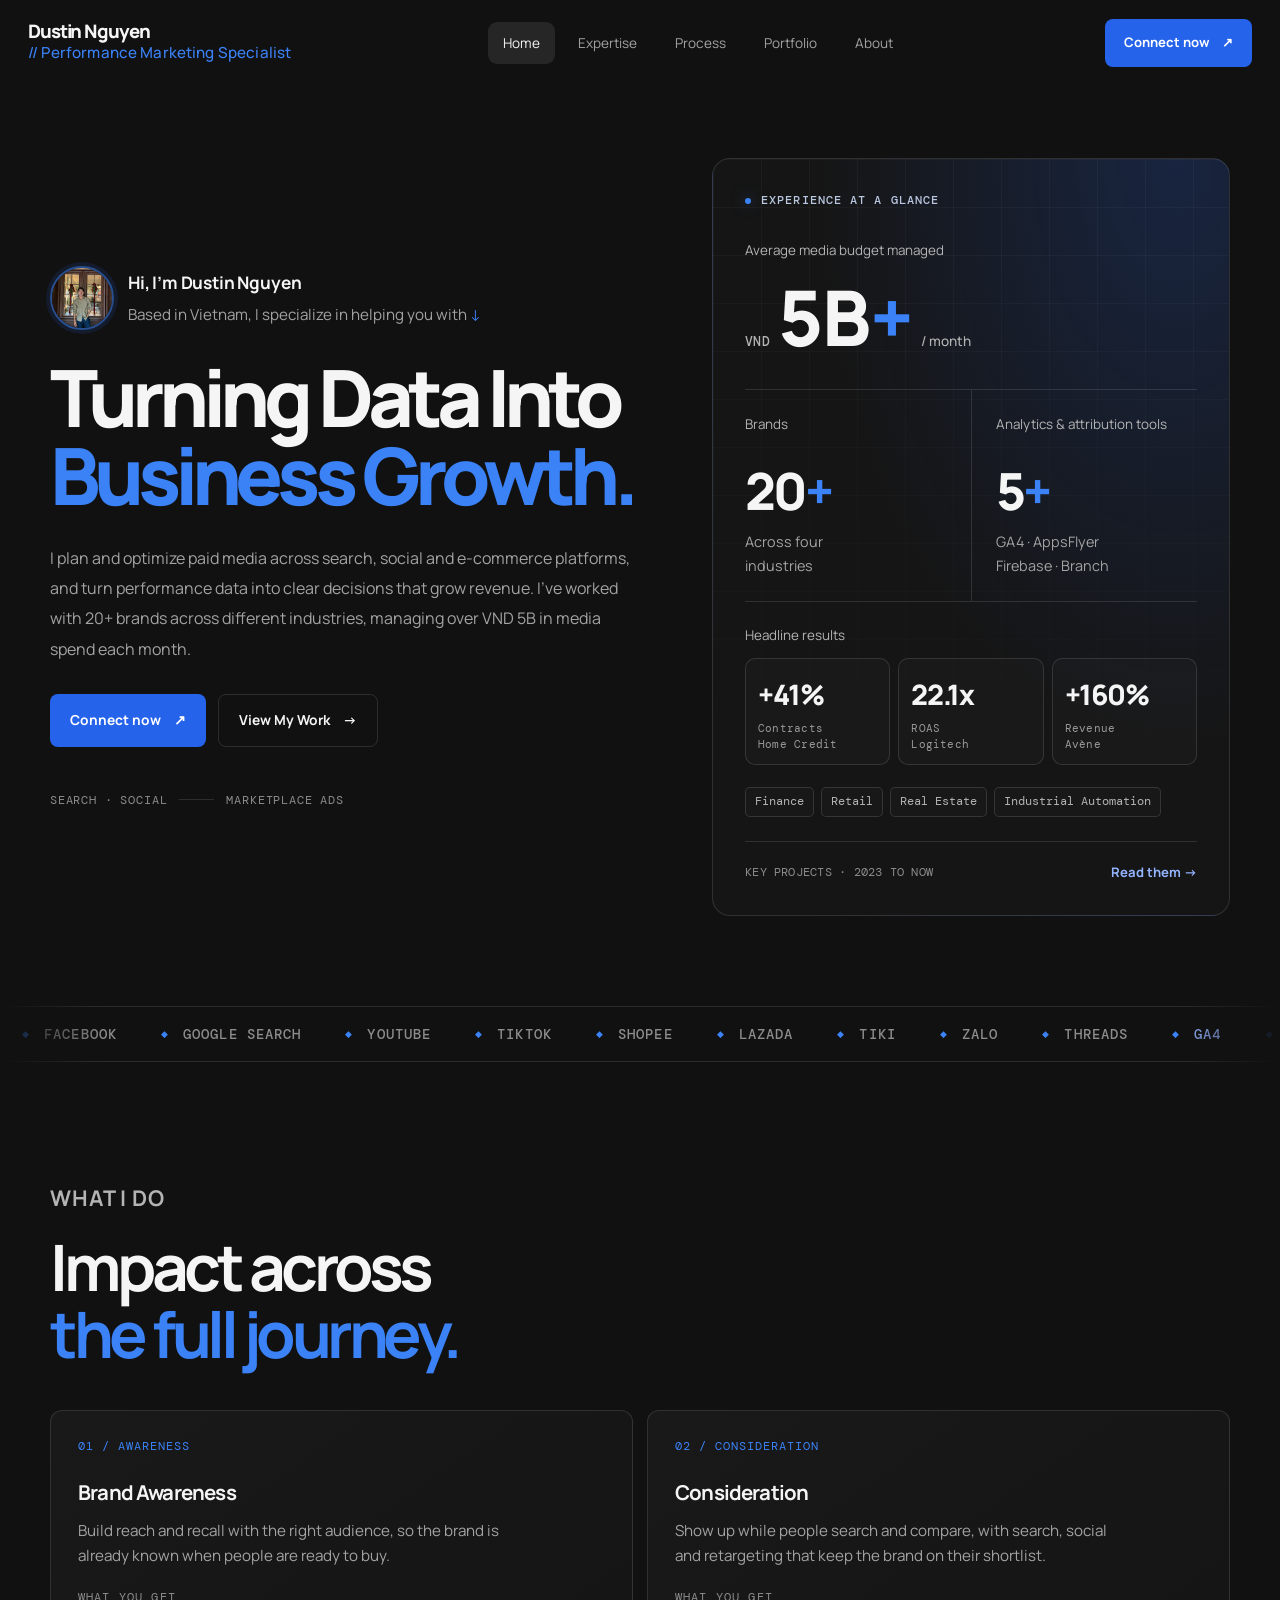
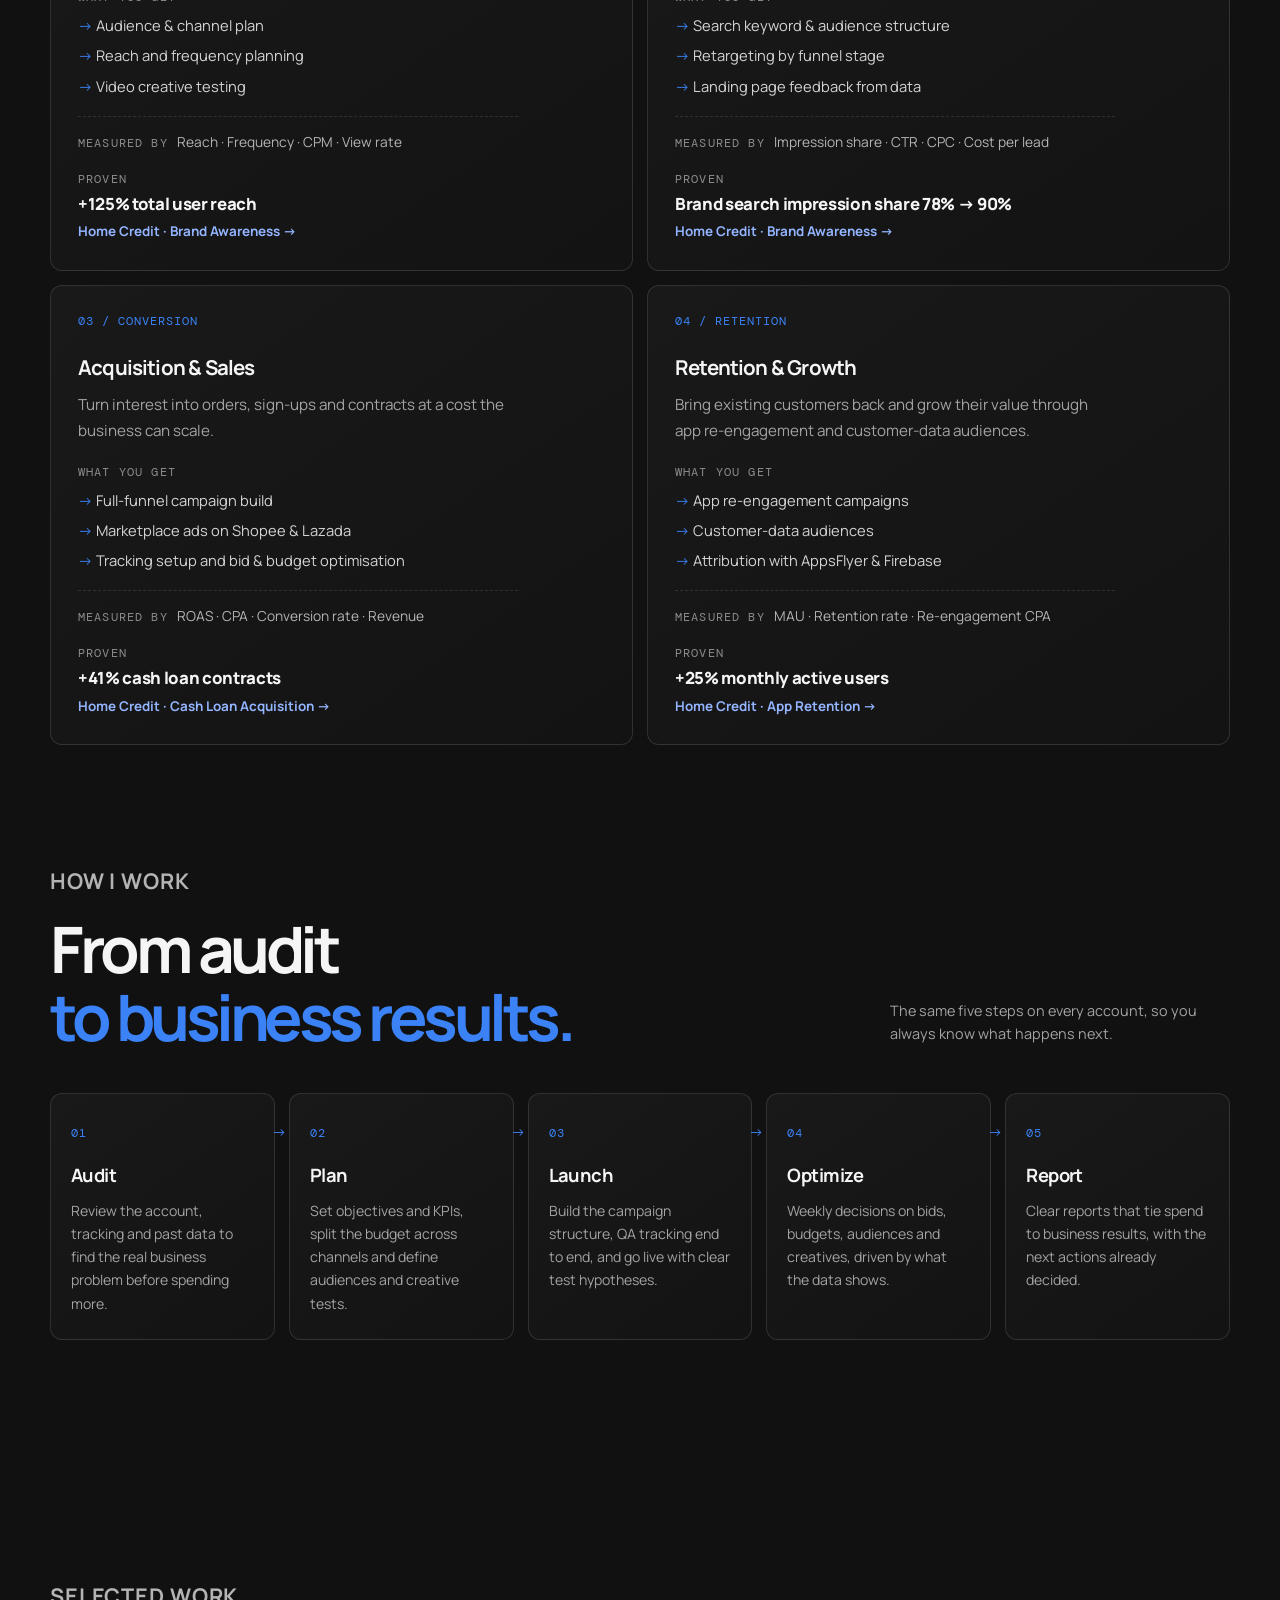
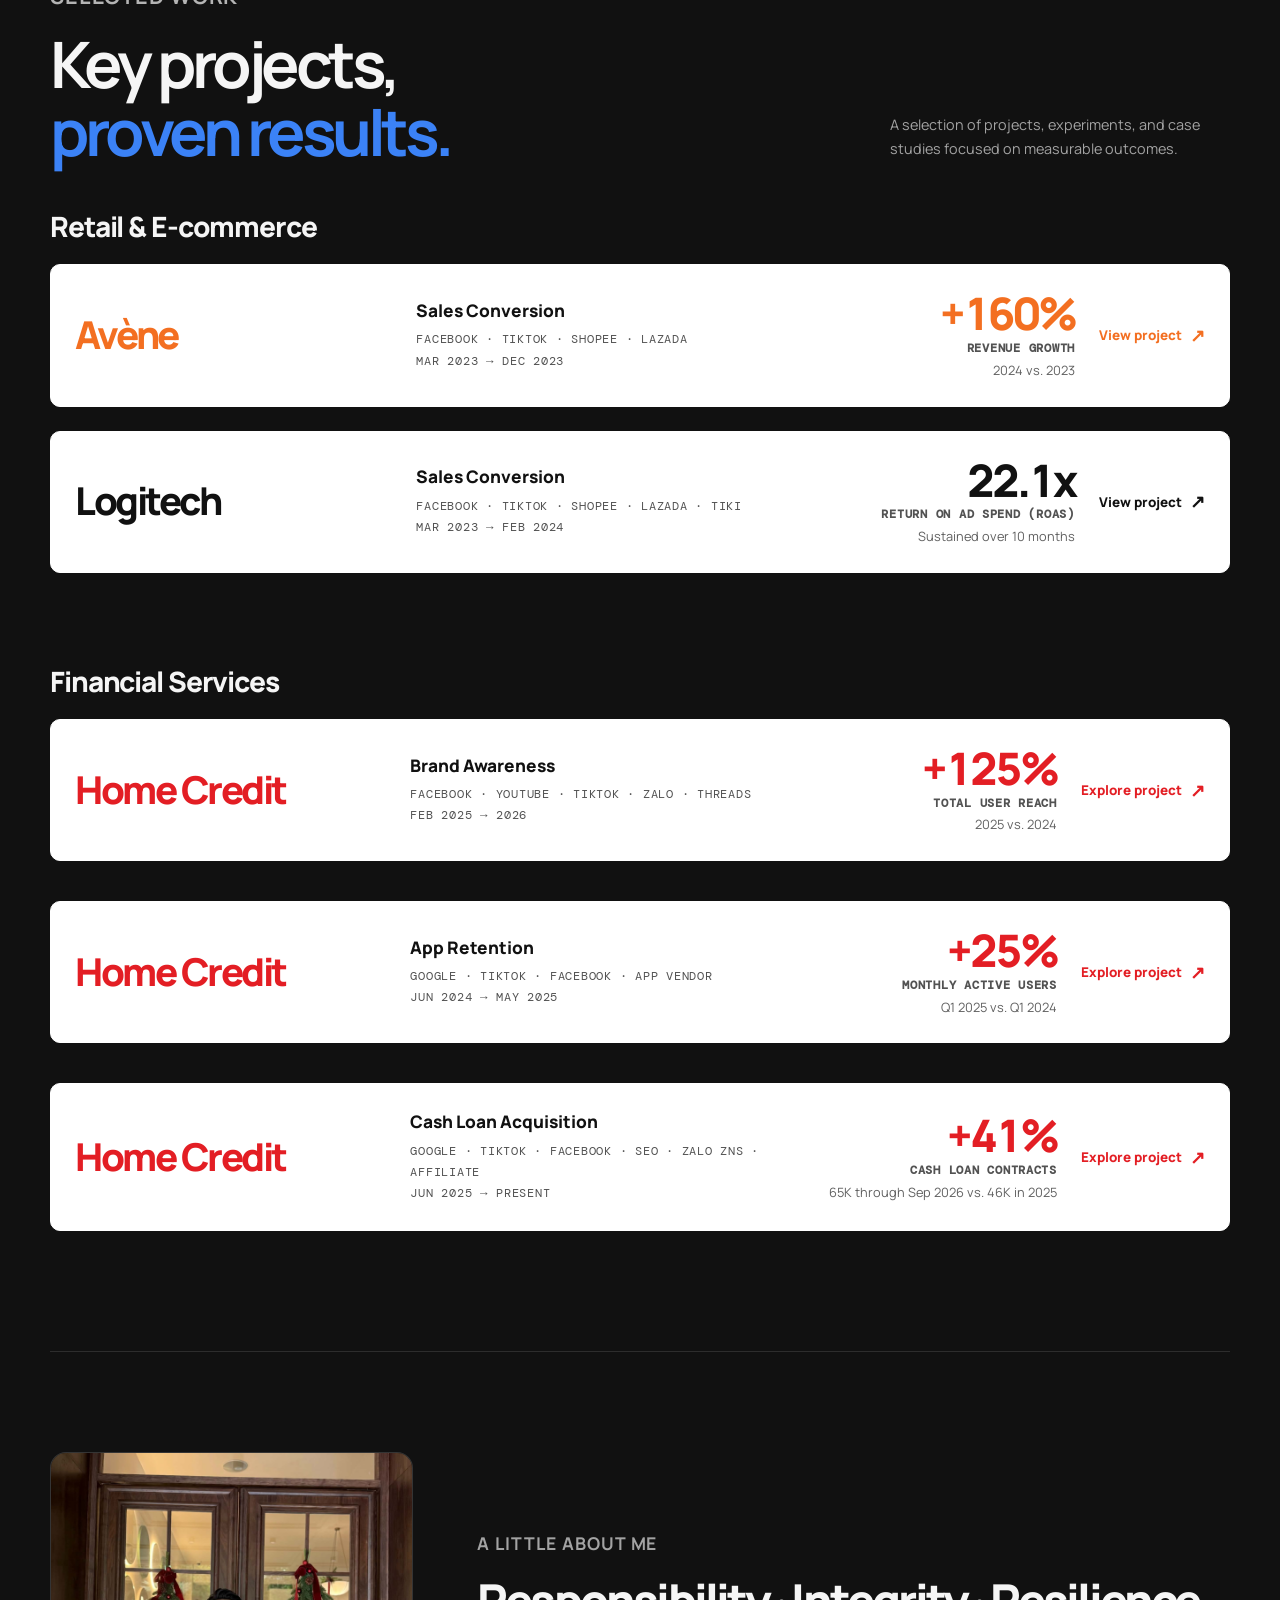
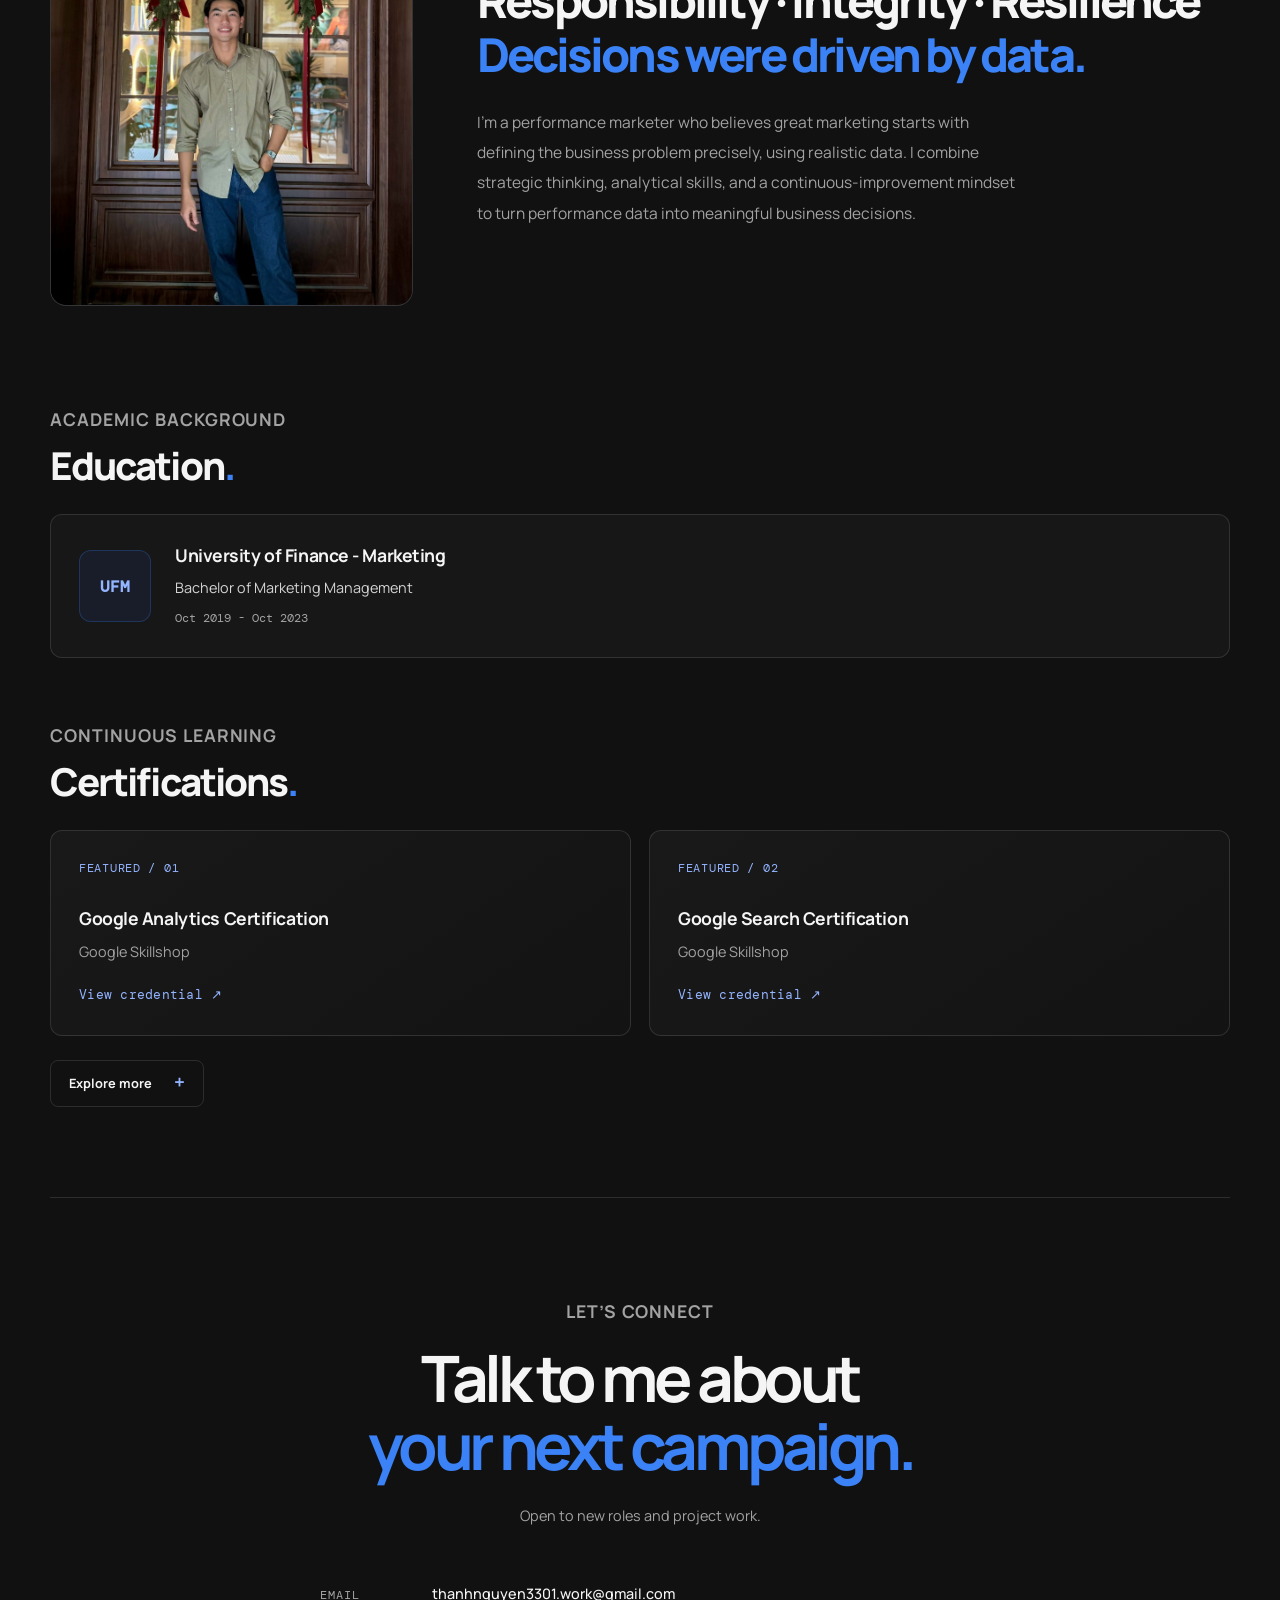
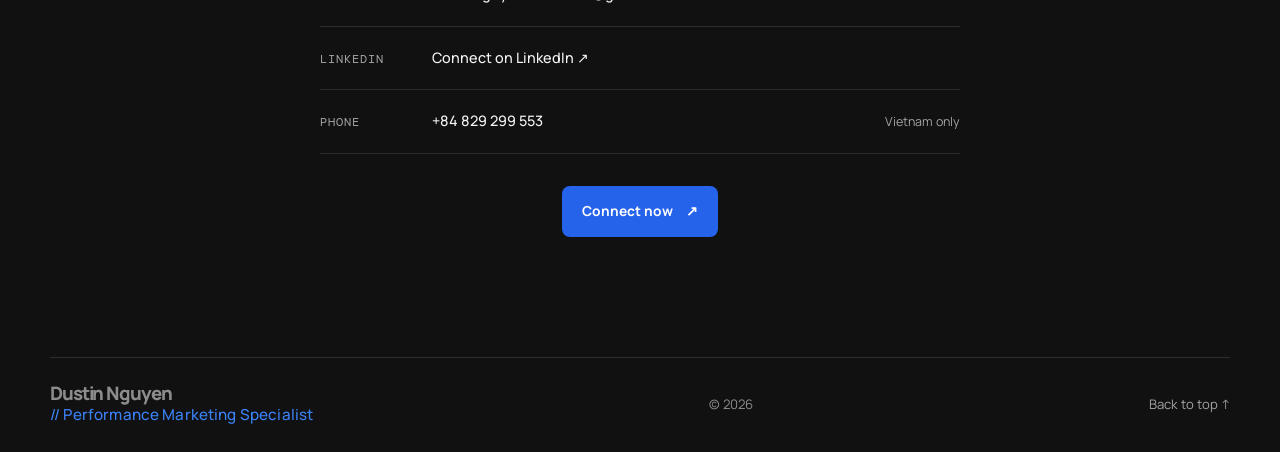
==== index.html @ 9e55b249 "Fix Logitech and Avène project dates; clarify Logitech ROAS and online revenue share Co-Authored-By:" ====
<!DOCTYPE html>
<html lang="en">
<head>
  <meta charset="UTF-8" />
  <meta name="viewport" content="width=device-width, initial-scale=1.0" />
  <meta name="description" content="Performance marketer in Vietnam managing 5B+ VND per month in media budget across 20+ brands." />
  <link rel="canonical" href="https://dustinngmarketing.com/" />
  <link rel="icon" href="favicon.svg" type="image/svg+xml" />
  <link rel="apple-touch-icon" href="apple-touch-icon.png" />
  <meta property="og:type" content="website" />
  <meta property="og:site_name" content="Dustin Nguyen | Performance Marketing Portfolio" />
  <meta property="og:title" content="Dustin Nguyen | Performance Marketing Portfolio" />
  <meta property="og:description" content="Performance marketer in Vietnam managing 5B+ VND per month in media budget across 20+ brands." />
  <meta property="og:url" content="https://dustinngmarketing.com/" />
  <meta property="og:image" content="https://dustinngmarketing.com/og-image.png" />
  <meta property="og:image:width" content="1200" />
  <meta property="og:image:height" content="630" />
  <meta property="og:image:alt" content="Dustin Nguyen, Performance Marketing Specialist" />
  <meta name="twitter:card" content="summary_large_image" />
  <title>Dustin Nguyen | Performance Marketing Portfolio</title>
  <link rel="preconnect" href="https://fonts.googleapis.com">
  <link rel="preconnect" href="https://fonts.gstatic.com" crossorigin>
  <link href="https://fonts.googleapis.com/css2?family=DM+Mono:wght@400;500&family=Manrope:wght@400;500;600;700;800&display=swap" rel="stylesheet">
  <script type="application/ld+json">
  {"@context":"https://schema.org","@type":"Person","name":"Dustin Nguyen","jobTitle":"Performance Marketing Specialist","url":"https://dustinngmarketing.com/","sameAs":["https://www.linkedin.com/in/nguyen-thanh-nguyen-090122398/"]}
  </script>
  <link rel="stylesheet" href="style.css?v=18">
</head>
<body>
  <header class="site-header">
    <a class="brand" href="#home" aria-label="Dustin Nguyen home">
      <span class="brand-name">Dustin Nguyen</span>
      <span class="brand-role">// Performance Marketing Specialist</span>
    </a>

    <nav class="main-nav" aria-label="Main navigation">
      <a class="nav-link active" href="#home">Home</a>
      <a class="nav-link" href="#expertise">Expertise</a>
      <a class="nav-link" href="#process">Process</a>
      <a class="nav-link" href="#work">Portfolio</a>
      <a class="nav-link" href="#about">About</a>
    </nav>

    <a class="header-cta" href="#contact">Connect now <span aria-hidden="true">↗</span></a>
    <button class="menu-toggle" aria-label="Toggle navigation" aria-expanded="false">
      <span></span><span></span>
    </button>
  </header>

  <main>
    <section class="hero section-wrap" id="home">
      <div class="hero-content">
        <div class="hero-intro">
          <img class="hero-avatar" src="portrait.jpg?v=1" alt="" width="64" height="64">
          <div class="hero-intro__text"><span class="hero-hello">Hi, I’m Dustin Nguyen</span><span class="hero-role">Based in Vietnam, I specialize in helping you with</span></div>
        </div>
        <h1>Turning Data Into<br><span class="accent">Business Growth.</span></h1>
        <p class="hero-copy">
          I plan and optimize paid media across search, social and e-commerce platforms, and turn performance data into clear decisions that grow revenue. I’ve worked with 20+ brands across different industries, managing over VND 5B in media spend each month.
        </p>
        <div class="hero-actions">
          <button class="button button-primary contact-trigger" type="button" aria-haspopup="dialog" aria-controls="contact-dialog">Connect now <span aria-hidden="true">↗</span></button>
          <a class="button button-secondary" href="#work">View My Work <span aria-hidden="true">→</span></a>
          <!-- Hidden until cv.pdf is added to the repo root:
          <a class="button button-ghost" href="cv.pdf" download>Download CV <span aria-hidden="true">↓</span></a>
          -->
        </div>
        <div class="hero-meta">
          <span>SEARCH · SOCIAL</span>
          <span class="meta-line"></span>
          <span>MARKETPLACE ADS</span>
        </div>
      </div>

      <aside class="hero-visual experience-panel" aria-labelledby="experience-title">
        <div class="visual-grid" aria-hidden="true"></div>
        <div class="experience-heading"><span class="experience-status" aria-hidden="true"></span><h2 id="experience-title">Experience at a glance</h2></div>
        <dl class="experience-stats">
          <div class="experience-budget">
            <dt>Average media budget managed</dt>
            <dd><span class="experience-currency">VND</span> <span class="experience-budget-value"><span data-count="5">5</span>B<span class="experience-plus">+</span></span><span class="experience-period">/ month</span></dd>
          </div>
          <div class="experience-stat">
            <dt>Brands</dt>
            <dd><span data-count="20">20</span><span class="experience-plus">+</span></dd>
            <p>Across four<br>industries</p>
          </div>
          <div class="experience-stat">
            <dt>Analytics &amp; attribution tools</dt>
            <dd><span data-count="5">5</span><span class="experience-plus">+</span></dd>
            <p>GA4 · AppsFlyer<br>Firebase · Branch</p>
          </div>
        </dl>
        <div class="experience-results" aria-label="Headline results">
          <p class="experience-results__label">Headline results</p>
          <div class="experience-results__grid">
            <a class="result-chip" href="homecredit-customer-acquisition.html"><span class="result-chip__value">+<span data-count="41">41</span>%</span><span class="result-chip__label"><span class="result-chip__metric">Contracts</span><span class="result-chip__brand">Home Credit</span></span></a>
            <a class="result-chip" href="logitech.html"><span class="result-chip__value"><span data-count="22.1" data-decimals="1">22.1</span>x</span><span class="result-chip__label"><span class="result-chip__metric">ROAS</span><span class="result-chip__brand">Logitech</span></span></a>
            <a class="result-chip" href="avene.html"><span class="result-chip__value">+<span data-count="160">160</span>%</span><span class="result-chip__label"><span class="result-chip__metric">Revenue</span><span class="result-chip__brand">Avène</span></span></a>
          </div>
        </div>
        <div class="experience-industries" aria-label="Industry experience">
          <span>Finance</span>
          <span>Retail</span>
          <span>Real Estate</span>
          <span>Industrial Automation</span>
        </div>
        <div class="experience-footer"><span>KEY PROJECTS · 2023 TO NOW</span><a href="#work">Read them <span aria-hidden="true">→</span></a></div>
      </aside>
    
    </section>

    <div class="platform-strip" aria-label="Platforms and tools I work with">
      <div class="platform-track">
        <ul class="platform-list">
          <li>Facebook</li><li>Google Search</li><li>YouTube</li><li>TikTok</li><li>Shopee</li><li>Lazada</li><li>Tiki</li><li>Zalo</li><li>Threads</li><li class="is-tool">GA4</li><li class="is-tool">AppsFlyer</li><li class="is-tool">Firebase</li><li class="is-tool">Branch</li>
        </ul>
        <ul class="platform-list" aria-hidden="true">
          <li>Facebook</li><li>Google Search</li><li>YouTube</li><li>TikTok</li><li>Shopee</li><li>Lazada</li><li>Tiki</li><li>Zalo</li><li>Threads</li><li class="is-tool">GA4</li><li class="is-tool">AppsFlyer</li><li class="is-tool">Firebase</li><li class="is-tool">Branch</li>
        </ul>
      </div>
    </div>

    <section class="content-section section-wrap" id="expertise">
      <div class="section-heading">
        <p class="eyebrow">WHAT I DO</p>
        <h2>Impact across<br><span class="accent">the full journey.</span></h2>
      </div>
      <div class="expertise-grid">
        <article class="expertise-card service-card reveal"><span class="card-index">01 / AWARENESS</span><h3>Brand Awareness</h3><p>Build reach and recall with the right audience, so the brand is already known when people are ready to buy.</p>
          <p class="service-label">What you get</p><ul class="service-list"><li>Audience &amp; channel plan</li><li>Reach and frequency planning</li><li>Video creative testing</li></ul>
          <p class="service-kpi"><span>Measured by</span> Reach · Frequency · CPM · View rate</p>
          <a class="service-proof" href="homecredit-brand-awareness.html"><span class="service-proof__label">Proven</span><span class="service-proof__value">+125% total user reach</span><span class="service-proof__meta">Home Credit · Brand Awareness <span aria-hidden="true">→</span></span></a></article>
        <article class="expertise-card service-card reveal"><span class="card-index">02 / CONSIDERATION</span><h3>Consideration</h3><p>Show up while people search and compare, with search, social and retargeting that keep the brand on their shortlist.</p>
          <p class="service-label">What you get</p><ul class="service-list"><li>Search keyword &amp; audience structure</li><li>Retargeting by funnel stage</li><li>Landing page feedback from data</li></ul>
          <p class="service-kpi"><span>Measured by</span> Impression share · CTR · CPC · Cost per lead</p>
          <a class="service-proof" href="homecredit-brand-awareness.html"><span class="service-proof__label">Proven</span><span class="service-proof__value">Brand search impression share 78% → 90%</span><span class="service-proof__meta">Home Credit · Brand Awareness <span aria-hidden="true">→</span></span></a></article>
        <article class="expertise-card service-card reveal"><span class="card-index">03 / CONVERSION</span><h3>Acquisition &amp; Sales</h3><p>Turn interest into orders, sign-ups and contracts at a cost the business can scale.</p>
          <p class="service-label">What you get</p><ul class="service-list"><li>Full-funnel campaign build</li><li>Marketplace ads on Shopee &amp; Lazada</li><li>Tracking setup and bid &amp; budget optimisation</li></ul>
          <p class="service-kpi"><span>Measured by</span> ROAS · CPA · Conversion rate · Revenue</p>
          <a class="service-proof" href="homecredit-customer-acquisition.html"><span class="service-proof__label">Proven</span><span class="service-proof__value">+41% cash loan contracts</span><span class="service-proof__meta">Home Credit · Cash Loan Acquisition <span aria-hidden="true">→</span></span></a></article>
        <article class="expertise-card service-card reveal"><span class="card-index">04 / RETENTION</span><h3>Retention &amp; Growth</h3><p>Bring existing customers back and grow their value through app re-engagement and customer-data audiences.</p>
          <p class="service-label">What you get</p><ul class="service-list"><li>App re-engagement campaigns</li><li>Customer-data audiences</li><li>Attribution with AppsFlyer &amp; Firebase</li></ul>
          <p class="service-kpi"><span>Measured by</span> MAU · Retention rate · Re-engagement CPA</p>
          <a class="service-proof" href="homecredit-app-retention.html"><span class="service-proof__label">Proven</span><span class="service-proof__value">+25% monthly active users</span><span class="service-proof__meta">Home Credit · App Retention <span aria-hidden="true">→</span></span></a></article>
      </div>
    </section>

    <section class="content-section section-wrap process-section" id="process" aria-labelledby="process-title">
      <div class="section-heading section-heading-row">
        <div><p class="eyebrow">HOW I WORK</p><h2 id="process-title">From audit<br><span class="accent">to business results.</span></h2></div>
        <p class="section-intro">The same five steps on every account, so you always know what happens next.</p>
      </div>
      <ol class="process-grid">
          <li class="process-step reveal"><span class="process-index">01</span><h3>Audit</h3><p>Review the account, tracking and past data to find the real business problem before spending more.</p></li>
          <li class="process-step reveal"><span class="process-index">02</span><h3>Plan</h3><p>Set objectives and KPIs, split the budget across channels and define audiences and creative tests.</p></li>
          <li class="process-step reveal"><span class="process-index">03</span><h3>Launch</h3><p>Build the campaign structure, QA tracking end to end, and go live with clear test hypotheses.</p></li>
          <li class="process-step reveal"><span class="process-index">04</span><h3>Optimize</h3><p>Weekly decisions on bids, budgets, audiences and creatives, driven by what the data shows.</p></li>
          <li class="process-step reveal"><span class="process-index">05</span><h3>Report</h3><p>Clear reports that tie spend to business results, with the next actions already decided.</p></li>
      </ol>
    </section>

    <section class="content-section section-wrap" id="work">
      <div class="section-heading section-heading-row">
        <div><p class="eyebrow">SELECTED WORK</p><h2>Key projects,<br><span class="accent">proven results.</span></h2></div>
        <p class="section-intro">A selection of projects, experiments, and case studies focused on measurable outcomes.</p>
      </div>
        <div class="work-categories">
          <div class="work-category">
            <h3 class="work-category-title">Retail &amp; E-commerce</h3>
            <a class="reveal project-row project-avene" href="avene.html" aria-label="View Avène case study">
              <div class="project-brand"><span class="project-name">Avène</span></div>
              <div class="project-summary">
                <h4>Sales Conversion</h4>
                <p>FACEBOOK · TIKTOK · SHOPEE · LAZADA<br>MAR 2023 → DEC 2023</p>
              </div>
              <div class="project-metric">
                <span class="project-metric__value">+160%</span>
                <span class="project-metric__label">Revenue Growth</span>
                <span class="project-metric__period">2024 vs. 2023</span>
              </div>
              <span class="project-arrow">View project <span aria-hidden="true">↗</span></span>
            </a>

          <a class="reveal project-row project-logitech" href="logitech.html" aria-label="View Logitech case study">
            <div class="project-brand"><span class="project-name">Logitech</span></div>
            <div class="project-summary">
              <h4>Sales Conversion</h4>
              <p>FACEBOOK · TIKTOK · SHOPEE · LAZADA · TIKI<br>MAR 2023 → FEB 2024</p>
            </div>
            <div class="project-metric">
              <span class="project-metric__value">22.1x</span>
              <span class="project-metric__label">Return on Ad Spend (ROAS)</span>
              <span class="project-metric__period">Sustained over 10 months</span>
            </div>
            <span class="project-arrow">View project <span aria-hidden="true">↗</span></span>
          </a>
          </div>

        <div class="work-category">
          <h3 class="work-category-title work-category-title--finance">Financial Services</h3>
          <!-- Home Credit: Brand Awareness -->
<a class="reveal project-row project-homecredit"
   href="homecredit-brand-awareness.html"
   aria-label="View Home Credit Brand Awareness case study">

  <div class="project-brand">
    <span class="project-name">Home Credit</span>
  </div>

  <div class="project-summary">
    <h4>Brand Awareness</h4>
    <p>FACEBOOK · YOUTUBE · TIKTOK · ZALO · THREADS<br> FEB 2025 → 2026</p>
  </div>

  <div class="project-metric">
    <span class="project-metric__value">+125%</span>
    <span class="project-metric__label">Total User Reach</span>
    <span class="project-metric__period">2025 vs. 2024</span>
  </div>

  <span class="project-arrow">
    Explore project <span aria-hidden="true">↗</span>
  </span>
</a>

<!-- Home Credit: App Retention -->
<a class="reveal project-row project-homecredit"
   href="homecredit-app-retention.html"
   aria-label="View Home Credit App Retention case study">

  <div class="project-brand">
    <span class="project-name">Home Credit</span>
  </div>

  <div class="project-summary">
    <h4>App Retention</h4>
    <p>GOOGLE · TIKTOK · FACEBOOK · APP VENDOR<br> JUN 2024 → MAY 2025</p>
  </div>

  <div class="project-metric">
    <span class="project-metric__value">+25%</span>
    <span class="project-metric__label">Monthly Active Users</span>
    <span class="project-metric__period">Q1 2025 vs. Q1 2024</span>
  </div>

  <span class="project-arrow">
    Explore project <span aria-hidden="true">↗</span>
  </span>
</a>

<!-- Home Credit: Customer Acquisition -->
<a class="reveal project-row project-homecredit"
   href="homecredit-customer-acquisition.html"
   aria-label="View Home Credit Customer Acquisition case study">

  <div class="project-brand">
    <span class="project-name">Home Credit</span>
  </div>

  <div class="project-summary">
    <h4>Cash Loan Acquisition</h4>
    <p>GOOGLE · TIKTOK · FACEBOOK · SEO · ZALO ZNS · AFFILIATE<br> JUN 2025 → PRESENT</p>
  </div>

  <div class="project-metric">
    <span class="project-metric__value">+41%</span>
    <span class="project-metric__label">Cash Loan Contracts</span>
    <span class="project-metric__period">65K through Sep 2026 vs. 46K in 2025</span>
  </div>

  <span class="project-arrow">
    Explore project <span aria-hidden="true">↗</span>
  </span>
</a>
        </div>
      </div>
    </section>

    <section class="about-section section-wrap" id="about">
      <figure class="about-portrait">
        <img class="about-photo" src="portrait.jpg?v=1" alt="Portrait of Dustin Nguyen" width="800" height="1000" loading="lazy" />
        <div class="portrait-placeholder"><span class="portrait-monogram" aria-hidden="true">DN</span><span>Portrait coming soon</span></div>
      </figure>
      <div class="about-content">
        <p class="eyebrow">A LITTLE ABOUT ME</p>
        <h2>Responsibility · Integrity · Resilience<br><span class="accent">Decisions were driven by data.</span></h2>
        <p class="about-copy">I’m a performance marketer who believes great marketing starts with defining the business problem precisely, using realistic data. I combine strategic thinking, analytical skills, and a continuous-improvement mindset to turn performance data into meaningful business decisions.</p>
      </div>
    </section>

    <section class="credentials-section section-wrap" aria-label="Education and certifications">
      <div class="education-block" aria-labelledby="education-title">
        <p class="eyebrow">ACADEMIC BACKGROUND</p><h2 id="education-title">Education<span class="accent">.</span></h2>
        <article class="education-card">
          <span class="education-mark" aria-hidden="true">UFM</span>
          <div><h3>University of Finance - Marketing</h3><p>Bachelor of Marketing Management</p><span class="credential-meta">Oct 2019 - Oct 2023</span></div>
        </article>
      </div>
      <div class="certification-block" aria-labelledby="certification-title">
        <div class="credentials-heading"><div><p class="eyebrow">CONTINUOUS LEARNING</p><h2 id="certification-title">Certifications<span class="accent">.</span></h2></div></div>
        <div class="certification-grid">
          <article class="certification-card"><span class="credential-tag">FEATURED / 01</span><h3>Google Analytics Certification</h3><p>Google Skillshop</p><a class="credential-link" href="https://skillshop.credential.net/55fb4c5f-3892-48d2-ac00-73f4f07f32c2#acc.UNwMOPA9" target="_blank" rel="noopener noreferrer" aria-label="View Google Analytics Certification credential (opens in a new tab)">View credential <span aria-hidden="true">↗</span></a></article>
          <article class="certification-card"><span class="credential-tag">FEATURED / 02</span><h3>Google Search Certification</h3><p>Google Skillshop</p><a class="credential-link" href="https://skillshop.credential.net/456eccb6-3a97-4d60-8e0a-9578206f8fc6" target="_blank" rel="noopener noreferrer" aria-label="View Google Search Certification credential (opens in a new tab)">View credential <span aria-hidden="true">↗</span></a></article>
        </div>
        <details class="more-certifications">
          <summary><span class="more-label">Explore more</span><span class="less-label">Show less</span><span class="expand-icon" aria-hidden="true">+</span></summary>
          <div class="additional-certifications">
            <article class="certification-entry"><h3>Dive Deeper into GA4 Data and Reports</h3><p>Google Skillshop</p><a class="credential-link" href="https://skillshop.credential.net/c9c14157-198e-4220-8a6a-468b323f40af#acc.x8w0Oyb3" target="_blank" rel="noopener noreferrer" aria-label="View Dive Deeper into GA4 Data and Reports credential (opens in a new tab)">View credential <span aria-hidden="true">↗</span></a></article>
            <article class="certification-entry"><h3>Manage GA4 Data and Learn to Read Reports</h3><p>Google Skillshop</p><a class="credential-link" href="https://skillshop.credential.net/d78d8699-767d-46d6-a574-ea1266d2ecaf#acc.ZXNbazjd" target="_blank" rel="noopener noreferrer" aria-label="View Manage GA4 Data and Learn to Read Reports credential (opens in a new tab)">View credential <span aria-hidden="true">↗</span></a></article>
            <article class="certification-entry"><h3>Use GA4 with other Tools and Data Sources</h3><p>Google Skillshop</p><a class="credential-link" href="https://skillshop.credential.net/541feb1d-1f41-49d6-b814-5a9a55a5ca68" target="_blank" rel="noopener noreferrer" aria-label="View Use GA4 with other Tools and Data Sources credential (opens in a new tab)">View credential <span aria-hidden="true">↗</span></a></article>
          </div>
        </details>
      </div>
    </section>

    <section class="contact-section section-wrap" id="contact" aria-labelledby="contact-title">
      <p class="eyebrow">LET’S CONNECT</p>
      <h2 id="contact-title">Talk to me about<br><span class="accent">your next campaign.</span></h2>
      <p class="contact-intro">Open to new roles and project work.</p>
      <div class="contact-grid">
        <div class="contact-card"><span class="contact-label">EMAIL</span><a href="mailto:thanhnguyen3301.work@gmail.com">thanhnguyen3301.work@gmail.com</a></div>
        <div class="contact-card"><span class="contact-label">LINKEDIN</span><a href="https://www.linkedin.com/in/nguyen-thanh-nguyen-090122398/" target="_blank" rel="noopener noreferrer">Connect on LinkedIn ↗</a></div>
        <div class="contact-card"><span class="contact-label">PHONE</span><a href="tel:+84829299553">+84 829 299 553</a><small>Vietnam only</small></div>
      </div>
      <button class="button button-primary contact-trigger" type="button" aria-haspopup="dialog" aria-controls="contact-dialog">Connect now <span aria-hidden="true">↗</span></button>
      <dialog id="contact-dialog" class="contact-dialog" aria-labelledby="dialog-title" aria-describedby="dialog-copy">
        <form method="dialog"><button class="dialog-close" aria-label="Close contact options">×</button></form>
        <p class="eyebrow">LET’S CONNECT</p><h3 id="dialog-title">How would you like to connect?</h3>
        <p id="dialog-copy">Choose email or phone to start a conversation.</p>
        <div class="contact-options">
          <div class="contact-option"><span class="contact-label">EMAIL</span><a href="mailto:thanhnguyen3301.work@gmail.com">thanhnguyen3301.work@gmail.com</a><small>Send a message</small></div>
          <div class="contact-option"><span class="contact-label">PHONE</span><a href="tel:+84829299553">+84 829 299 553</a><small>Vietnam only · Calls within Vietnam</small></div>
        </div>
        <!-- Hidden until cv.pdf is added to the repo root:
        <a class="button button-ghost dialog-cv" href="cv.pdf" download>Download CV (PDF) <span aria-hidden="true">↓</span></a>
        -->
      </dialog>
    </section>
  </main>

  <footer class="site-footer section-wrap"><a class="brand" href="#home"><span class="brand-name">Dustin Nguyen</span><span class="brand-role">// Performance Marketing Specialist</span></a><span>© <span id="year">2026</span></span><a href="#home" class="back-top">Back to top ↑</a></footer>

  <script>
    const portrait = document.querySelector('.about-photo');
    function showPortrait() {
      if (!portrait?.naturalWidth) return;
      portrait.hidden = false;
      document.querySelector('.portrait-placeholder').hidden = true;
    }
    portrait?.addEventListener('load', showPortrait);
    portrait?.addEventListener('error', () => { portrait.hidden = true; document.querySelector('.portrait-placeholder').hidden = false; });
    if (portrait?.complete) showPortrait();
    const toggle = document.querySelector('.menu-toggle');
    const nav = document.querySelector('.main-nav');
    toggle?.addEventListener('click', () => {
      const open = nav.classList.toggle('is-open');
      toggle.setAttribute('aria-expanded', String(open));
    });
    nav?.querySelectorAll('a').forEach(link => link.addEventListener('click', () => {
      nav.classList.remove('is-open');
      toggle?.setAttribute('aria-expanded', 'false');
    }));

    const contactDialog = document.querySelector('#contact-dialog');
    document.querySelectorAll('.contact-trigger').forEach(btn => btn.addEventListener('click', () => contactDialog.showModal()));
    contactDialog?.addEventListener('click', event => {
      const rect = contactDialog.getBoundingClientRect();
      if (event.clientX < rect.left || event.clientX > rect.right || event.clientY < rect.top || event.clientY > rect.bottom) contactDialog.close();
    });

    document.querySelector('#year').textContent = new Date().getFullYear();
    // NEW: count-up + reveal on scroll (skipped when the user prefers reduced motion)
    const reduceMotion = window.matchMedia('(prefers-reduced-motion: reduce)').matches;
    if (!reduceMotion && 'IntersectionObserver' in window) {
      const countUp = el => {
        const target = parseFloat(el.dataset.count), dec = +(el.dataset.decimals || 0), dur = 1600, t0 = performance.now();
        const animDec = target < 10 ? Math.max(dec, 1) : dec; // small numbers tick in decimals so 0→5 looks smooth
        const tick = now => {
          const p = Math.min(Math.max((now - t0) / dur, 0), 1), eased = 1 - Math.pow(1 - p, 3);
          el.textContent = p < 1 ? (target * eased).toFixed(animDec) : target.toFixed(dec);
          if (p < 1) requestAnimationFrame(tick);
        };
        requestAnimationFrame(tick);
      };
      const io = new IntersectionObserver(entries => entries.forEach(e => {
        if (!e.isIntersecting) return;
        if (e.target.dataset.count) countUp(e.target); else e.target.classList.add('is-visible');
        io.unobserve(e.target);
      }), { threshold: .2 });
      document.querySelectorAll('[data-count]').forEach(el => { el.textContent = (0).toFixed(+(el.dataset.decimals || 0)); io.observe(el); });
      document.documentElement.classList.add('js-reveal');
      document.querySelectorAll('.reveal').forEach(el => io.observe(el));
    }
  </script>
</body>
</html>
---- style.css ----
/* =========================================================
   Minimalist Digital Marketing Portfolio
   Palette: Monochrome + Electric Blue
   ========================================================= */
:root {
  --bg: #111111;
  --surface: #1b1b1b;
  --surface-2: #262626;
  --text: #F5F5F5;
  --muted: #A3A3A3;
  --line: rgba(245, 245, 245, .12);
  --accent: #2563EB;
  --accent-bright: #3B82F6;
  --font: "Manrope", sans-serif;
  --mono: "DM Mono", monospace;
  --container: 1180px;
  /* Case study pages (light cards) */
  --case-text: #111111;
  --case-body: #525252;
  --case-meta: #606060;
  --case-label: #686868;
  --case-strong: #333333;
  --case-line: #dedede;
  --case-tint: #fafafa;
  --case-frame-line: #e7dfd9;
}
* { box-sizing: border-box; }
html { scroll-behavior: smooth; scroll-padding-top: 90px; }
body {
  margin: 0; background: var(--bg); color: var(--text);
  font-family: var(--font); line-height: 1.65; -webkit-font-smoothing: antialiased;
}
a { color: inherit; text-decoration: none; }
button { font: inherit; }
::selection { background: var(--accent); color: #fff; }
.section-wrap { width: min(var(--container), calc(100% - 56px)); margin-inline: auto; }

/* Header */
.site-header {
  width: min(1360px, calc(100% - 56px)); margin: 0 auto;
  min-height: 86px; display: flex; align-items: center; justify-content: space-between; gap: 28px;
}
.brand { display: inline-flex; flex-direction: column; line-height: 1.15; flex-shrink: 0; }
.brand-name { font-size: 1.16rem; font-weight: 800; letter-spacing: -.06em; }
.brand-role { font-family: var(--font); font-size: 0.95rem; color: var(--accent-bright); letter-spacing: .04em; }
.main-nav { display: flex; align-items: center; gap: 8px; }
.nav-link { color: var(--muted); font-size: .85rem; padding: 10px 15px; border-radius: 9px; transition: .2s ease; }
.nav-link:hover, .nav-link.active { color: var(--text); background: var(--surface-2); }
.header-cta { display: inline-flex; align-items: center; gap: 12px; background: var(--accent); color: #fff; font-size: .82rem; font-weight: 700; padding: 13px 19px; border-radius: 8px; transition: .2s ease; }
.header-cta:hover, .button-primary:hover { background: var(--accent-bright); transform: translateY(-2px); }
.menu-toggle { display: none; background: transparent; border: 1px solid var(--line); border-radius: 8px; padding: 10px; }
.menu-toggle span { display: block; width: 20px; height: 2px; background: var(--text); margin: 4px; }

/* Hero */
.hero { min-height: 650px; display: grid; grid-template-columns: 1.08fr .92fr; align-items: center; gap: 54px; padding-block: 72px 90px; position: relative; }
.hero-content { position: relative; z-index: 1; min-width: 0; container-type: inline-size; }
.availability { display: inline-flex; align-items: center; gap: 9px; border: 1px solid rgba(37,99,235,.45); color: #93B4FF; background: rgba(37,99,235,.10); border-radius: 999px; padding: 8px 14px; font: 500 .8rem var(--mono); margin-bottom: 28px; }
.status-dot { width: 7px; height: 7px; background: var(--accent-bright); border-radius: 50%; box-shadow: 0 0 12px var(--accent); }
.eyebrow { font: 500 .78rem var(--mono); letter-spacing: .12em; color: var(--muted); margin: 0 0 18px; }
/* Font is capped by the column width (13cqi) so the headline always stays on two lines. */
.hero h1 { font-size: min(clamp(3.6rem, 7.4vw, 6.5rem), 13cqi); line-height: .99; letter-spacing: -.075em; margin: 0; font-weight: 800; }
.accent { color: var(--accent-bright); }
.hero-copy { color: var(--muted); max-width: 580px; font-size: 1rem; line-height: 1.9; margin: 28px 0 30px; }
.hero-actions { display: flex; flex-wrap: wrap; gap: 12px; }
.button { display: inline-flex; align-items: center; justify-content: center; gap: 13px; border-radius: 8px; padding: 14px 20px; font-size: .86rem; font-weight: 700; transition: .2s ease; }
.button-primary { background: var(--accent); color: #fff; }
.button-secondary { border: 1px solid var(--line); color: var(--text); }
.button-secondary:hover { background: var(--surface-2); border-color: rgba(245,245,245,.28); }
.hero-meta { display: flex; align-items: center; gap: 12px; margin-top: 45px; color: #8c8c8c; font: .74rem var(--mono); letter-spacing: .07em; }
.meta-line { height: 1px; width: 35px; background: var(--line); }

/* Experience dashboard */
.hero-visual { position: relative; min-width: 0; overflow: hidden; border: 1px solid var(--line); border-radius: 18px; background: radial-gradient(ellipse at 90% 0%, rgba(37,99,235,.20), transparent 55%), #151515; }
.visual-grid { position: absolute; inset: 0; pointer-events: none; background-image: linear-gradient(rgba(255,255,255,.035) 1px, transparent 1px), linear-gradient(90deg, rgba(255,255,255,.035) 1px, transparent 1px); background-size: 48px 48px; mask-image: linear-gradient(to bottom, black, transparent 95%); }
.experience-panel { padding: clamp(22px, 2.5vw, 34px); }
.experience-panel > :not(.visual-grid) { position: relative; z-index: 1; }
.experience-heading { display: flex; align-items: center; gap: 10px; }
.experience-heading h2 { margin: 0; font: 500 .76rem/1.6 var(--mono); letter-spacing: .09em; text-transform: uppercase; color: #b9c7e1; }
.experience-status { width: 6px; height: 6px; border-radius: 50%; background: var(--accent-bright); box-shadow: 0 0 14px #3b82f680; flex-shrink: 0; }
.experience-stats { margin: 30px 0 24px; display: grid; grid-template-columns: 1fr 1fr; }
.experience-stats dt { color: #b4b4b4; font-size: .84rem; line-height: 1.5; }
.experience-stats dd { margin: 0; font-weight: 800; letter-spacing: -.06em; line-height: 1.15; }
.experience-budget { grid-column: 1 / -1; padding-bottom: 28px; border-bottom: 1px solid var(--line); }
.experience-budget dd { display: flex; flex-wrap: wrap; align-items: baseline; gap: 8px; margin-top: 12px; }
.experience-currency { font: 500 .82rem var(--mono); letter-spacing: .02em; color: #b4b4b4; }
.experience-budget-value { font-size: clamp(3.8rem, 6vw, 5.3rem); }
.experience-plus { color: var(--accent-bright); }
.experience-period { color: #b4b4b4; font-size: .85rem; font-weight: 500; letter-spacing: 0; }
.experience-stat { min-width: 0; padding: 24px 20px 0 0; display: flex; flex-direction: column; }
.experience-stat + .experience-stat { border-left: 1px solid var(--line); padding-left: 24px; padding-right: 0; }
.experience-stat dt { min-height: 2.9em; }
.experience-stat dd { font-size: clamp(2.6rem, 4vw, 3.3rem); margin-top: 8px; }
.experience-stat p { color: var(--muted); font-size: .9rem; line-height: 1.7; margin: 10px 0 0; }
.experience-industries { display: flex; flex-wrap: wrap; gap: 7px; }
.experience-industries span { padding: 5px 9px; border: 1px solid #ffffff1f; background: #ffffff04; border-radius: 5px; color: #b4b4b4; font: .74rem/1.5 var(--mono); }
.experience-footer { display: flex; flex-wrap: wrap; justify-content: space-between; align-items: center; gap: 12px; border-top: 1px solid var(--line); padding-top: 20px; margin-top: 24px; }
.experience-footer > span { color: #8c8c8c; font: .74rem/1.8 var(--mono); letter-spacing: .02em; }
.experience-footer a { color: #93b4ff; font-size: .82rem; font-weight: 700; }
.experience-footer a:hover { text-decoration: underline; text-underline-offset: 4px; }

/* Metrics strip */
.metrics { display: grid; grid-template-columns: repeat(4, 1fr); border-block: 1px solid var(--line); padding-block: 25px; }
.metric { display: flex; align-items: center; gap: 16px; padding: 8px 20px; border-right: 1px solid var(--line); }
.metric:first-child { padding-left: 0; }.metric:last-child { border: 0; }
.metric-number { color: var(--accent-bright); font: .82rem var(--mono); }
.metric-label { color: #D4D4D4; font-size: .86rem; line-height: 1.45; }

/* Sections */
.content-section { padding-block: 120px; }
.section-heading { margin-bottom: 42px; }
.section-heading h2, .about-section h2, .contact-section h2 { font-size: clamp(2.7rem, 5vw, 4.5rem); line-height: 1.06; letter-spacing: -.07em; margin: 0; }
.section-heading-row { display: flex; justify-content: space-between; align-items: end; gap: 30px; }
.section-intro { max-width: 340px; color: var(--muted); font-size: .9rem; margin: 0 0 5px; }
.expertise-grid { display: grid; grid-template-columns: repeat(2, 1fr); gap: 14px; }
.expertise-card { position: relative; min-height: 220px; border: 1px solid var(--line); border-radius: 12px; padding: 27px; background: linear-gradient(145deg, #191919, #131313); transition: .25s ease; }
.expertise-card:hover { border-color: rgba(37,99,235,.65); transform: translateY(-3px); }
.card-index { font: .76rem var(--mono); color: var(--accent-bright); letter-spacing: .08em; }
.expertise-card h3 { font-size: 1.28rem; margin: 22px 0 8px; letter-spacing: -.04em; }
.expertise-card p { color: var(--muted); font-size: .95rem; max-width: 440px; margin: 0; }
.card-arrow { position: absolute; top: 24px; right: 26px; color: #777; }

/* Portfolio work */
.work-grid { display: grid; grid-template-columns: 1fr 1fr; gap: 18px; }
.work-card { min-width: 0; }
.work-art { min-height: 300px; border-radius: 12px; padding: 24px; display: flex; flex-direction: column; justify-content: space-between; overflow: hidden; }
.art-blue { background: var(--accent); color: #fff; }
.art-gray { background: #E5E5E5; color: #111; }
.art-kicker, .art-foot { font: .74rem var(--mono); letter-spacing: .09em; }
.art-big { font-size: clamp(2.5rem, 5vw, 4.7rem); line-height: .95; letter-spacing: -.08em; font-weight: 800; }
.art-big em { font-family: Georgia, serif; font-weight: 400; }
.art-star { float: right; font-size: 2rem; }
.work-details { display: flex; justify-content: space-between; align-items: start; gap: 18px; padding: 18px 2px; }
.work-details h3 { font-size: 1rem; margin: 0 0 4px; }.work-details p { color: var(--muted); font-size: .86rem; margin: 0; }
.work-tag { color: var(--muted); border: 1px solid var(--line); border-radius: 5px; padding: 5px 8px; white-space: nowrap; font: .72rem var(--mono); }
.note { color: #777; font-size: .82rem; margin-top: 12px; }

/* About and contact */
.about-section { display: grid; grid-template-columns: 1fr 1fr; gap: 60px; align-items: center; border-top: 1px solid var(--line); padding-block: 100px; }
.about-copy { color: var(--muted); font-size: 1rem; line-height: 1.9; max-width: 540px; }
.contact-section { text-align: center; padding-block: 100px 120px; border-top: 1px solid var(--line); }
.contact-section .eyebrow { margin-bottom: 20px; }.contact-section .button { margin-top: 30px; }
.site-footer { display: flex; justify-content: space-between; align-items: center; gap: 20px; padding-block: 25px; border-top: 1px solid var(--line); color: #8c8c8c; font-size: .82rem; }
.back-top { color: var(--muted); }.back-top:hover { color: var(--accent-bright); }

/* Responsive */
@media (max-width: 900px) {
  .site-header { gap: 14px; }
  .main-nav { gap: 0; }.nav-link { padding-inline: 10px; }
  .hero { grid-template-columns: 1fr; gap: 38px; padding-block: 60px 70px; }
  .experience-panel { width: 100%; max-width: 620px; }
  .hero h1 { font-size: min(clamp(3.7rem, 10vw, 6rem), 13cqi); }
  .metrics { grid-template-columns: repeat(2, 1fr); }
  .metric:nth-child(2) { border-right: 0; }.metric:nth-child(-n+2) { border-bottom: 1px solid var(--line); }
  .metric { padding: 18px; }.metric:first-child { padding-left: 18px; }
}
@media (max-width: 640px) {
  .section-wrap, .site-header { width: calc(100% - 36px); }
  .site-header { min-height: 72px; }
  .header-cta { display: none; }
  .menu-toggle { display: block; cursor: pointer; }
  .main-nav { display: none; position: absolute; z-index: 20; top: 65px; left: 18px; right: 18px; padding: 10px; background: #1a1a1a; border: 1px solid var(--line); border-radius: 12px; flex-direction: column; align-items: stretch; }
  .main-nav.is-open { display: flex; }.nav-link { padding: 12px; }
  .hero { padding-block: 50px 60px; gap: 32px; }
  .availability { margin-bottom: 22px; }
  .hero h1 { font-size: min(clamp(3.1rem, 14vw, 4.8rem), 13cqi); }
  .hero-copy { font-size: .9rem; margin-block: 22px; }
  .hero-meta { margin-top: 30px; font-size: .72rem; }
  .experience-panel { padding: 22px; }
  .experience-stat + .experience-stat { padding-left: 18px; }
  .metrics { width: 100%; padding-inline: 18px; }
  .metric { gap: 10px; padding: 15px 8px; }.metric:first-child { padding-left: 8px; }
  .content-section { padding-block: 78px; }
  .section-heading-row { display: block; }.section-intro { margin-top: 24px; }
  .expertise-grid, .work-grid { grid-template-columns: 1fr; }
  .expertise-card { min-height: 190px; padding: 23px; }
  .work-art { min-height: 260px; }
  .about-section { grid-template-columns: 1fr; gap: 24px; padding-block: 75px; }
  .contact-section { padding-block: 75px 90px; }
  .site-footer { flex-wrap: wrap; }.site-footer > span { order: 3; width: 100%; }
}
@media (prefers-reduced-motion: reduce) {
  html { scroll-behavior: auto; }
  *, *::before, *::after { transition-duration: .01ms !important; animation-duration: .01ms !important; }
}


/* Selected Work: categorized project rows */
.work-categories { display: flex; flex-direction: column; gap: 42px; }
.work-category { min-width: 0; }
.project-avene + .project-logitech { margin-top: 24px; }
.work-category-title {
  margin: 0 0 18px;
  color: var(--text);
  font-size: clamp(1.25rem, 2.2vw, 1.75rem);
  line-height: 1.25;
  letter-spacing: -.045em;
  font-weight: 800;
}
.project-row {
  display: grid;
  grid-template-columns: minmax(180px, 1.05fr) minmax(230px, 1.35fr) minmax(145px, .75fr) 24px;
  align-items: center;
  gap: 24px;
  min-height: 142px;
  padding: 26px 24px;
  background: #111111;
  color: #F5F5F5;
  border: 1px solid rgba(245,245,245,.09);
  border-radius: 10px;
  transition: border-color .2s ease, transform .2s ease, background .2s ease;
}
.project-row:hover { border-color: rgba(37,99,235,.65); transform: translateY(-2px); }
.project-brand { min-width: 0; }
.project-name {
  display: block;
  font-size: clamp(1.8rem, 3vw, 2.8rem);
  font-weight: 800;
  line-height: 1.05;
  letter-spacing: -.065em;
  overflow-wrap: anywhere;
}
.project-summary h4 { margin: 0 0 7px; font-size: 1.08rem; line-height: 1.35; font-weight: 800; }
.project-summary p {
  margin: 0;
  color: #A3A3A3;
  font: .78rem/1.7 var(--mono);
  letter-spacing: .06em;
}
.project-metric {
  display: flex;
  flex-direction: column;
  align-items: flex-end;
  justify-content: center;
  gap: 4px;
  min-width: 0;
  text-align: right;
}
.project-metric__value {
  font-size: clamp(2rem, 3.5vw, 3.25rem);
  font-weight: 800;
  line-height: 1;
  letter-spacing: -.065em;
  white-space: nowrap;
  color: #F5F5F5;
  font-variant-numeric: tabular-nums;
}
.project-metric__label {
  color: #A3A3A3;
  font: 600 .78rem/1.4 var(--mono);
  letter-spacing: .06em;
  text-transform: uppercase;
}
.project-metric__period { color: #737373; font-size: .8rem; line-height: 1.4; }
.project-arrow { justify-self: end; color: #F5F5F5; font-size: 1.5rem; transition: color .2s ease, transform .2s ease; }
.project-row:hover .project-arrow { color: var(--accent-bright); transform: translate(2px, -2px); }

/* Selected Work responsive behavior */
@media (max-width: 900px) {
  .project-row {
    grid-template-columns: minmax(150px, .9fr) minmax(190px, 1.2fr) minmax(120px, .7fr) 20px;
    gap: 16px;
    padding: 22px 18px;
  }
}
@media (max-width: 640px) {
  .work-categories { gap: 34px; }
  .work-category-title { margin-bottom: 14px; }
  .project-row {
    grid-template-columns: 1fr auto;
    gap: 16px 12px;
    padding: 20px;
  }
  .project-brand { grid-column: 1; grid-row: 1; }
  .project-summary { grid-column: 1 / -1; grid-row: 2; }
  .project-metric { grid-column: 1; grid-row: 3; align-items: flex-start; text-align: left; }
  .project-arrow { grid-column: 2; grid-row: 1; }
  .project-metric__value { font-size: 2.35rem; }
  .project-metric__label, .project-metric__period { text-align: left; }
}

/* Project themes, shared by the overview and case studies.
   --brand-color: brand accent (overview rows, case title, rules)
   --brand-title / --brand-heading: text-safe variants used on case pages
   --brand-rule: 25% brand tint for card left borders
   --brand-tint: card / frame background
   --frame-ratio: aspect ratio of achievement screenshots */
.project-avene { --brand-color: #F36F21; --brand-heading: #b6470b; --brand-rule: #f36f2140; --brand-tint: #faf8f6; --frame-ratio: 1677 / 938; }
.project-logitech { --brand-color: #111111; --brand-heading: #111111; --brand-rule: #11111140; --frame-ratio: 16 / 9; }
.project-homecredit { --brand-color: #E31E24; --brand-title: #b51420; --brand-heading: #b51420; --brand-rule: #e31e2440; --brand-wash: #fff5f5; --frame-ratio: 4 / 3; }
.project-row { background: #FFFFFF; color: #111111; border-color: #FFFFFF; grid-template-columns: minmax(150px,1fr) minmax(180px,1.2fr) minmax(145px,.8fr) auto; }
.project-row .project-name, .project-row .project-metric__value, .project-row .project-arrow { color: var(--brand-color); }
.project-row .project-summary p, .project-row .project-metric__label { color: var(--case-body); }
.project-row .project-metric__period { color: var(--case-meta); }
.project-row:hover { border-color: var(--brand-color); box-shadow: 0 8px 26px #0002; }
.project-arrow { display: inline-flex; align-items: center; gap: 8px; font-size: .84rem; font-weight: 800; white-space: nowrap; }
.project-arrow span { font-size: 1.15rem; }
.project-row:hover .project-arrow { color: var(--brand-color); transform: translateY(2px); }
a:focus-visible, button:focus-visible, summary:focus-visible { outline: 3px solid var(--accent); outline-offset: 5px; }
.case-studies { display: grid; gap: 36px; padding-bottom: 100px; }
.case-study { min-width: 0; background: #FFFFFF; color: var(--case-text); border-radius: 14px; padding: clamp(24px,4vw,52px); border-top: 5px solid var(--brand-color); scroll-margin-top: 24px; }
.case-back { display: inline-block; font-size: .86rem; font-weight: 700; border-bottom: 1px solid #d4d4d4; padding-bottom: 4px; }
.case-back:hover { border-color: var(--brand-color); }
.case-header { display: flex; justify-content: space-between; gap: 32px; align-items: center; padding-block: 38px 24px; }
.case-kicker, .case-channels { font: .78rem/1.7 var(--mono); letter-spacing: .06em; color: var(--case-body); }
.case-number { font: 700 .8rem/1.7 var(--font); letter-spacing: .08em; color: var(--case-label); }
.case-header h1 { color: var(--brand-title, var(--brand-color)); font-size: clamp(2.7rem,5vw,4.6rem); line-height: 1.05; letter-spacing: -.065em; margin: 10px 0 18px; overflow-wrap: anywhere; }
.case-result { display: flex; flex-direction: column; text-align: right; flex-shrink: 0; }
.case-result strong { color: var(--brand-title, var(--brand-color)); font-size: clamp(2.6rem,5vw,4.3rem); line-height: 1.1; letter-spacing: -.06em; }
.case-result span { font-size: .85rem; font-weight: 700; }
.case-result small { color: var(--case-meta); }
.case-status { background: #f5f5f5; color: var(--case-body); padding: 12px 16px; border-radius: 6px; font-size: .84rem; margin: 0 0 30px; }
.case-grid { display: grid; grid-template-columns: minmax(0, 1fr); gap: 42px; }
.case-grid article { min-width: 0; border-top: 1px solid var(--case-line); padding-top: 30px; }
.case-grid h2, .achievement-section h2 { margin: 12px 0 24px; font-size: clamp(1.4rem, 2.5vw, 1.9rem); font-weight: 800; line-height: 1.25; letter-spacing: -.04em; color: var(--brand-heading, var(--case-text)); }
.case-placeholder { color: var(--case-meta); font-size: .92rem; margin: 0; }
.case-evidence { margin-top: 30px; padding-top: 20px; border-top: 1px solid var(--case-line); }
.case-evidence summary { cursor: pointer; font-size: .9rem; font-weight: 700; }
.case-evidence p { margin-top: 16px; }
@media (max-width: 1000px) and (min-width: 641px) {
 .project-row { grid-template-columns: 1fr 1.2fr .8fr; }
 .project-arrow { grid-column: 2 / -1; justify-self: end; }
}
@media (max-width: 640px) {
 .project-row { grid-template-columns: 1fr auto; }
 .project-arrow { grid-column: 2; grid-row: 3; align-self: end; }
 .case-header { flex-direction: column; align-items: flex-start; gap: 16px; padding-top: 28px; }
 .case-result { text-align: left; }
 .case-grid { gap: 30px; }
 .case-studies { padding-bottom: 70px; }
}

/* Standalone project pages share the portfolio theme and navigation. */
.case-page-main { padding-block: 42px 80px; }
.case-page .case-study { min-height: 65vh; }
@media (max-width: 640px) { .case-page-main { padding-block: 24px 50px; } }

/* Case study content: role/approach cards, key learning, achievements. */
.project-roles, .project-points { display: grid; grid-template-columns: repeat(2, minmax(0, 1fr)); gap: 26px 40px; margin: 0; }
.project-roles > div, .project-points > div { min-width: 0; padding: 20px 22px; background: var(--brand-tint, var(--case-tint)); border-left: 2px solid var(--brand-rule); border-radius: 0 8px 8px 0; }
.project-roles dt, .project-points dt { color: var(--case-text); font-size: .94rem; font-weight: 800; line-height: 1.5; }
.project-roles dd, .project-points dd { color: var(--case-body); font-size: .9rem; line-height: 1.85; margin: 9px 0 0; }
.project-homecredit .project-points > div:last-child:nth-child(odd) { grid-column: 1 / -1; }
.key-learning { margin: 26px 0 0; padding: 18px 22px; background: var(--brand-wash); border-left: 3px solid var(--brand-heading); border-radius: 0 8px 8px 0; color: var(--case-strong); font-size: .92rem; line-height: 1.8; }
.key-learning strong { color: var(--brand-heading); }
.achievement-section { border-top: 1px solid var(--case-line); padding-top: 30px; margin-top: 42px; }
.achievement-intro { font-size: .88rem; line-height: 1.8; color: var(--case-meta); margin: -10px 0 24px; }
.achievement-grid { display: grid; grid-template-columns: repeat(2, minmax(0, 1fr)); gap: 28px; align-items: start; width: 100%; }
@media (min-width: 641px) { .project-avene .achievement-grid { gap: 24px; } }
.achievement-item { min-width: 0; margin: 0; }
.achievement-item figcaption { margin-top: 12px; font-size: .83rem; font-weight: 700; color: var(--case-strong); }
.achievement-frame { position: relative; aspect-ratio: var(--frame-ratio); background: var(--brand-tint, var(--case-tint)); border: 1px solid var(--case-frame-line); border-radius: 10px; overflow: hidden; }
.achievement-frame a { position: absolute; inset: 0; display: block; }
/* Avène screenshots are centred in a grid frame (keeps their original pixel rendering). */
.project-avene .achievement-frame { display: grid; place-items: center; }
.project-avene .achievement-frame a { position: static; width: 100%; height: 100%; }
.achievement-frame a:focus-visible { outline-offset: -3px; } /* the frame clips overflow, so draw the ring inside */
.achievement-frame img { display: block; width: 100%; height: 100%; object-fit: contain; }
@media (max-width: 640px) {
  .project-roles, .project-points, .achievement-grid { grid-template-columns: minmax(0, 1fr); gap: 18px; }
  .project-logitech .achievement-grid { gap: 28px; }
  .project-roles > div, .project-points > div { padding: 18px; }
}

/* Avène: justified intro copy and the faded hero image behind the case header. */
.project-avene .avene-copy { max-width: none; color: var(--case-body); font-size: .95rem; line-height: 1.9; margin: 12px 0 0; text-align: justify; hyphens: auto; }
.project-avene .case-header { position: relative; isolation: isolate; overflow: hidden; min-height: 270px; padding: 36px 0; }
.project-avene .case-header > div { position: relative; z-index: 1; }
.project-avene .avene-hero-background { position: absolute; z-index: -1; pointer-events: none; width: 560px; max-width: none; height: auto; left: 55%; top: -120px; transform: translateX(-50%); clip-path: inset(0 0 37% 0); opacity: .55; }
.project-avene .case-header::after { content: ""; position: absolute; z-index: 0; inset: 0; pointer-events: none; background: linear-gradient(90deg, rgba(255,255,255,.9), rgba(255,255,255,.12) 40%, rgba(255,255,255,.12) 60%, rgba(255,255,255,.9)); }
@media (max-width: 640px) {
  .project-avene .avene-copy { text-align: left; }
  .project-avene .case-header { min-height: 300px; padding: 28px 0; }
  .project-avene .avene-hero-background { width: 440px; top: -50px; opacity: .14; }
}

/* Contact information and native modal chooser. */
.contact-intro { color: var(--muted); max-width: 480px; margin: 24px auto 0; font-size: .9rem; }
.contact-grid { display: grid; grid-template-columns: repeat(3, minmax(0,1fr)); gap: 14px; margin-top: 40px; text-align: left; }
.contact-card, .contact-option { min-width: 0; border: 1px solid var(--line); border-radius: 12px; padding: 24px; background: var(--surface); display: flex; flex-direction: column; gap: 12px; }
.contact-label { font: .76rem/1.6 var(--mono); letter-spacing: .08em; color: #93b4ff; }
.contact-card a, .contact-option a { font-size: .95rem; font-weight: 700; overflow-wrap: anywhere; }
.contact-card a:hover, .contact-option a:hover { color: #93b4ff; text-decoration: underline; text-underline-offset: 4px; }
.contact-card small, .contact-option small { color: var(--muted); font-size: .82rem; }
[data-pending] { color: var(--muted); font-size: .9rem; }
.contact-trigger { border: 0; cursor: pointer; }
.contact-dialog { width: min(560px, calc(100% - 36px)); max-height: calc(100dvh - 48px); overflow-y: auto; background: #151515; color: var(--text); border: 1px solid #ffffff29; border-radius: 18px; padding: 32px; text-align: left; box-shadow: 0 24px 90px #0008; }
.contact-dialog::backdrop { background: #000b; backdrop-filter: blur(5px); }
.contact-dialog h3 { font-size: clamp(1.5rem,4vw,2rem); line-height: 1.2; letter-spacing: -.04em; margin: 0; max-width: 390px; }
.contact-dialog #dialog-copy { color: var(--muted); font-size: .87rem; }
.dialog-close { position: absolute; right: 14px; top: 10px; border: 0; background: transparent; color: var(--muted); cursor: pointer; font-size: 1.7rem; padding: 0 8px; }
.contact-options { display: grid; gap: 12px; margin-top: 24px; }
.contact-dialog .eyebrow { padding-right: 25px; }
[hidden] { display: none !important; }
@media (max-width: 640px) { .contact-grid { grid-template-columns: 1fr; gap: 12px; margin-top: 28px; } .contact-dialog { padding: 28px 22px; } }

/* Contact refinement: quiet typography and three aligned information rows. */
.contact-section h2 { font-size: clamp(2.5rem,5vw,4rem); }
.contact-grid { display: flex; flex-direction: column; max-width: 640px; margin: 36px auto 0; gap: 0; }
.contact-card { display: grid; grid-template-columns: 100px minmax(0,1fr) auto; align-items: baseline; gap: 12px; padding: 19px 0; background: transparent; border: 0; border-bottom: 1px solid var(--line); border-radius: 0; }
.contact-card .contact-label { color: var(--muted); font-size: .76rem; }
.contact-card a { font-size: .9rem; font-weight: 500; line-height: 1.7; }
.contact-card small { font-size: .78rem; }
.contact-section .contact-trigger { margin-top: 32px; }
@media (max-width: 640px) {
 .contact-card { grid-template-columns: 76px minmax(0,1fr); gap: 8px 12px; padding-block: 17px; }
 .contact-card a { font-size: .8rem; }
 .contact-card small { grid-column: 2; }
}

/* About: portrait on the left, headline and biography on the right. */
.about-section { grid-template-columns: minmax(0,.65fr) minmax(0,1.35fr); gap: clamp(32px,5vw,72px); }
.about-portrait { position: relative; margin: 0; width: 100%; max-width: 440px; aspect-ratio: 4 / 5; border: 1px solid var(--line); border-radius: 16px; overflow: hidden; background: radial-gradient(ellipse at 50% 20%, #2563eb22, transparent 70%), #191919; }
.about-photo { width: 100%; height: 100%; display: block; object-fit: cover; object-position: center 35%; }
.portrait-placeholder { position: absolute; inset: 0; height: 100%; display: flex; flex-direction: column; align-items: center; justify-content: center; gap: 16px; color: var(--muted); font: .7rem var(--mono); }
.portrait-monogram { color: #3b82f655; font: 800 clamp(5rem,12vw,9rem)/1 var(--font); letter-spacing: -.08em; }
.about-content { min-width: 0; container-type: inline-size; }
/* Capped by the column width so "Responsibility · Integrity · Resilience" stays on one line on desktop. */
.about-section .about-content h2 { font-size: min(clamp(1.8rem,3.65vw,3rem), 6.3cqi); font-weight: 800; line-height: 1.14; letter-spacing: -.06em; }
.about-content .about-copy { margin: 26px 0 0; font-size: .97rem; line-height: 1.95; }
@media (max-width: 760px) {
 .about-section { grid-template-columns: 1fr; gap: 32px; }
 .about-portrait { max-width: 400px; }
 .about-section .about-content h2 { font-size: clamp(1.8rem,6.8vw,3rem); }
}

/* Academic background and featured certifications. */
.credentials-section { padding-bottom: 90px; display: grid; gap: 64px; }
.credentials-section h2 { margin: 0; font-size: clamp(1.9rem,3vw,2.5rem); line-height: 1.15; letter-spacing: -.05em; font-weight: 800; }
.credentials-section .eyebrow { margin-bottom: 12px; }
.education-card { display: flex; gap: 24px; align-items: center; padding: 28px; border: 1px solid var(--line); border-radius: 12px; margin-top: 26px; background: #171717; }
.education-mark { width: 72px; height: 72px; flex-shrink: 0; display: grid; place-items: center; color: #93b4ff; background: #2563eb15; border: 1px solid #3b82f640; border-radius: 12px; font: 700 1rem var(--mono); }
.credentials-section h3 { margin: 0; font-size: 1.1rem; line-height: 1.4; letter-spacing: -.025em; }
.education-card p { color: #d4d4d4; margin: 8px 0; font-size: .9rem; }
.credential-meta { display: block; font: .78rem/1.7 var(--mono); color: var(--muted); }
.certification-grid { display: grid; grid-template-columns: repeat(2,minmax(0,1fr)); gap: 18px; margin-top: 26px; }
.certification-card { min-width: 0; padding: 28px; border: 1px solid var(--line); border-radius: 12px; background: linear-gradient(145deg,#191919,#131313); }
.credential-tag { display: block; color: #93b4ff; font: .74rem/1.6 var(--mono); letter-spacing: .06em; margin-bottom: 28px; }
.certification-card p { margin: 9px 0 16px; color: var(--muted); font-size: .9rem; }
.more-certifications { margin-top: 24px; }
.more-certifications summary { list-style: none; cursor: pointer; width: fit-content; display: flex; gap: 22px; align-items: center; border: 1px solid var(--line); border-radius: 8px; padding: 12px 18px; color: var(--text); font-size: .8rem; font-weight: 700; }
.more-certifications summary::-webkit-details-marker { display: none; }
.more-certifications summary:hover { background: var(--surface-2); border-color: #ffffff45; }
.less-label { display: none; }
.more-certifications[open] .less-label { display: inline; }
.more-certifications[open] .more-label { display: none; }
.expand-icon { color: #93b4ff; font-size: 1.2rem; line-height: 1; }
.more-certifications[open] .expand-icon { transform: rotate(45deg); }
.additional-certifications { margin-top: 24px; border-top: 1px solid var(--line); }
.certification-entry { padding: 20px 0; border-bottom: 1px solid var(--line); }
.certification-entry h3 { font-size: .95rem; }
.certification-entry p { margin: 6px 0 0; font-size: .86rem; color: var(--muted); }
.credential-link { display: inline-block; color: #93b4ff; font: .8rem/1.7 var(--mono); letter-spacing: .02em; border-bottom: 1px solid transparent; transition: border-color .2s, color .2s; }
.credential-link:hover, .credential-link:focus-visible { color: #fff; border-bottom-color: currentColor; }
.certification-entry .credential-link { margin-top: 10px; }
@media (max-width:640px) { .credentials-section { gap: 44px; padding-bottom: 65px; } .education-card { padding: 22px; align-items: flex-start; gap: 16px; } .education-mark { width: 48px; height: 48px; font-size: .75rem; } .credentials-section h3 { font-size: 1rem; } .certification-grid { grid-template-columns: 1fr; gap: 14px; } .certification-card { padding: 24px; } }
/* Nhãn WHAT I DO, SELECTED WORK, ABOUT ME... */
.eyebrow {
  font-family: var(--font); /* Manrope: font không chân */
  font-size: 1.1rem;
  font-weight: 700;
  line-height: 1.5;
  letter-spacing: 0.055em;
}

/* Chức danh dưới tên Dustin Nguyen */
.brand-role {
  font-family: var(--font);
  font-size: 0.95rem;
  font-weight: 500;
  line-height: 1.5;
  letter-spacing: 0.01em;
}

/* Kích thước trên điện thoại */
@media (max-width: 640px) {
  .eyebrow {
    font-size: 1rem;
  }

  .brand-role {
    font-size: 0.78rem;
    max-width: 250px;
  }
}
.section-heading .eyebrow {
  font-family: "Manrope", sans-serif;
  font-size: 1.35rem; /* khoảng 22px */
  font-weight: 700;
  line-height: 1.5;
  letter-spacing: 0.04em;
  color: #b4b4b4;
}
.experience-industries {
  display: flex;
  flex-wrap: wrap;
  gap: 7px;
}
.work-category h3.work-category-title {
  font-family: "Manrope", sans-serif;
  font-size: 28px;
  font-weight: 800;
  line-height: 1.3;
  letter-spacing: -0.04em;
  text-transform: none;
  margin: 0 0 20px;
}

.work-category h3.work-category-title--finance {
  margin-top: 48px;
}
.project-homecredit + .project-homecredit {
  margin-top: 40px;
}

@media (max-width: 640px) {
  .project-homecredit + .project-homecredit {
    margin-top: 24px;
  }
}

/* ===== Homepage v2: hero intro, CTAs, results, platform strip, services, process, motion ===== */

/* 1 + 8: hero CTAs */
.button { cursor: pointer; border: 0; font-family: inherit; }
.button-secondary { border: 1px solid var(--line); background: transparent; }
.button-primary:hover { background: var(--accent-bright); }
.button-ghost { color: #b4b4b4; padding-inline: 8px; background: transparent; }
.button-ghost:hover { color: var(--text); }
.dialog-cv { margin-top: 18px; }

/* 2: headline results inside the experience panel */
.experience-results { margin: 0 0 22px; padding-top: 22px; border-top: 1px solid var(--line); }
.experience-results__label { margin: 0 0 12px; color: #b4b4b4; font-size: .84rem; }
.experience-results__grid { display: grid; grid-template-columns: repeat(3, 1fr); gap: 8px; }
.result-chip { display: flex; flex-direction: column; gap: 4px; padding: 12px; border: 1px solid #ffffff1f; border-radius: 10px; background: #ffffff05; transition: .2s ease; }
.result-chip:hover { border-color: rgba(59,130,246,.6); background: rgba(37,99,235,.08); }
.result-chip__value { font-size: clamp(1.4rem, 2.2vw, 1.8rem); font-weight: 800; letter-spacing: -.05em; color: var(--text); }
.result-chip__label { font: .68rem/1.4 var(--mono); color: #9a9a9a; letter-spacing: .02em; }
.result-chip__metric, .result-chip__brand { display: block; white-space: nowrap; }
.experience-stats { margin-bottom: 0; }
.experience-stat { padding-bottom: 22px; }

/* 6: platform strip */
.platform-strip { border-block: 1px solid var(--line); overflow: hidden; padding-block: 18px; mask-image: linear-gradient(90deg, transparent, #000 8%, #000 92%, transparent); }
.platform-track { display: flex; width: max-content; animation: platform-scroll 38s linear infinite; }
.platform-strip:hover .platform-track { animation-play-state: paused; }
.platform-list { display: flex; gap: 44px; padding: 0 22px; margin: 0; list-style: none; }
.platform-list li { font: 500 .86rem var(--mono); letter-spacing: .08em; color: #8c8c8c; text-transform: uppercase; white-space: nowrap; }
.platform-list li::before { content: "◆"; color: var(--accent-bright); font-size: .55rem; margin-right: 14px; vertical-align: 2px; }
.platform-list li.is-tool { color: #93b4ff; }
@keyframes platform-scroll { to { transform: translateX(-50%); } }

/* 4: service cards */
.service-card { display: flex; flex-direction: column; }
.service-label { margin: 22px 0 8px !important; font: .72rem var(--mono) !important; color: #8c8c8c !important; letter-spacing: .1em; text-transform: uppercase; }
.service-list { margin: 0; padding: 0; list-style: none; display: grid; gap: 6px; }
.service-list li { color: #d4d4d4; font-size: .92rem; padding-left: 18px; position: relative; }
.service-list li::before { content: "→"; position: absolute; left: 0; color: var(--accent-bright); }
.service-kpi { margin: 18px 0 0 !important; padding-top: 14px; border-top: 1px dashed var(--line); font-size: .86rem !important; color: #b4b4b4 !important; }
.service-kpi span { font: .72rem var(--mono); color: #8c8c8c; letter-spacing: .1em; text-transform: uppercase; margin-right: 6px; }
.service-proof { margin-top: auto; padding-top: 14px; display: grid; gap: 3px; align-self: stretch; }
.service-proof__label { font: .72rem var(--mono); color: #8c8c8c; letter-spacing: .1em; text-transform: uppercase; }
.service-proof__value { color: var(--text); font-size: 1.05rem; font-weight: 800; letter-spacing: -.02em; }
.service-proof__meta { color: #93b4ff; font-size: .84rem; font-weight: 700; }
.service-proof:hover .service-proof__meta { text-decoration: underline; text-underline-offset: 4px; }
.service-kpi { margin-bottom: 4px !important; }

/* hero intro with avatar */
.hero-intro { display: flex; align-items: center; gap: 14px; margin-bottom: 28px; }
.hero-avatar { width: 64px; height: 64px; border-radius: 50%; object-fit: cover; object-position: center 20%; border: 2px solid rgba(59,130,246,.55); box-shadow: 0 0 0 4px rgba(37,99,235,.12); }
.hero-intro__text { display: flex; flex-direction: column; align-items: flex-start; gap: 6px; }
.hero-hello { font-weight: 700; font-size: 1rem; letter-spacing: -.01em; }
.hero-intro__text { gap: 4px; }
.hero-hello { font-size: 1.08rem; }
.hero-role { color: var(--muted); font-size: .95rem; }
.hero-role::after { content: " ↓"; color: var(--accent-bright); }

/* 5: How I work */
.process-section { padding-top: 0; }
.process-grid { list-style: none; margin: 0; padding: 0; display: grid; grid-template-columns: repeat(5, 1fr); gap: 14px; counter-reset: step; }
.process-step { position: relative; border: 1px solid var(--line); border-radius: 12px; padding: 24px 20px; background: linear-gradient(145deg, #191919, #131313); }
.process-step:not(:last-child)::after { content: "→"; position: absolute; right: -12px; top: 26px; color: var(--accent-bright); font-size: .9rem; z-index: 1; }
.process-index { font: .76rem var(--mono); color: var(--accent-bright); letter-spacing: .08em; }
.process-step h3 { font-size: 1.15rem; margin: 16px 0 8px; letter-spacing: -.03em; }
.process-step p { color: var(--muted); font-size: .88rem; line-height: 1.65; margin: 0; }

/* 3: reveal on scroll */
/* hidden state only applies until revealed, so existing hover lifts keep working afterwards */
.js-reveal .reveal { transition: opacity .6s ease, transform .6s ease, border-color .25s ease, box-shadow .25s ease, background .25s ease; }
.js-reveal .reveal:not(.is-visible) { opacity: 0; transform: translateY(18px); }

@media (max-width: 1000px) {
  .process-grid { grid-template-columns: repeat(2, 1fr); }
  .process-step:not(:last-child)::after { display: none; }
}
@media (max-width: 640px) {
  .experience-results__grid { grid-template-columns: 1fr 1fr 1fr; gap: 6px; }
  .result-chip { padding: 10px 8px; }
  .result-chip__value { font-size: 1.25rem; }
  .process-grid { grid-template-columns: 1fr; }
  .hero-actions .button { flex: 1 1 auto; }
}
@media (prefers-reduced-motion: reduce) {
  .platform-track { animation: none; width: auto; }
  .platform-list { flex-wrap: wrap; justify-content: center; gap: 14px 28px; }
  .platform-list[aria-hidden] { display: none; }
  .js-reveal .reveal:not(.is-visible) { opacity: 1; transform: none; }
}
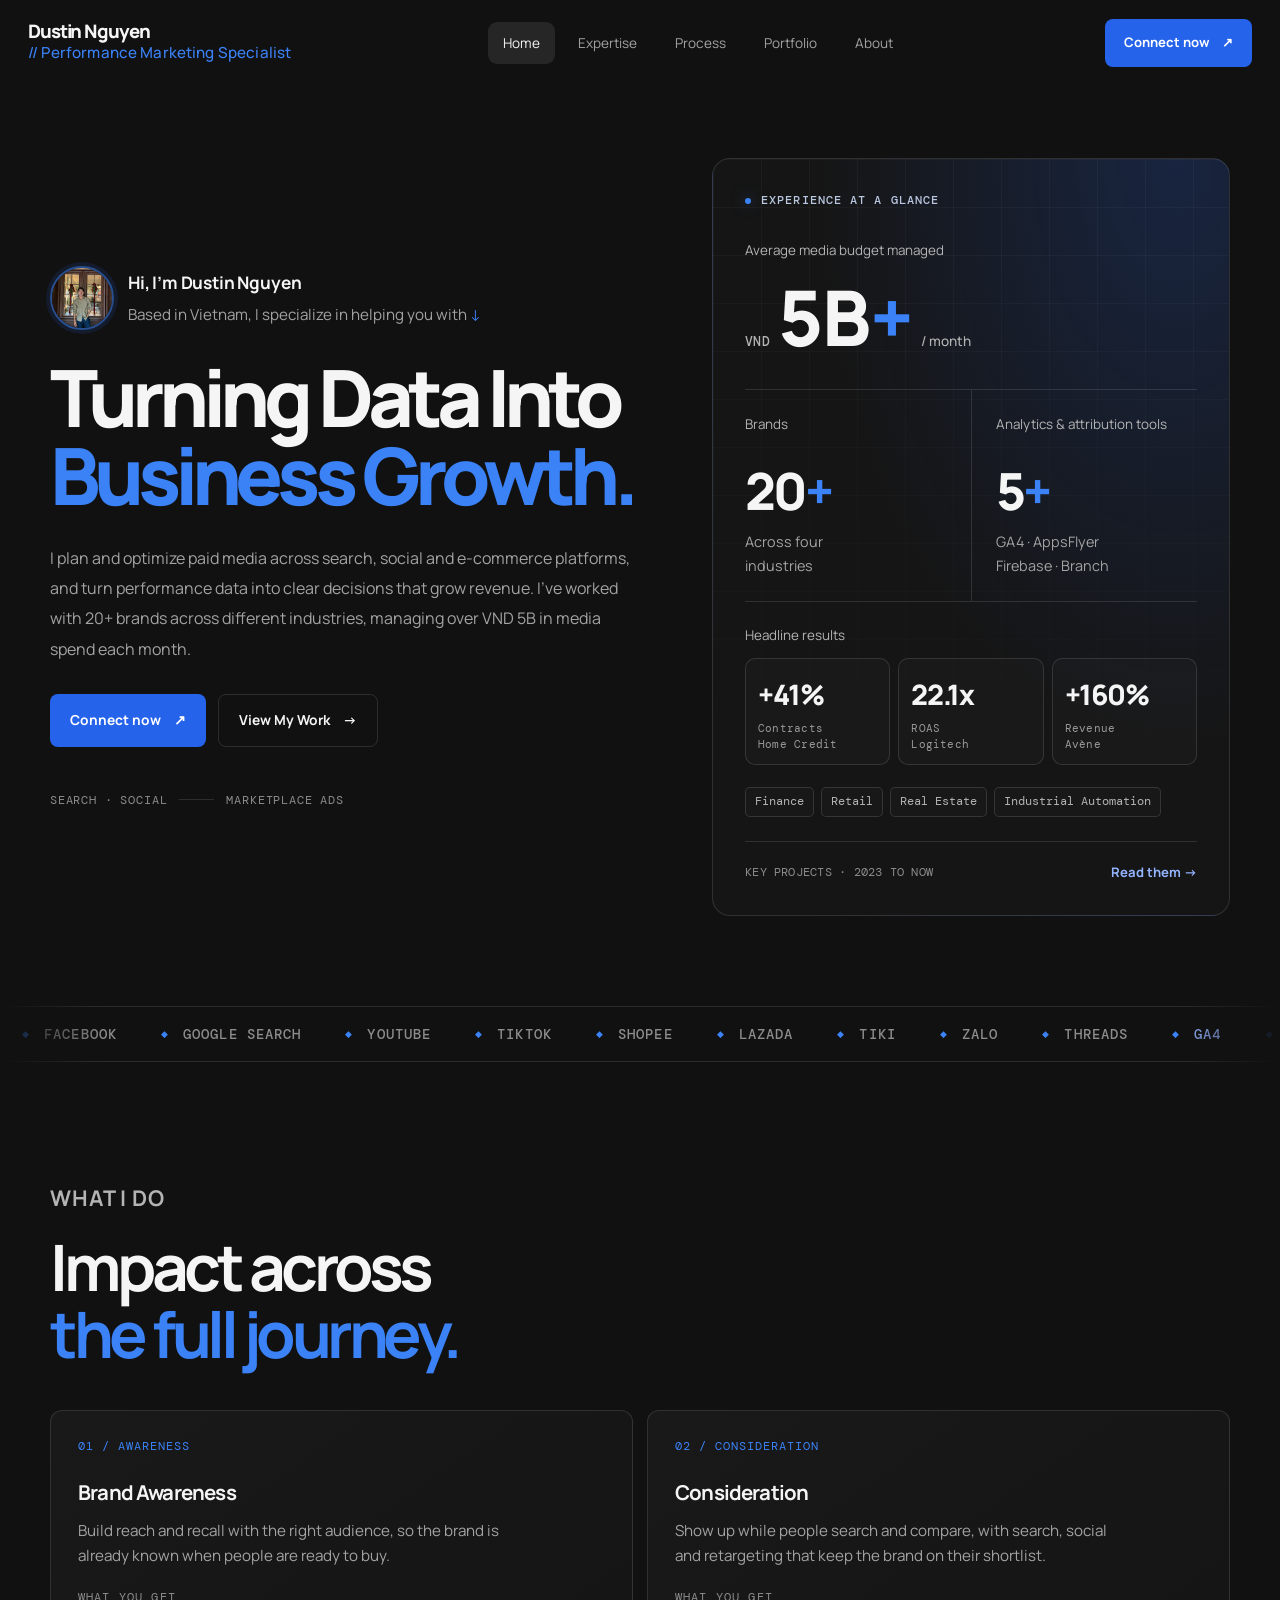
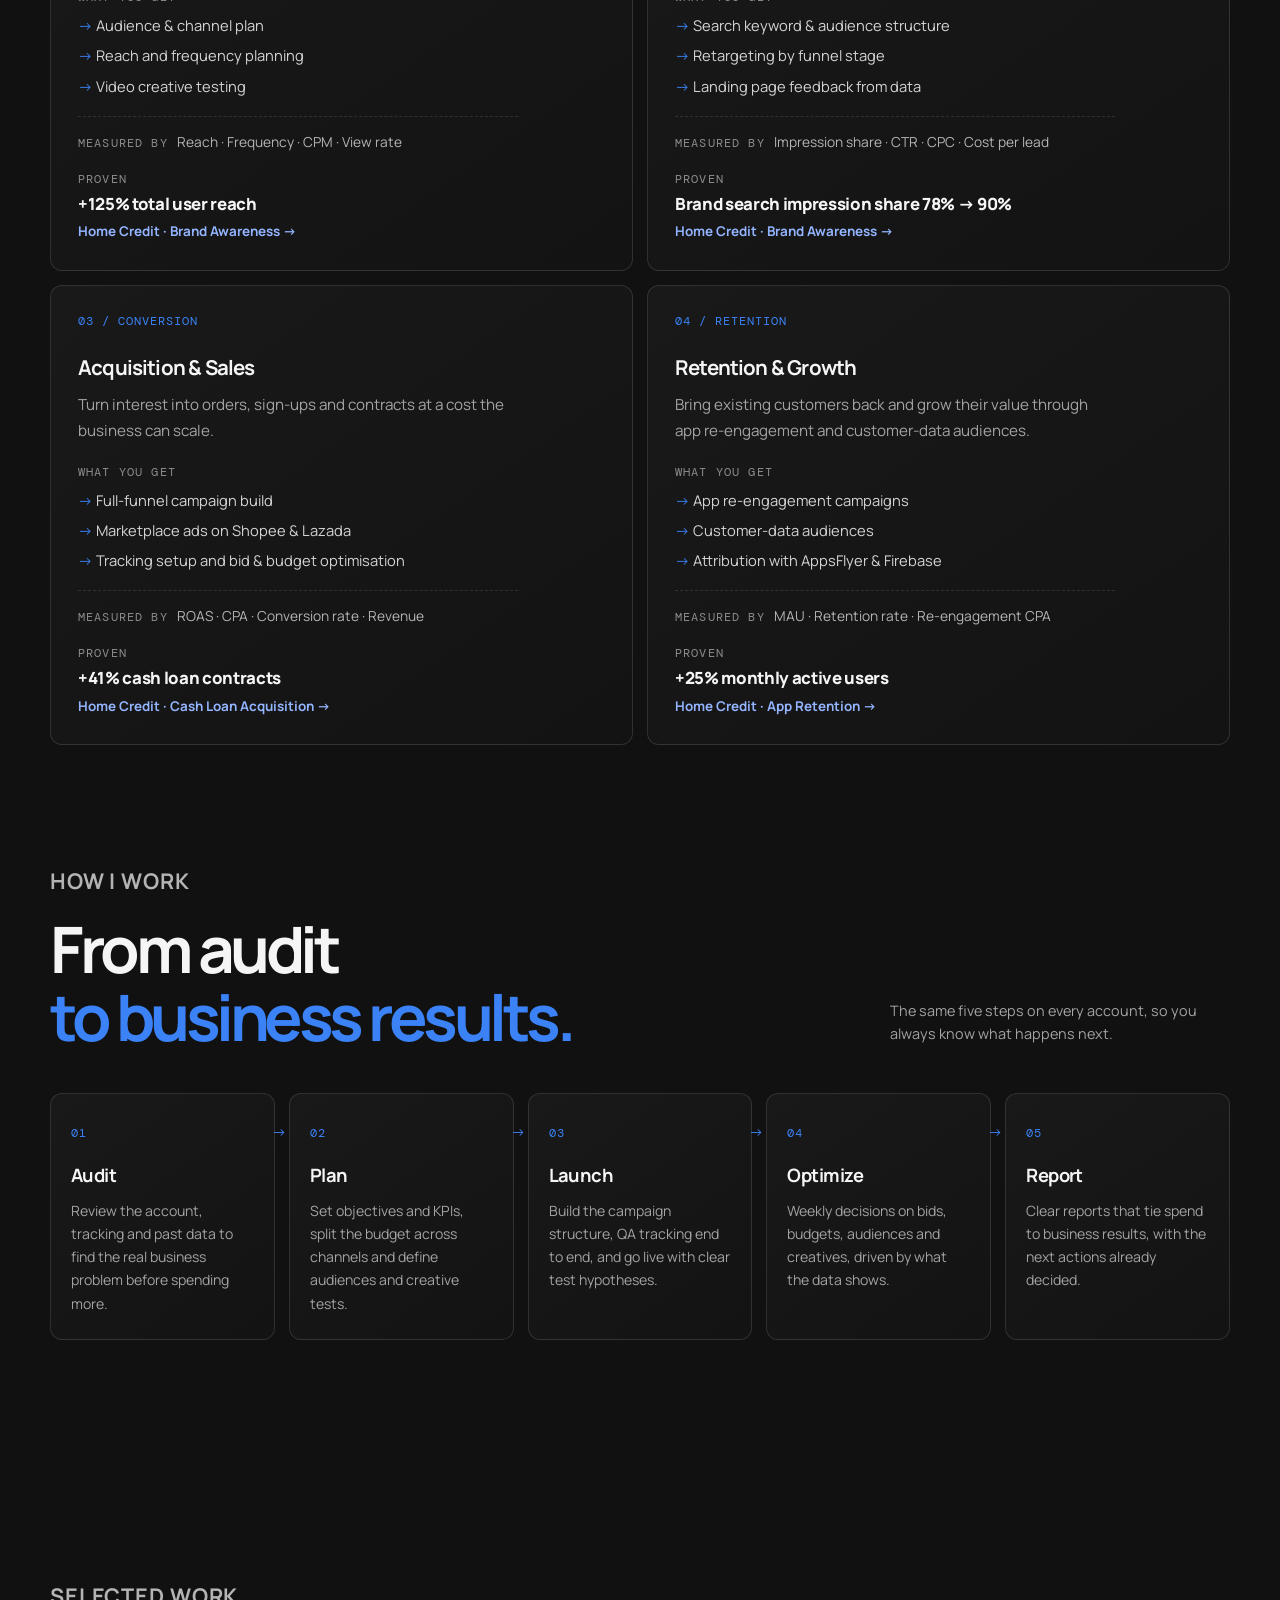
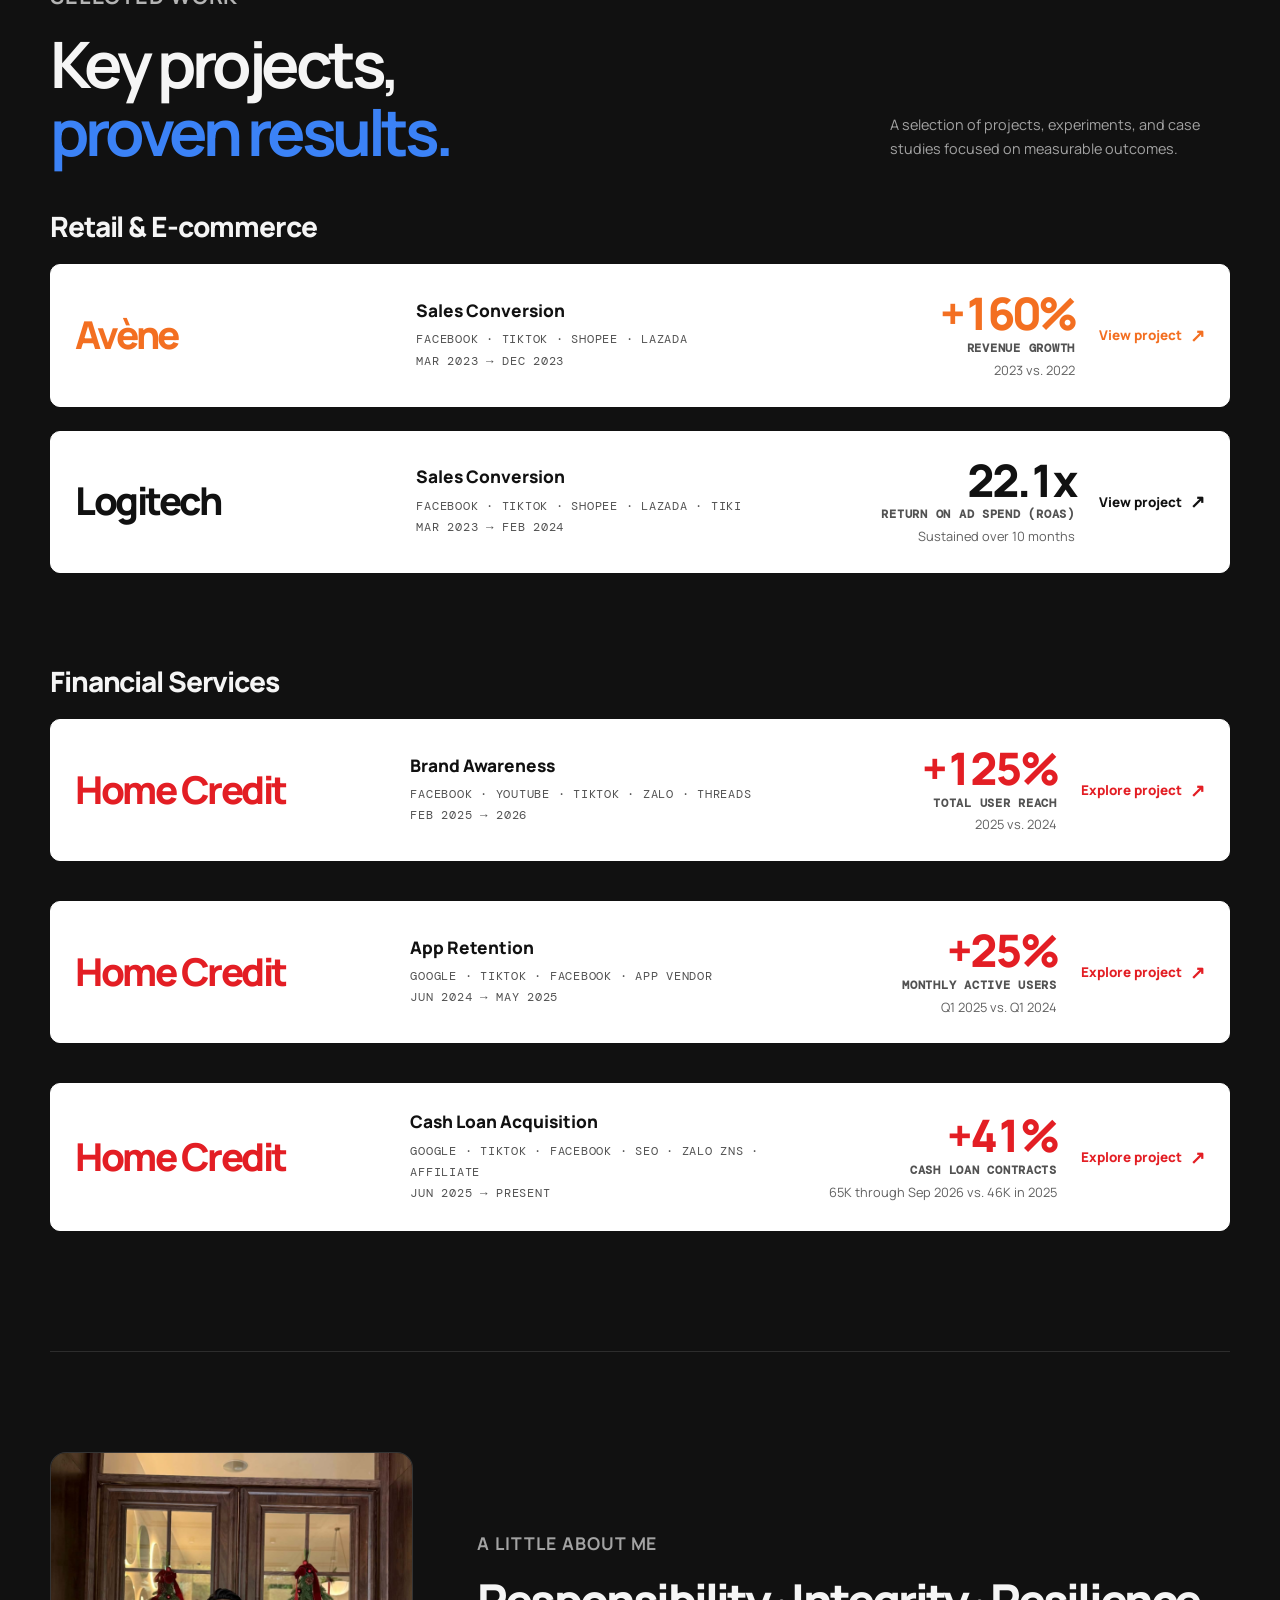
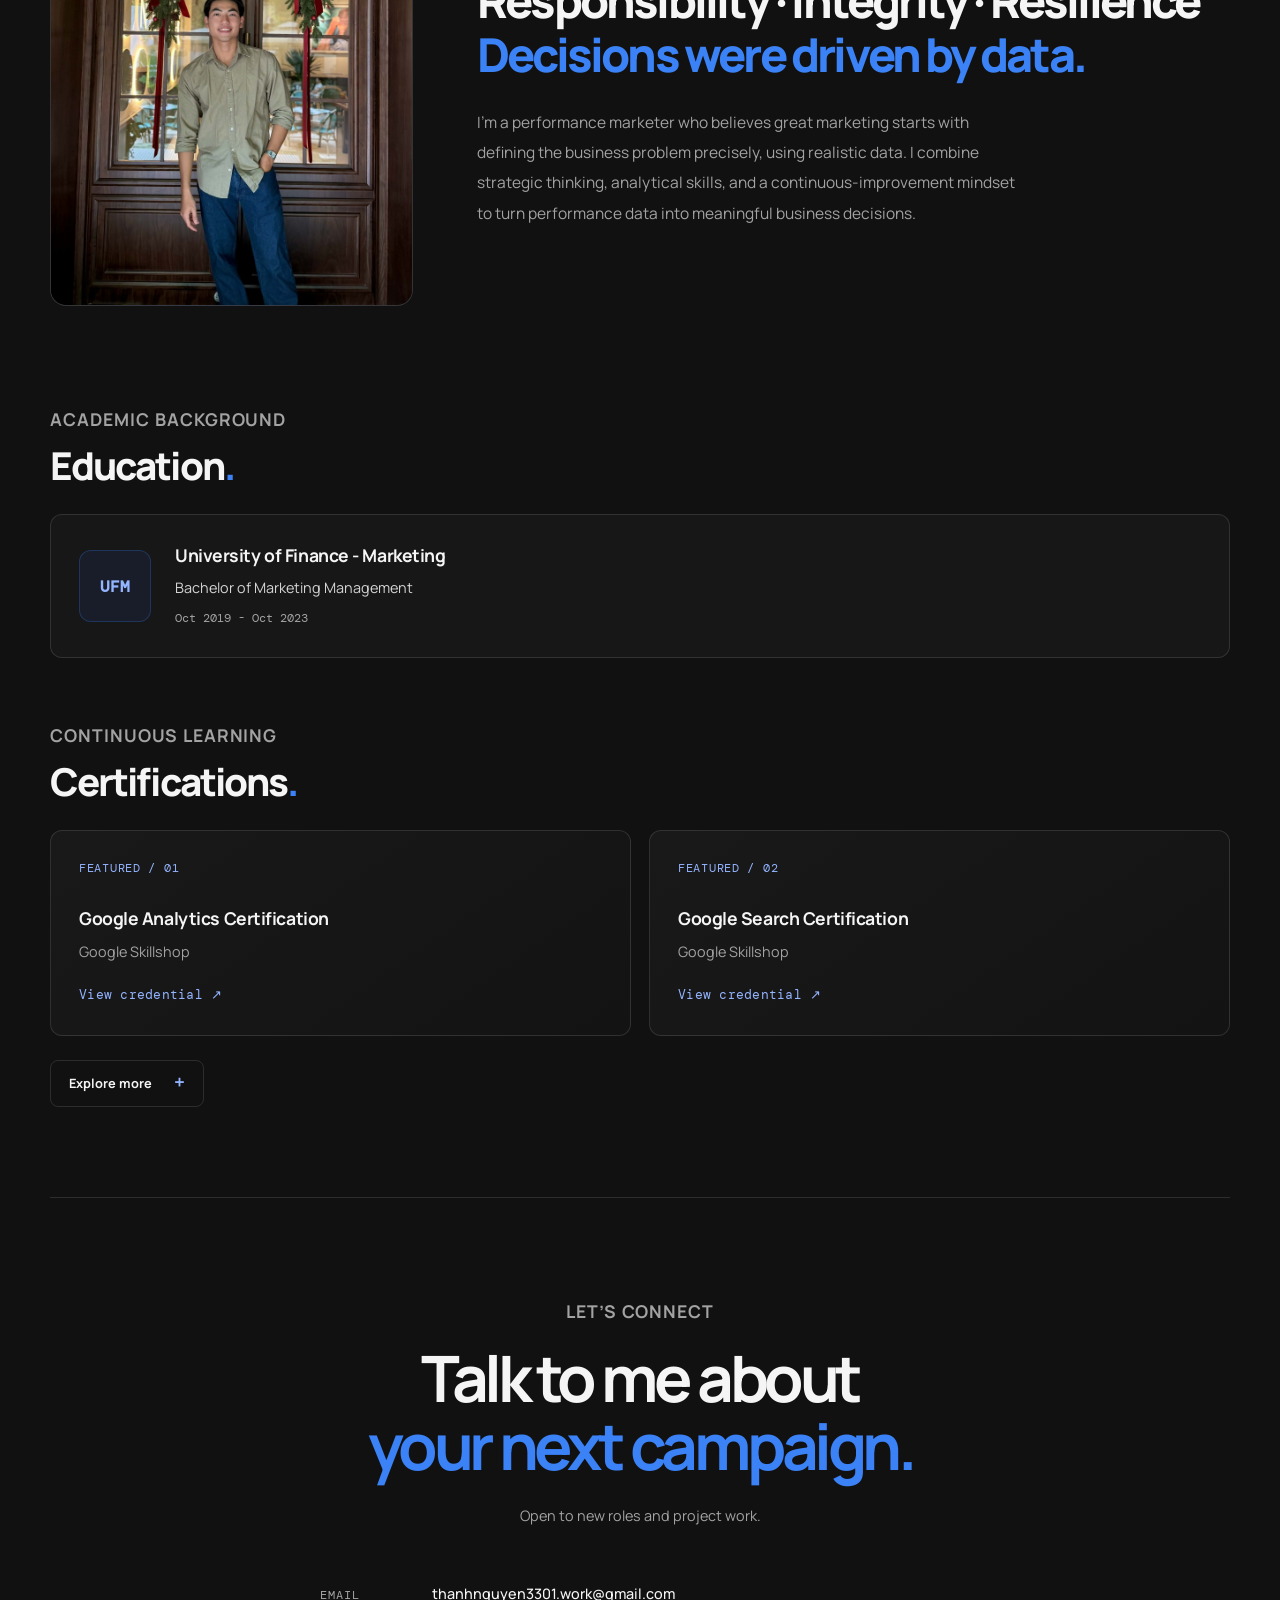
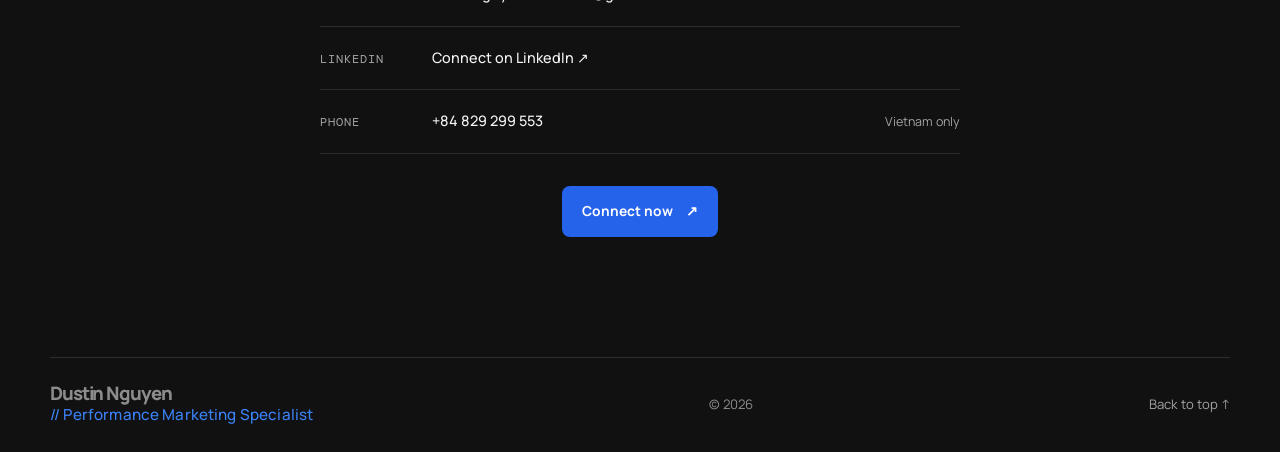
==== commit cd1d2166: "Move Avène results to 2023 to match the Mar–Dec 2023 project period Co-Authored-By: Claude Opus 5.5 " ====
--- a/index.html
+++ b/index.html
@@ -177,7 +177,7 @@
               <div class="project-metric">
                 <span class="project-metric__value">+160%</span>
                 <span class="project-metric__label">Revenue Growth</span>
-                <span class="project-metric__period">2024 vs. 2023</span>
+                <span class="project-metric__period">2023 vs. 2022</span>
               </div>
               <span class="project-arrow">View project <span aria-hidden="true">↗</span></span>
             </a>
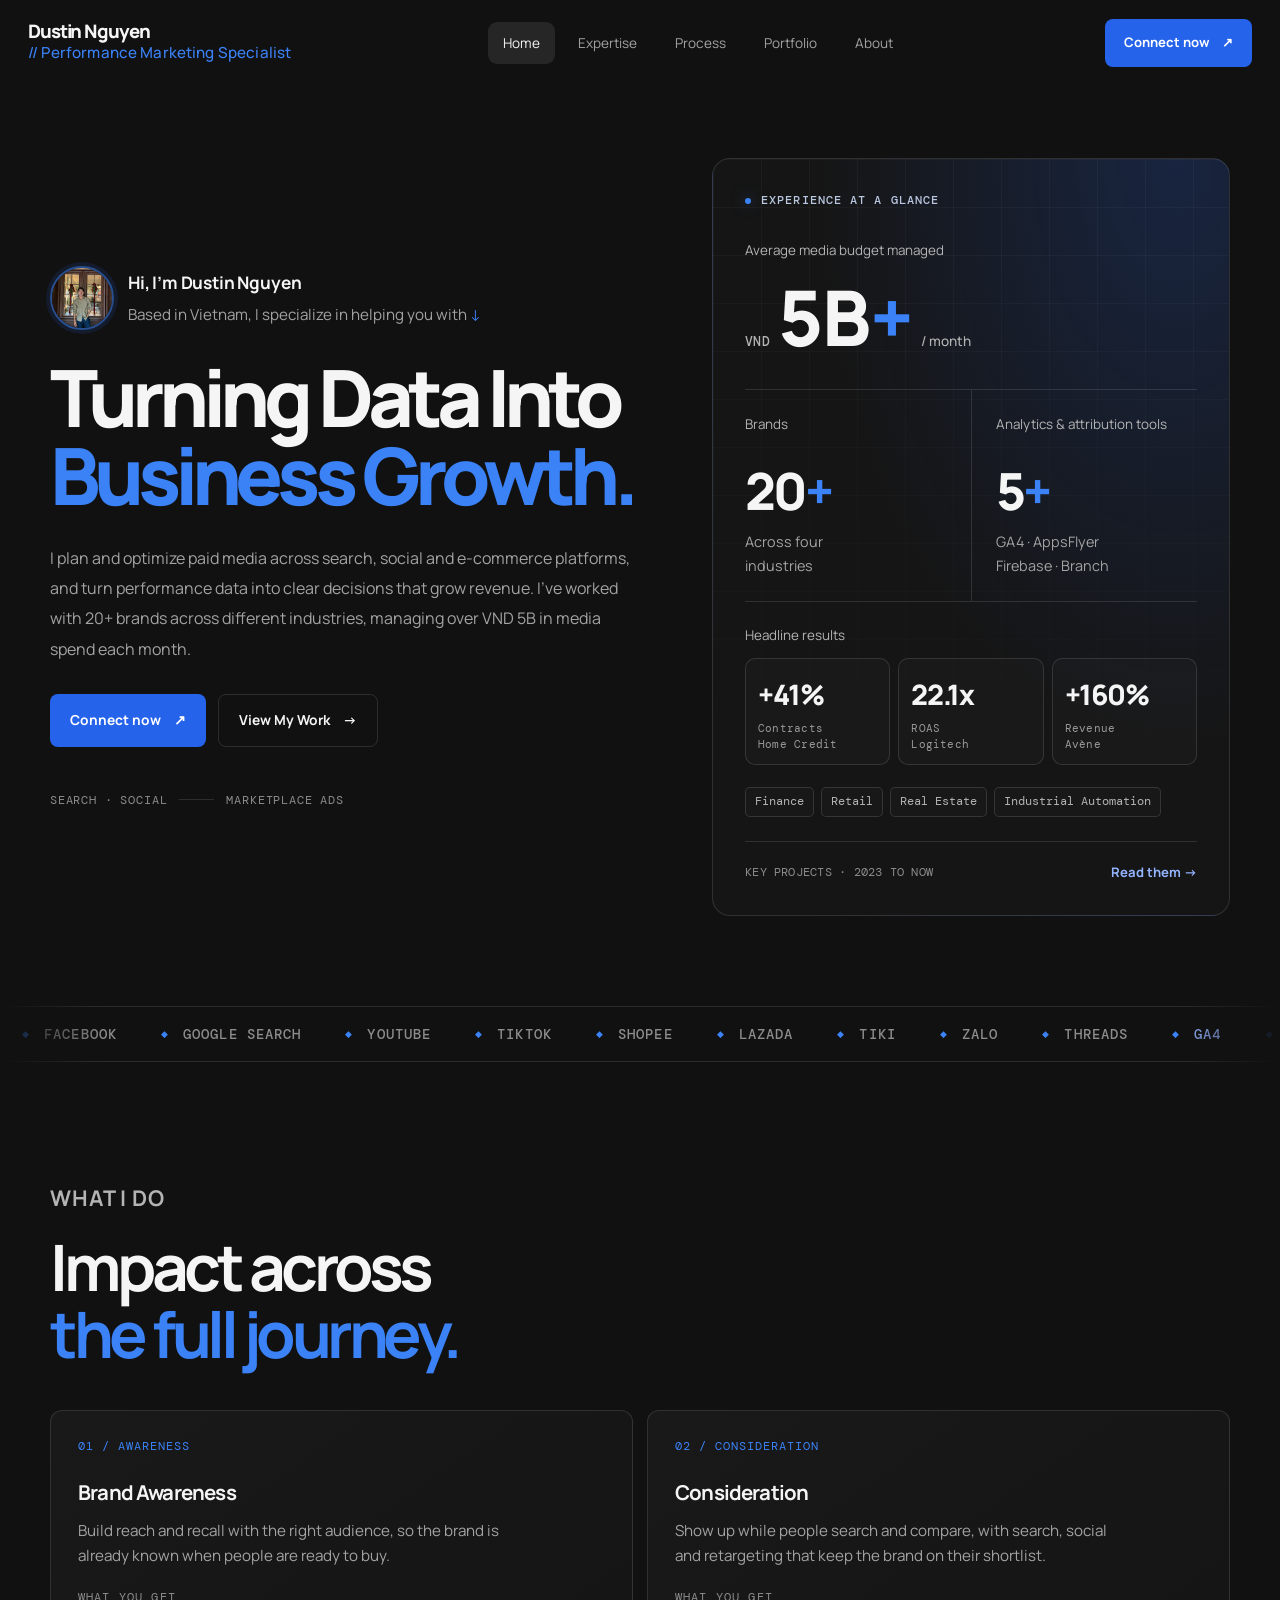
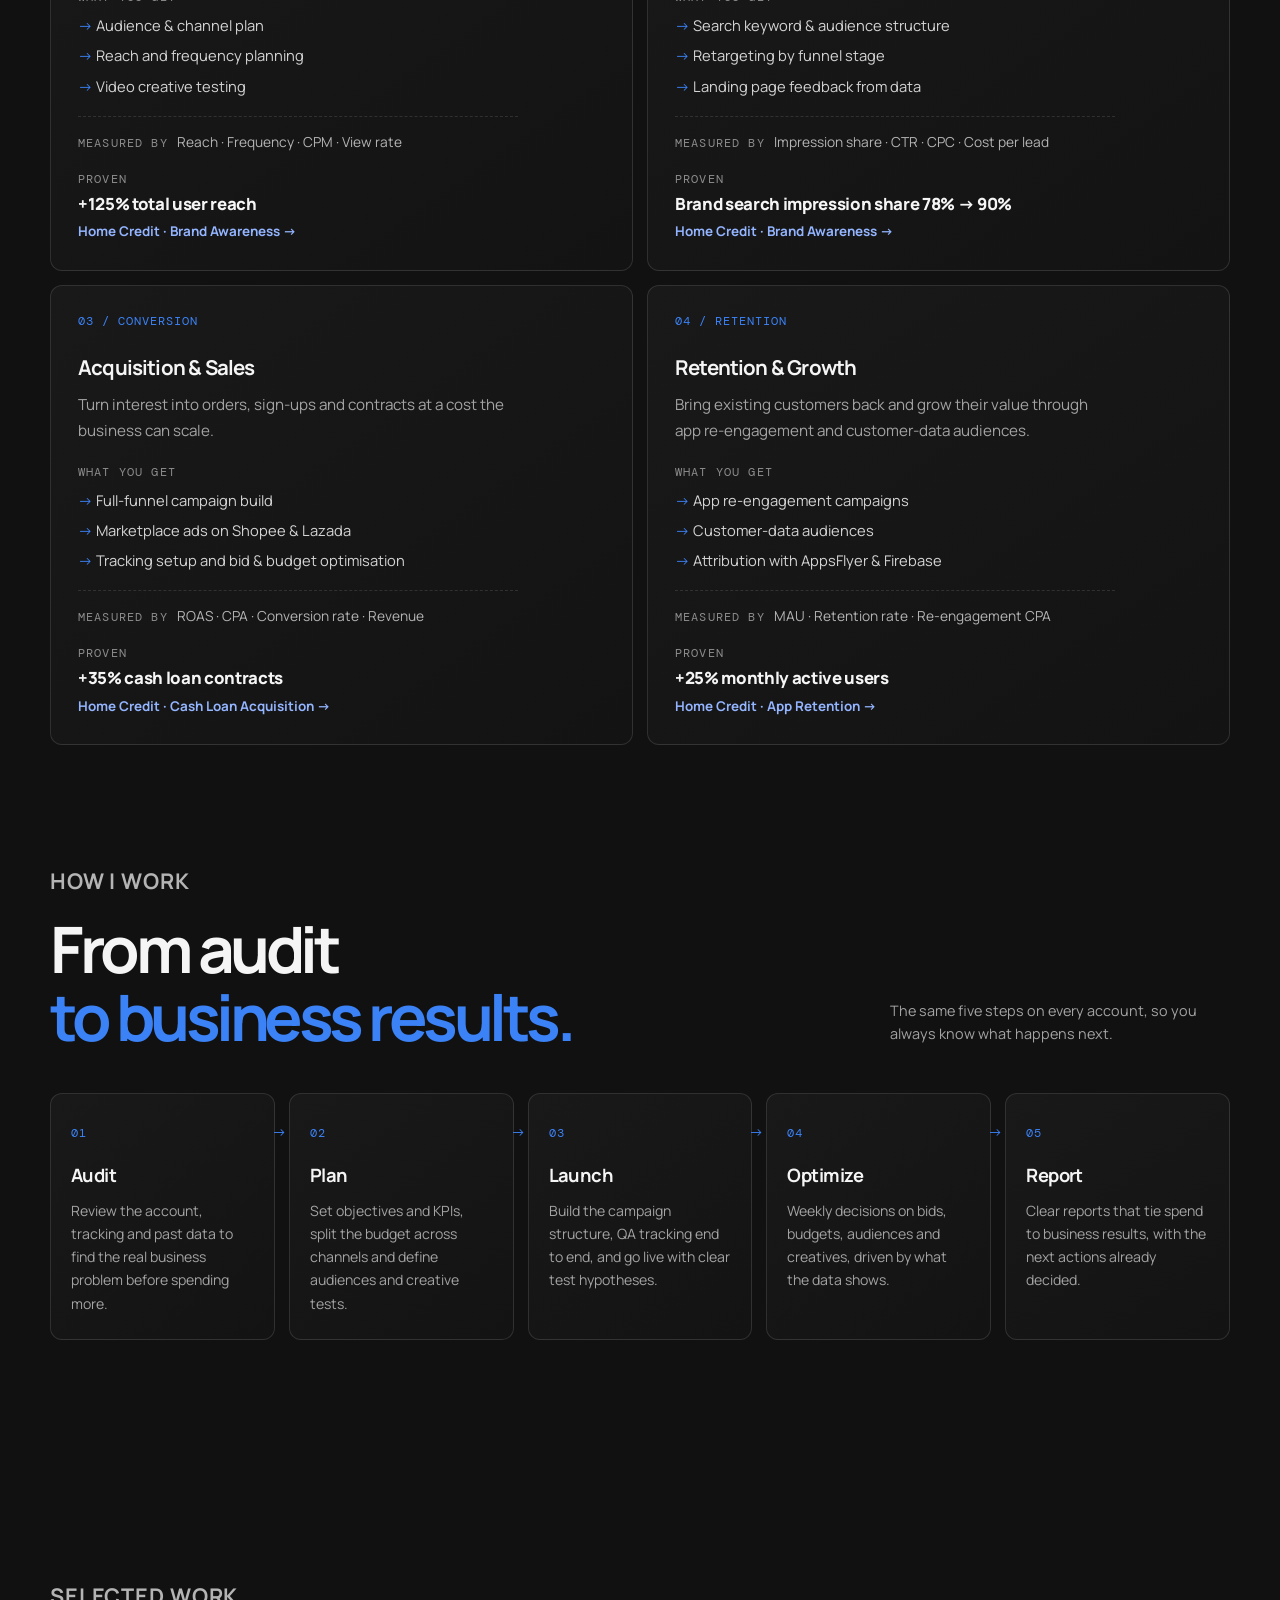
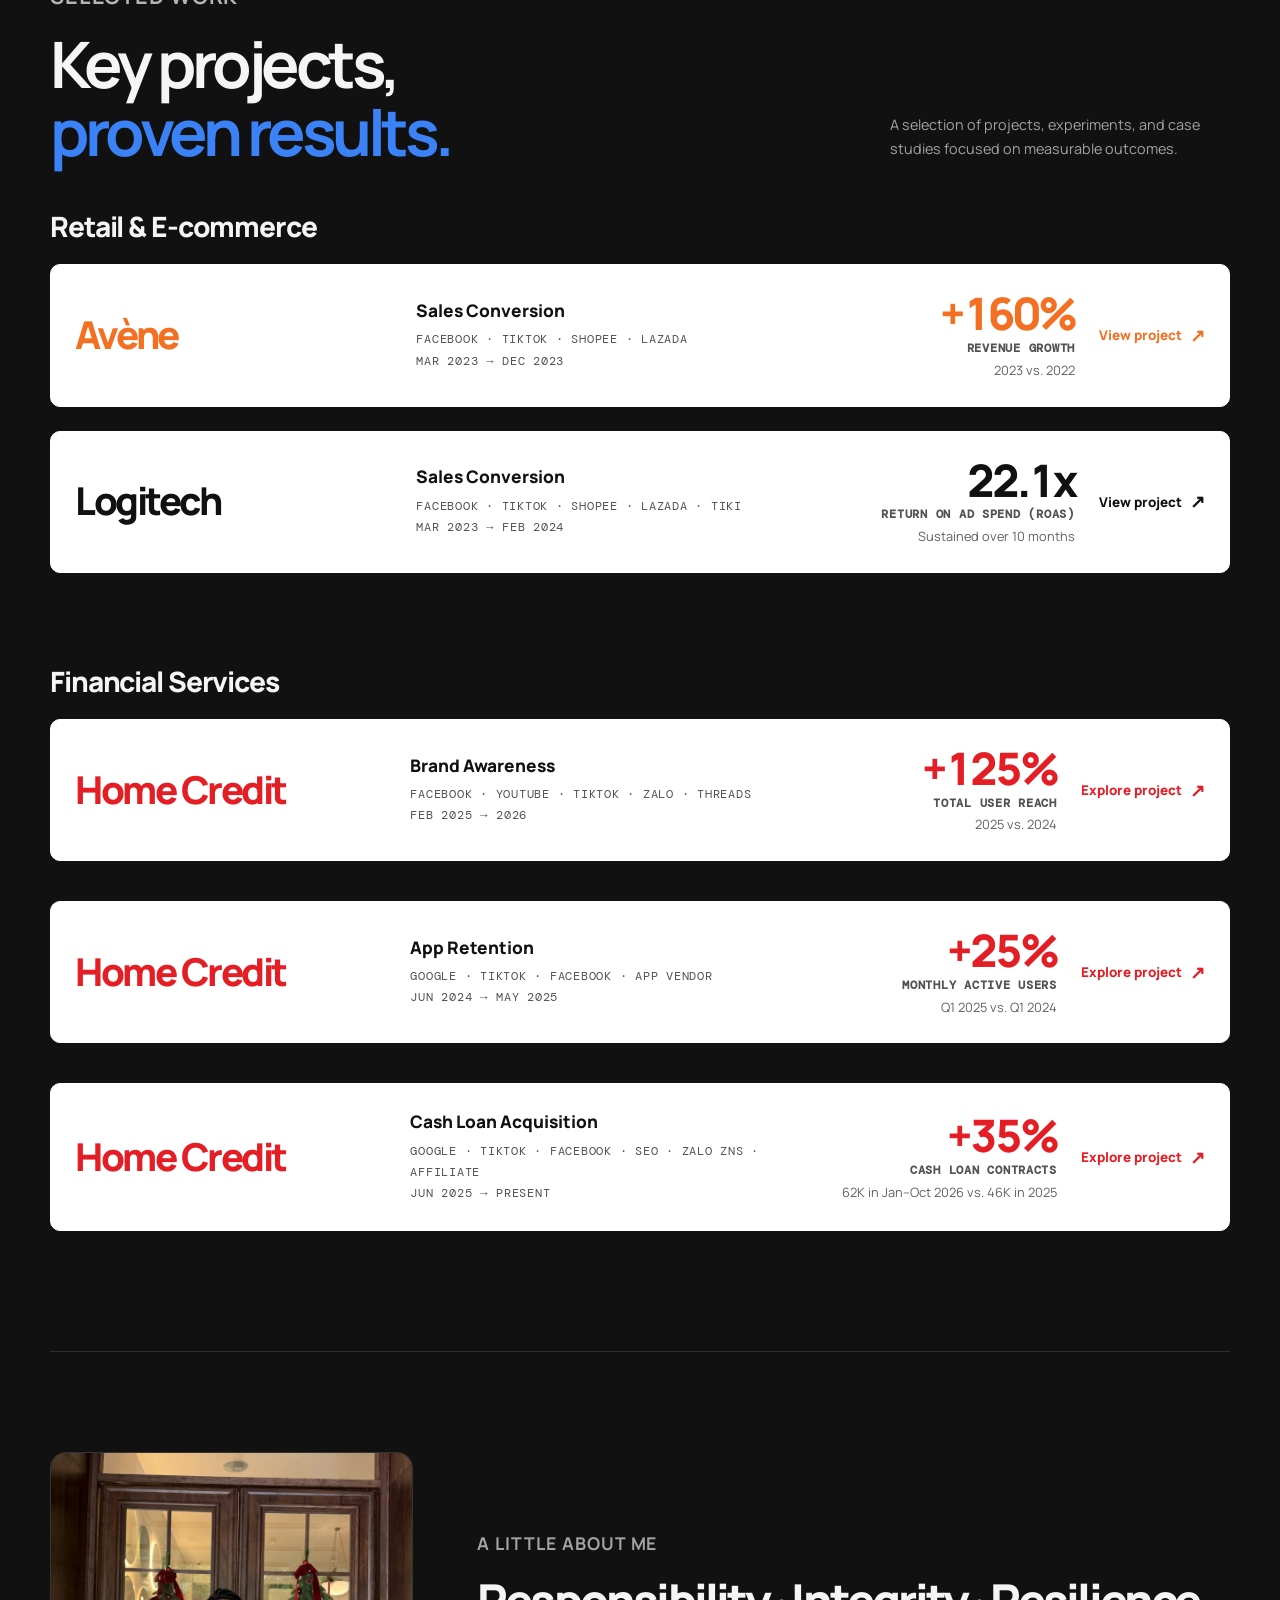
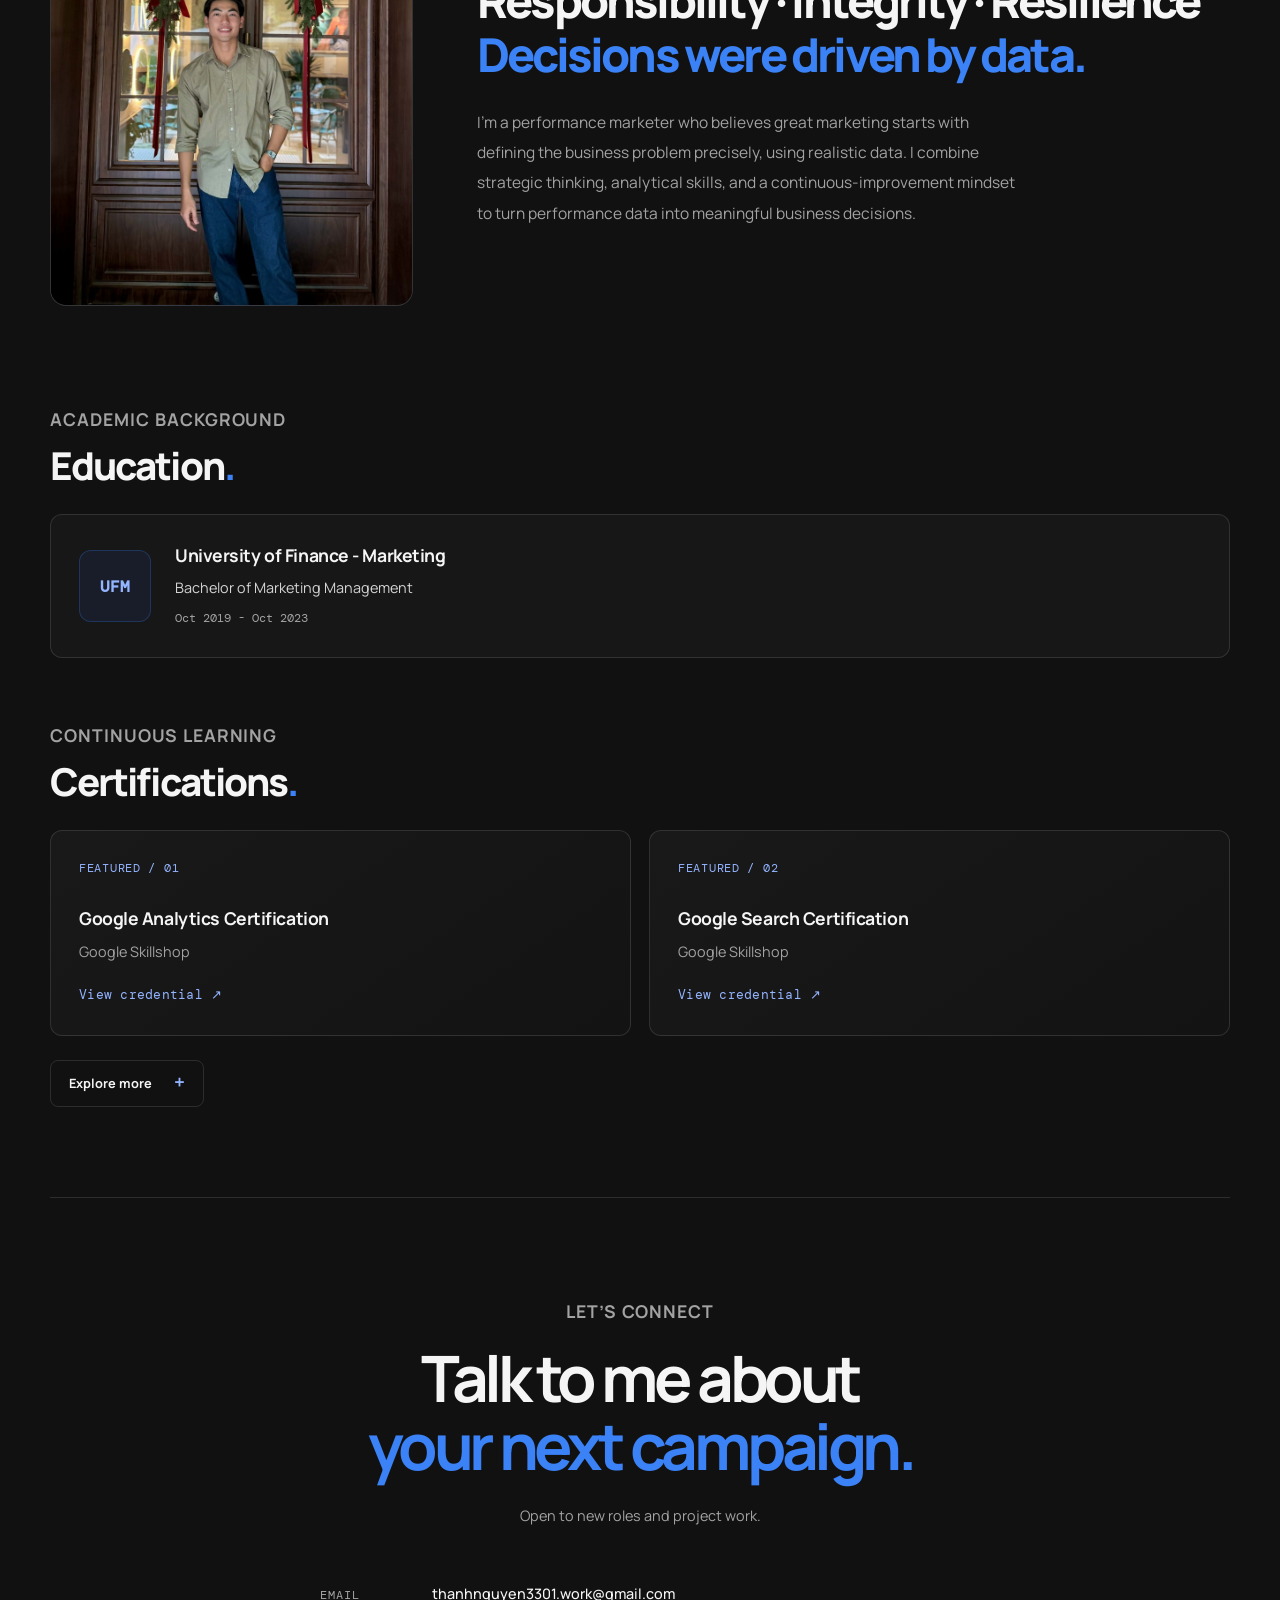
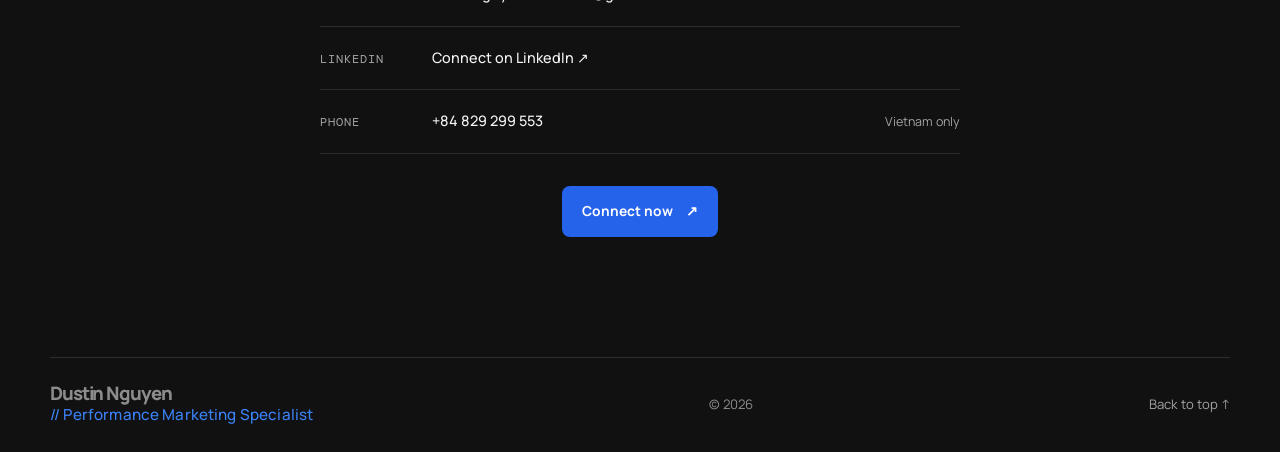
==== commit 7b4a84fe: "Update Cash Loan contracts to 62K Jan–Oct 2026 (+35% vs 2025) Co-Authored-By: Claude Opus 5.5 <norep" ====
--- a/index.html
+++ b/index.html
@@ -24,7 +24,7 @@
   <script type="application/ld+json">
   {"@context":"https://schema.org","@type":"Person","name":"Dustin Nguyen","jobTitle":"Performance Marketing Specialist","url":"https://dustinngmarketing.com/","sameAs":["https://www.linkedin.com/in/nguyen-thanh-nguyen-090122398/"]}
   </script>
-  <link rel="stylesheet" href="style.css?v=18">
+  <link rel="stylesheet" href="style.css?v=20">
 </head>
 <body>
   <header class="site-header">
@@ -138,7 +138,7 @@
         <article class="expertise-card service-card reveal"><span class="card-index">03 / CONVERSION</span><h3>Acquisition &amp; Sales</h3><p>Turn interest into orders, sign-ups and contracts at a cost the business can scale.</p>
           <p class="service-label">What you get</p><ul class="service-list"><li>Full-funnel campaign build</li><li>Marketplace ads on Shopee &amp; Lazada</li><li>Tracking setup and bid &amp; budget optimisation</li></ul>
           <p class="service-kpi"><span>Measured by</span> ROAS · CPA · Conversion rate · Revenue</p>
-          <a class="service-proof" href="homecredit-customer-acquisition.html"><span class="service-proof__label">Proven</span><span class="service-proof__value">+41% cash loan contracts</span><span class="service-proof__meta">Home Credit · Cash Loan Acquisition <span aria-hidden="true">→</span></span></a></article>
+          <a class="service-proof" href="homecredit-customer-acquisition.html"><span class="service-proof__label">Proven</span><span class="service-proof__value">+35% cash loan contracts</span><span class="service-proof__meta">Home Credit · Cash Loan Acquisition <span aria-hidden="true">→</span></span></a></article>
         <article class="expertise-card service-card reveal"><span class="card-index">04 / RETENTION</span><h3>Retention &amp; Growth</h3><p>Bring existing customers back and grow their value through app re-engagement and customer-data audiences.</p>
           <p class="service-label">What you get</p><ul class="service-list"><li>App re-engagement campaigns</li><li>Customer-data audiences</li><li>Attribution with AppsFlyer &amp; Firebase</li></ul>
           <p class="service-kpi"><span>Measured by</span> MAU · Retention rate · Re-engagement CPA</p>
@@ -264,9 +264,9 @@
   </div>
 
   <div class="project-metric">
-    <span class="project-metric__value">+41%</span>
+    <span class="project-metric__value">+35%</span>
     <span class="project-metric__label">Cash Loan Contracts</span>
-    <span class="project-metric__period">65K through Sep 2026 vs. 46K in 2025</span>
+    <span class="project-metric__period">62K in Jan–Oct 2026 vs. 46K in 2025</span>
   </div>
 
   <span class="project-arrow">
--- a/style.css
+++ b/style.css
@@ -606,3 +606,42 @@
   .platform-list[aria-hidden] { display: none; }
   .js-reveal .reveal:not(.is-visible) { opacity: 1; transform: none; }
 }
+
+/* Case-study data chart (Home Credit Cash Loan evidence) */
+.data-case .avene-copy { margin-bottom: 22px; }
+.dc-stats { display: grid; grid-template-columns: repeat(5, minmax(0, 1fr)); gap: 14px; margin: 0; }
+.dc-stats > div { padding: 18px 20px; background: var(--brand-wash, var(--case-tint)); border-left: 2px solid var(--brand-rule); border-radius: 0 8px 8px 0; }
+.dc-stats strong { display: block; color: var(--brand-heading, var(--case-text)); font-size: clamp(1.2rem, 1.9vw, 1.5rem); white-space: nowrap; font-weight: 800; letter-spacing: -.03em; line-height: 1.2; }
+.dc-stats span { display: block; margin-top: 6px; color: var(--case-body); font-size: .86rem; line-height: 1.5; }
+.dc-caption { margin: 12px 0 0; color: var(--case-meta); font-size: .82rem; }
+.dc-figure { margin: 26px 0 0; padding: 22px 22px 16px; border: 1px solid var(--case-line); border-radius: 10px; background: #fff; }
+.dc-legend { display: flex; gap: 22px; font-size: .84rem; color: var(--case-strong); margin-bottom: 8px; }
+.dc-legend span { display: inline-flex; align-items: center; gap: 8px; }
+.dc-key { width: 18px; height: 2px; border-radius: 2px; display: inline-block; }
+.dc-key.dc-a { background: #2563EB; } .dc-key.dc-c { background: #b51420; }
+.dc-plot { position: relative; }
+.dc-svg { display: block; width: 100%; height: auto; font-family: var(--font); }
+.dc-grid { stroke: #ececec; stroke-width: 1; }
+.dc-base { stroke: #9a9a9a; stroke-width: 1; stroke-dasharray: 3 4; }
+.dc-tick { fill: var(--case-label); font-size: 12px; }
+.dc-after { fill: #fff5f5; }
+.dc-marker { stroke: #b51420; stroke-width: 1; stroke-dasharray: 4 4; }
+.dc-note { fill: #b51420; font-size: 12px; font-weight: 700; }
+.dc-line { fill: none; stroke-width: 2; stroke-linejoin: round; stroke-linecap: round; }
+.dc-line.dc-a { stroke: #2563EB; } .dc-line.dc-c { stroke: #b51420; }
+.dc-label { fill: var(--case-strong); font-size: 12px; font-weight: 700; }
+.dc-cross { stroke: #9a9a9a; stroke-width: 1; }
+.dc-dot { stroke: #fff; stroke-width: 2; } .dc-dot.dc-a { fill: #2563EB; } .dc-dot.dc-c { fill: #b51420; }
+.dc-hit { fill: transparent; cursor: crosshair; }
+.dc-svg [hidden] { display: none; }
+.dc-tip { position: absolute; top: 0; pointer-events: none; background: #111; color: #f5f5f5; font-size: .8rem; line-height: 1.55; padding: 8px 11px; border-radius: 6px; white-space: nowrap; transform: translateX(-50%); }
+.dc-tip b { font-weight: 700; }
+.dc-figure figcaption { margin-top: 10px; color: var(--case-meta); font-size: .8rem; }
+.dc-table { margin-top: 10px; font-size: .82rem; color: var(--case-body); }
+.dc-table summary { cursor: pointer; color: var(--case-strong); font-weight: 700; }
+.dc-table table { margin-top: 10px; border-collapse: collapse; width: 100%; max-width: 420px; }
+.dc-table th, .dc-table td { text-align: left; padding: 4px 10px 4px 0; border-bottom: 1px solid var(--case-line); }
+@media (max-width: 1000px) { .dc-stats { grid-template-columns: repeat(2, minmax(0, 1fr)); } }
+.dc-figure + .dc-figure { margin-top: 20px; }
+.dc-fig-title { margin: 0 0 8px; color: var(--case-strong); font-size: .9rem; font-weight: 800; }
+@media (max-width: 640px) { .dc-figure { padding: 14px 10px 12px; } .dc-plot { overflow-x: auto; -webkit-overflow-scrolling: touch; } .dc-svg { min-width: 640px; } }
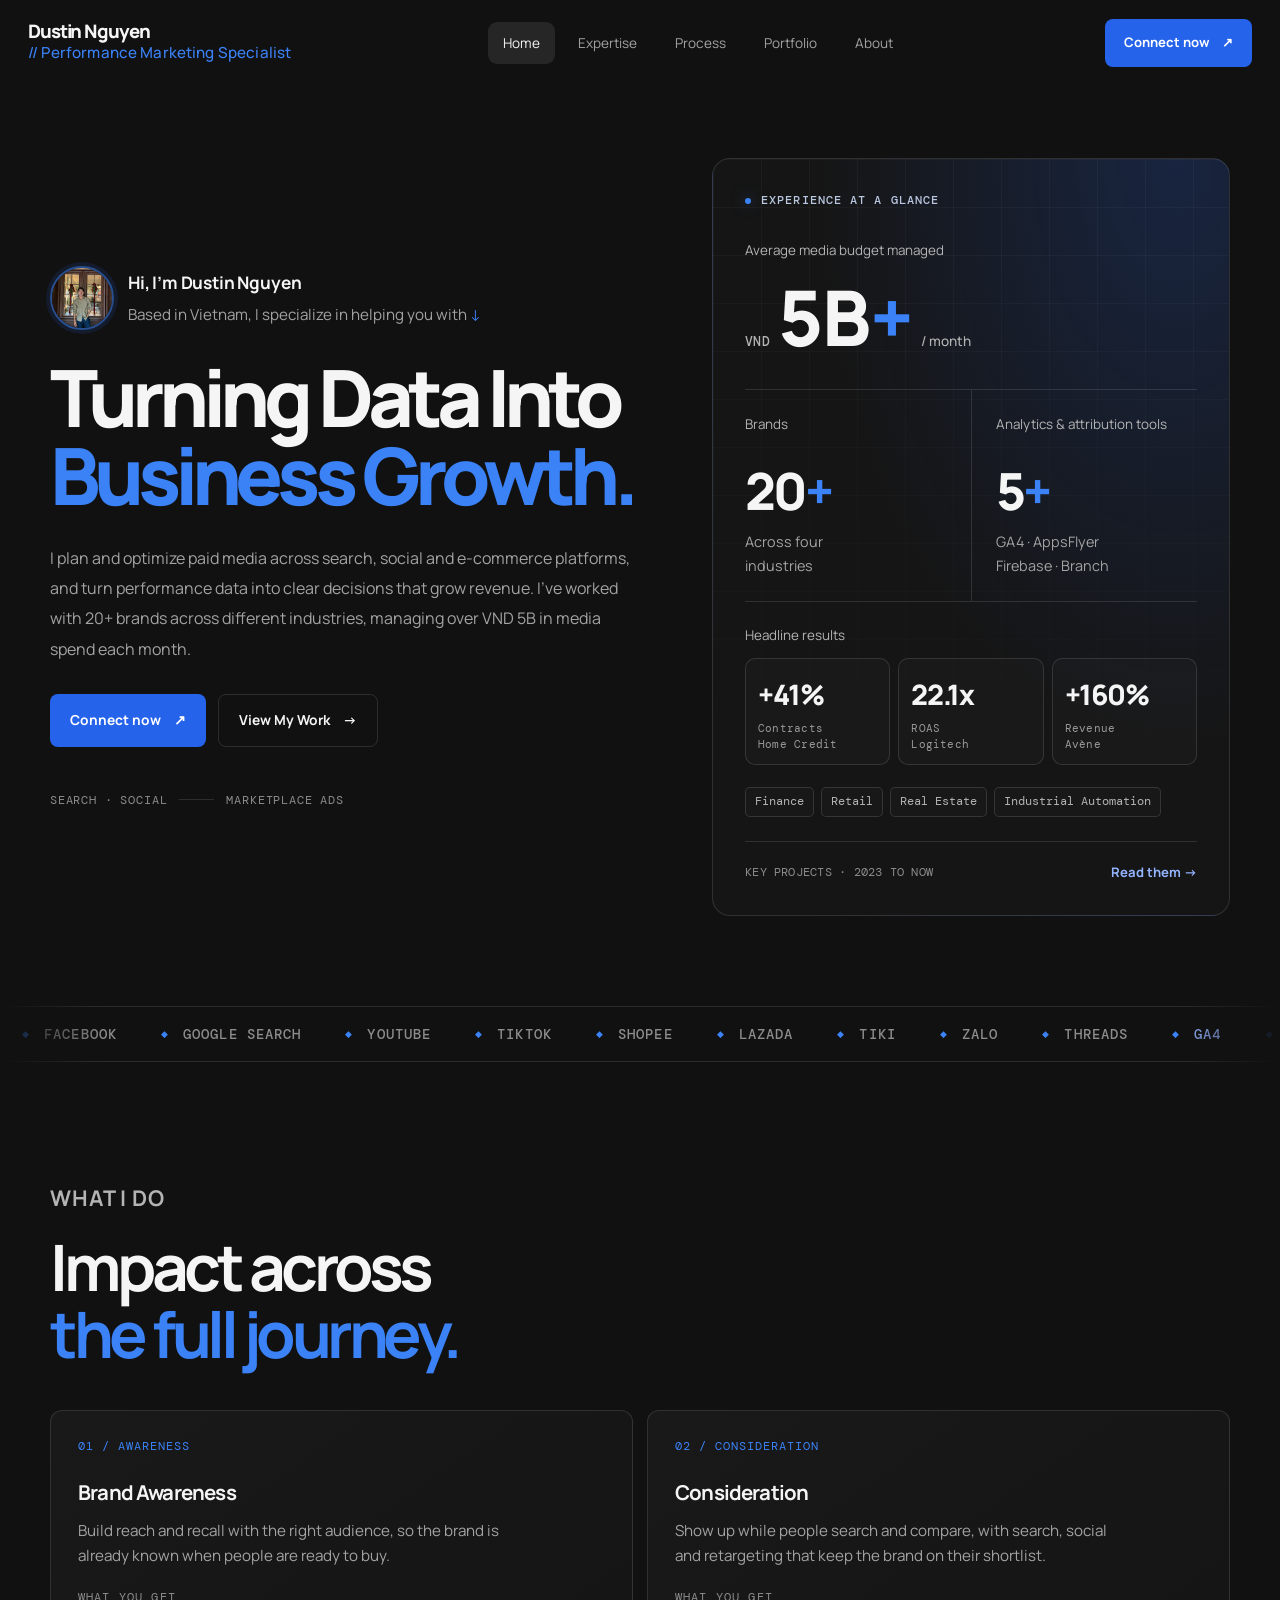
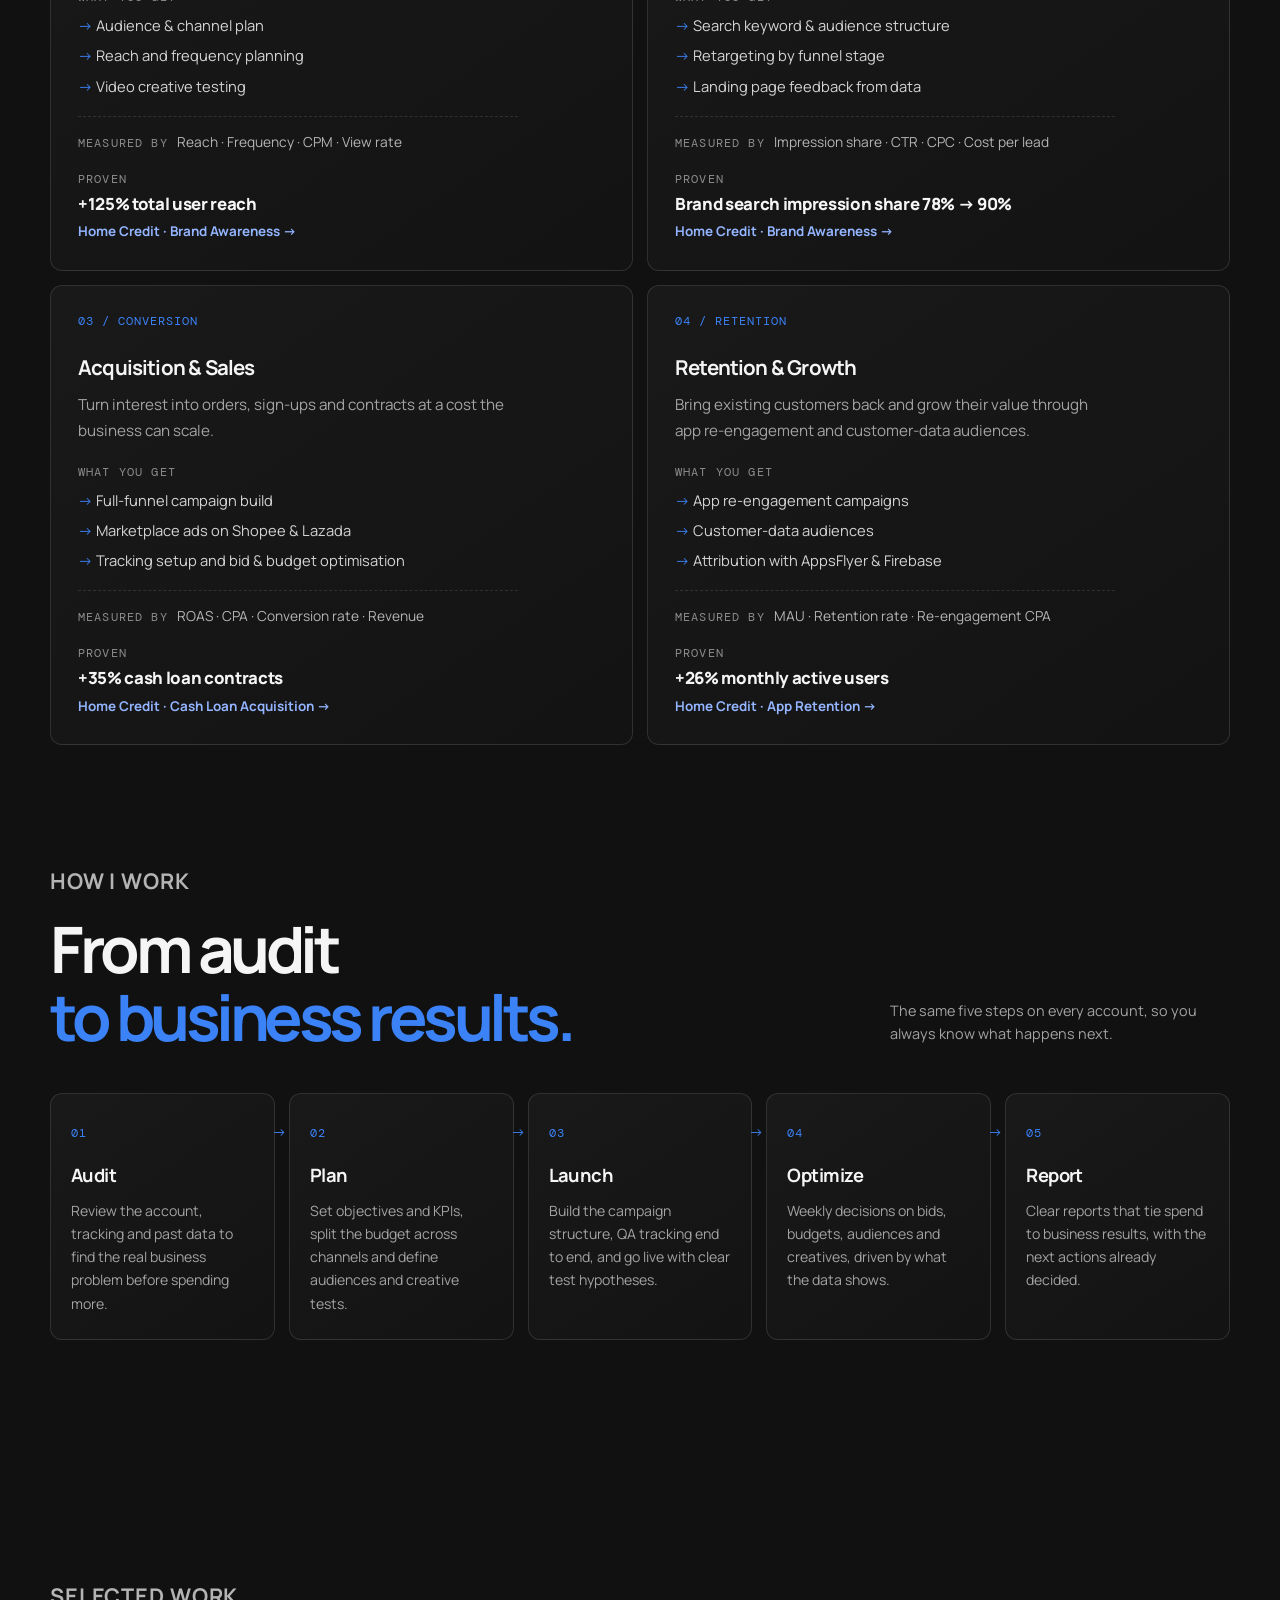
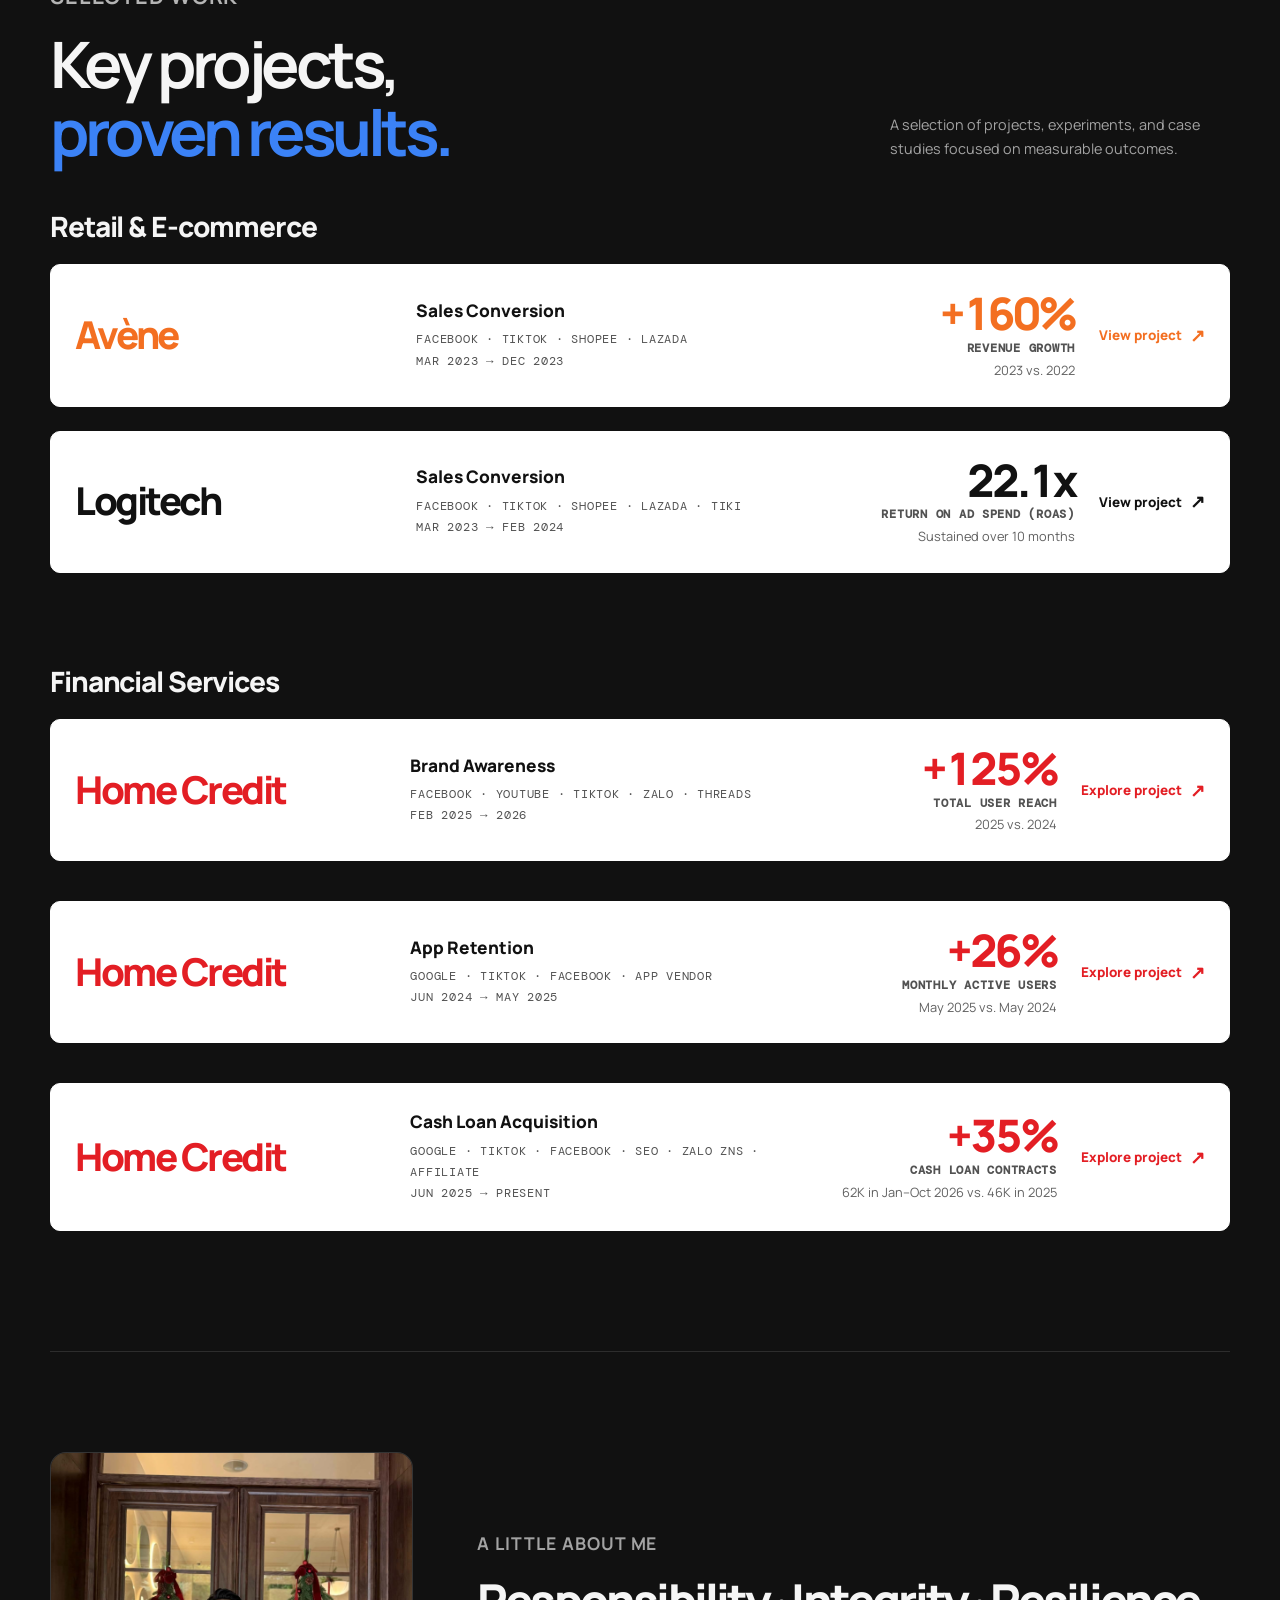
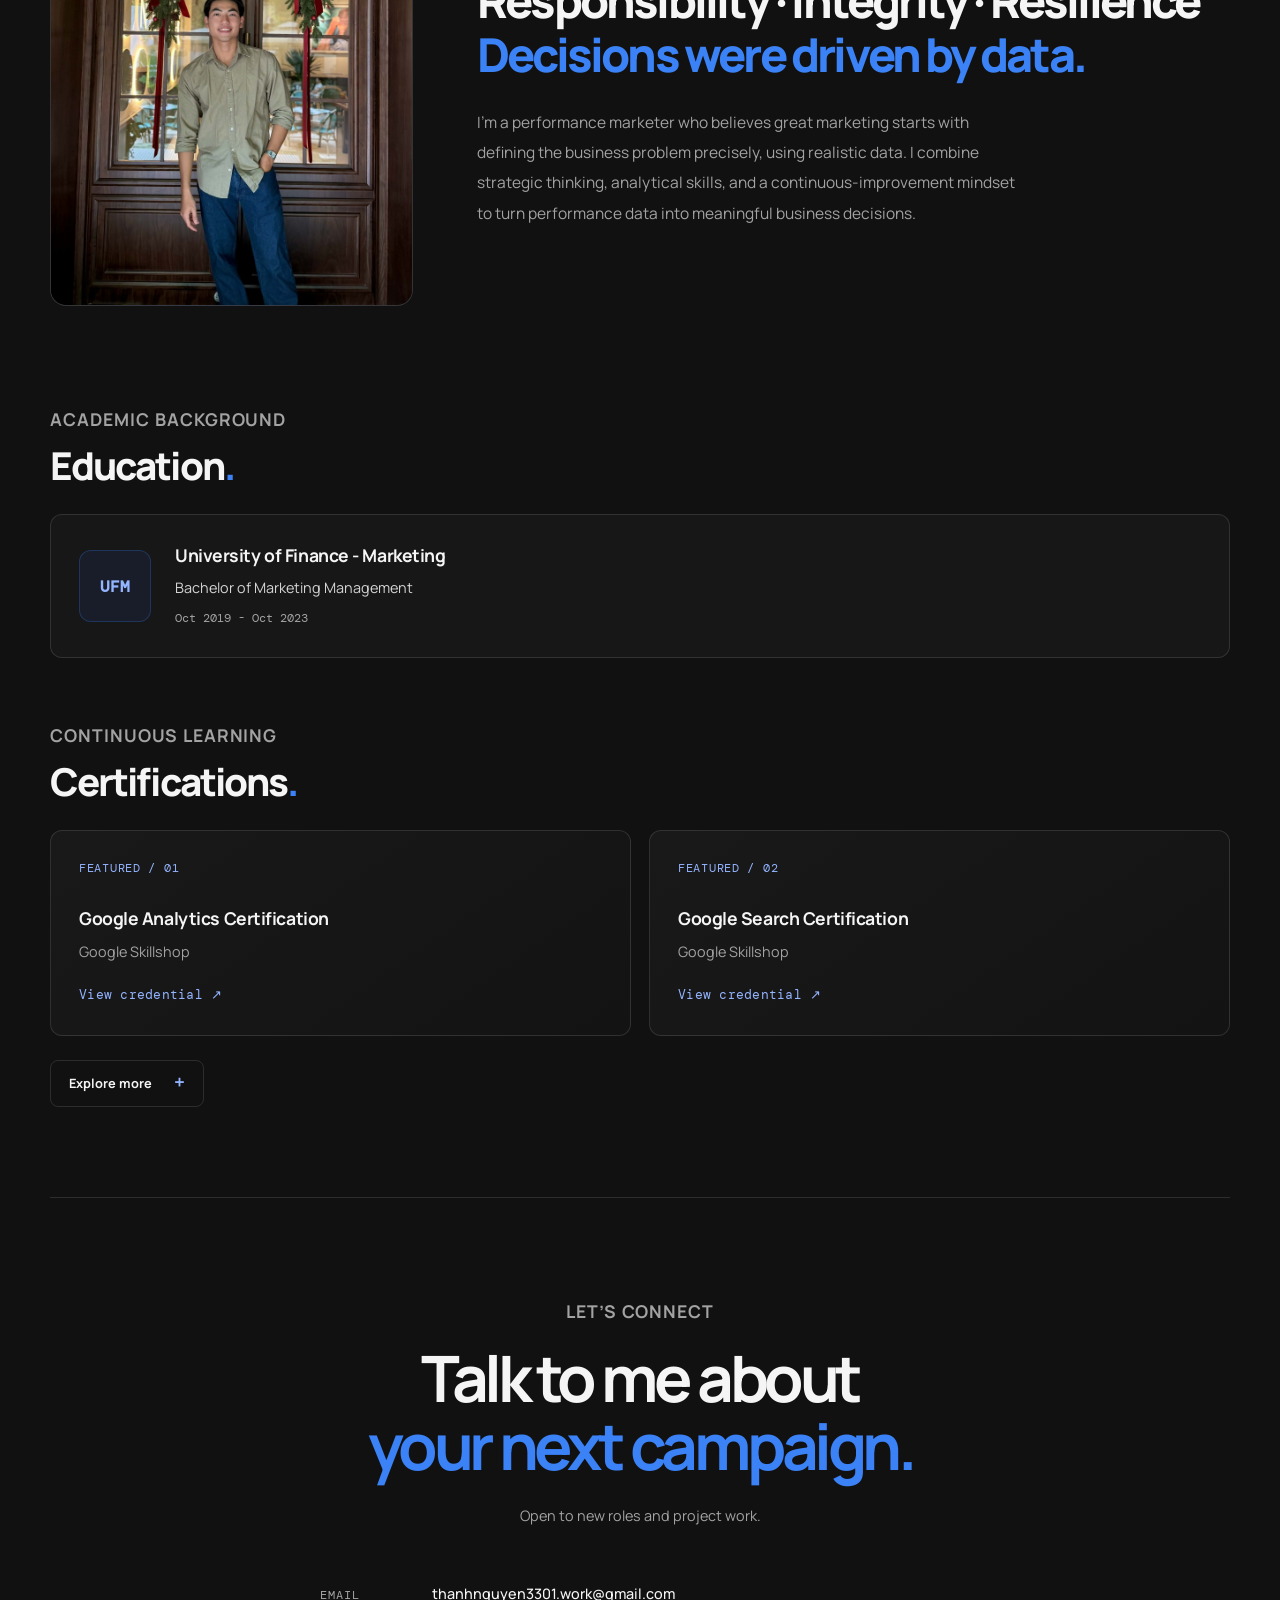
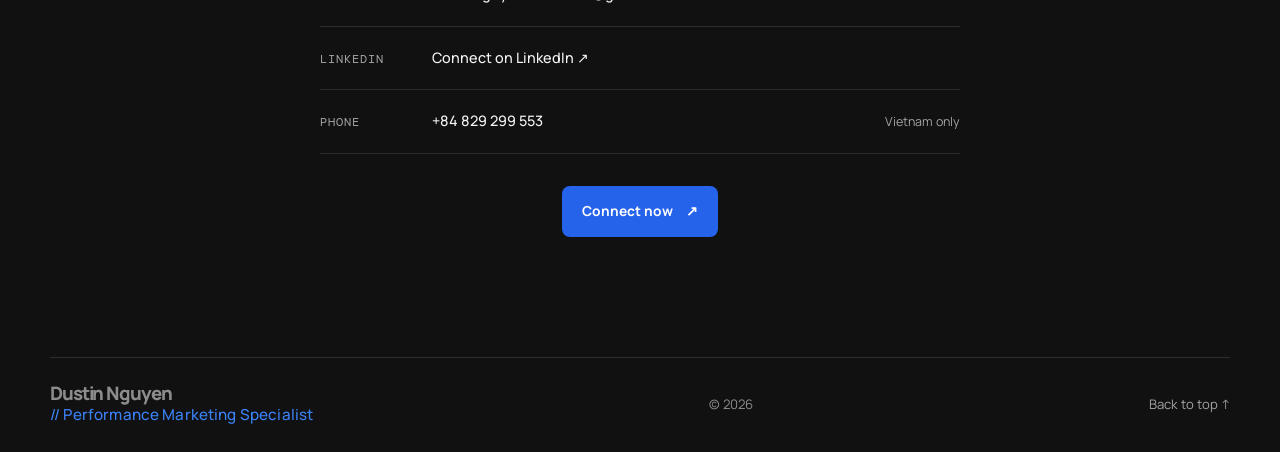
==== commit a4d3d9f6: "Add App Retention evidence section and correct MAU/login figures - New "05 / EVIDENCE" on homecredit" ====
--- a/index.html
+++ b/index.html
@@ -24,7 +24,7 @@
   <script type="application/ld+json">
   {"@context":"https://schema.org","@type":"Person","name":"Dustin Nguyen","jobTitle":"Performance Marketing Specialist","url":"https://dustinngmarketing.com/","sameAs":["https://www.linkedin.com/in/nguyen-thanh-nguyen-090122398/"]}
   </script>
-  <link rel="stylesheet" href="style.css?v=20">
+  <link rel="stylesheet" href="style.css?v=21">
 </head>
 <body>
   <header class="site-header">
@@ -142,7 +142,7 @@
         <article class="expertise-card service-card reveal"><span class="card-index">04 / RETENTION</span><h3>Retention &amp; Growth</h3><p>Bring existing customers back and grow their value through app re-engagement and customer-data audiences.</p>
           <p class="service-label">What you get</p><ul class="service-list"><li>App re-engagement campaigns</li><li>Customer-data audiences</li><li>Attribution with AppsFlyer &amp; Firebase</li></ul>
           <p class="service-kpi"><span>Measured by</span> MAU · Retention rate · Re-engagement CPA</p>
-          <a class="service-proof" href="homecredit-app-retention.html"><span class="service-proof__label">Proven</span><span class="service-proof__value">+25% monthly active users</span><span class="service-proof__meta">Home Credit · App Retention <span aria-hidden="true">→</span></span></a></article>
+          <a class="service-proof" href="homecredit-app-retention.html"><span class="service-proof__label">Proven</span><span class="service-proof__value">+26% monthly active users</span><span class="service-proof__meta">Home Credit · App Retention <span aria-hidden="true">→</span></span></a></article>
       </div>
     </section>
 
@@ -239,9 +239,9 @@
   </div>
 
   <div class="project-metric">
-    <span class="project-metric__value">+25%</span>
+    <span class="project-metric__value">+26%</span>
     <span class="project-metric__label">Monthly Active Users</span>
-    <span class="project-metric__period">Q1 2025 vs. Q1 2024</span>
+    <span class="project-metric__period">May 2025 vs. May 2024</span>
   </div>
 
   <span class="project-arrow">
--- a/style.css
+++ b/style.css
@@ -641,6 +641,7 @@
 .dc-table summary { cursor: pointer; color: var(--case-strong); font-weight: 700; }
 .dc-table table { margin-top: 10px; border-collapse: collapse; width: 100%; max-width: 420px; }
 .dc-table th, .dc-table td { text-align: left; padding: 4px 10px 4px 0; border-bottom: 1px solid var(--case-line); }
+.dc-stats--4 { grid-template-columns: repeat(4, minmax(0, 1fr)); }
 @media (max-width: 1000px) { .dc-stats { grid-template-columns: repeat(2, minmax(0, 1fr)); } }
 .dc-figure + .dc-figure { margin-top: 20px; }
 .dc-fig-title { margin: 0 0 8px; color: var(--case-strong); font-size: .9rem; font-weight: 800; }
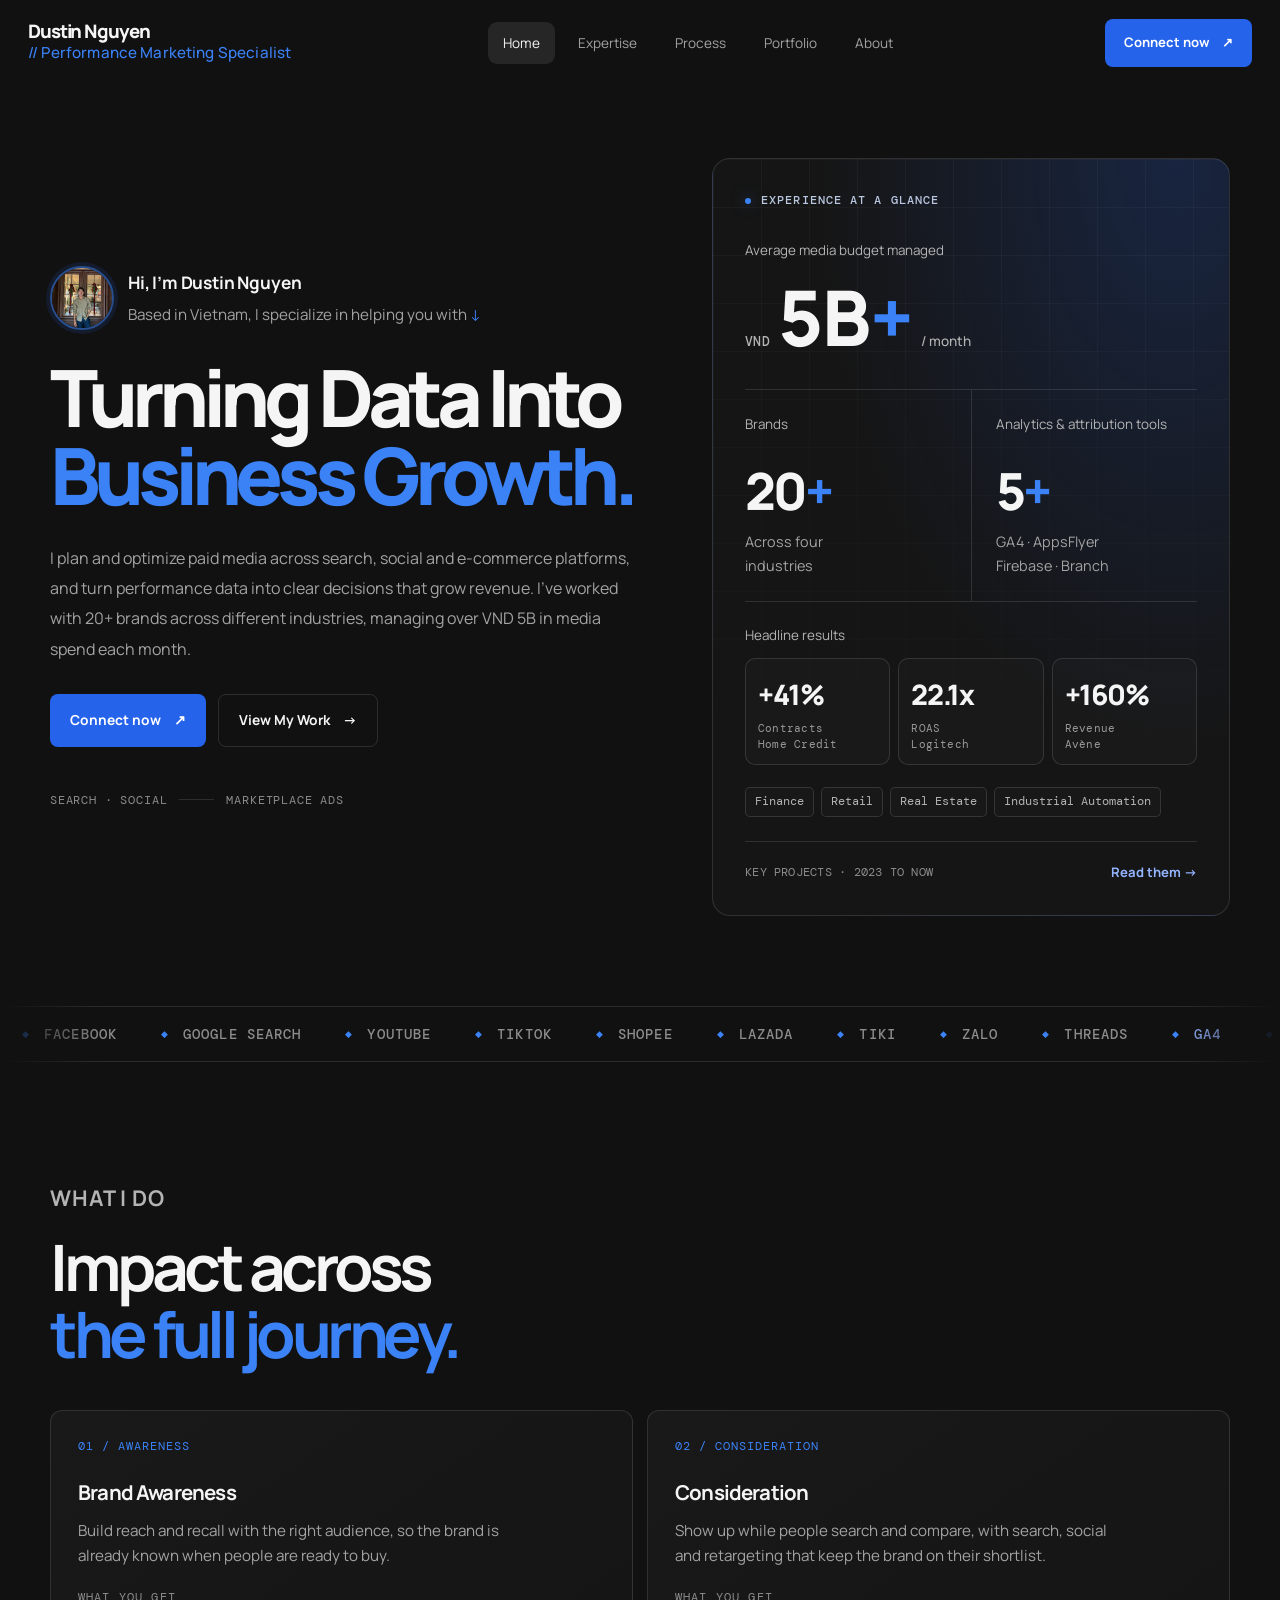
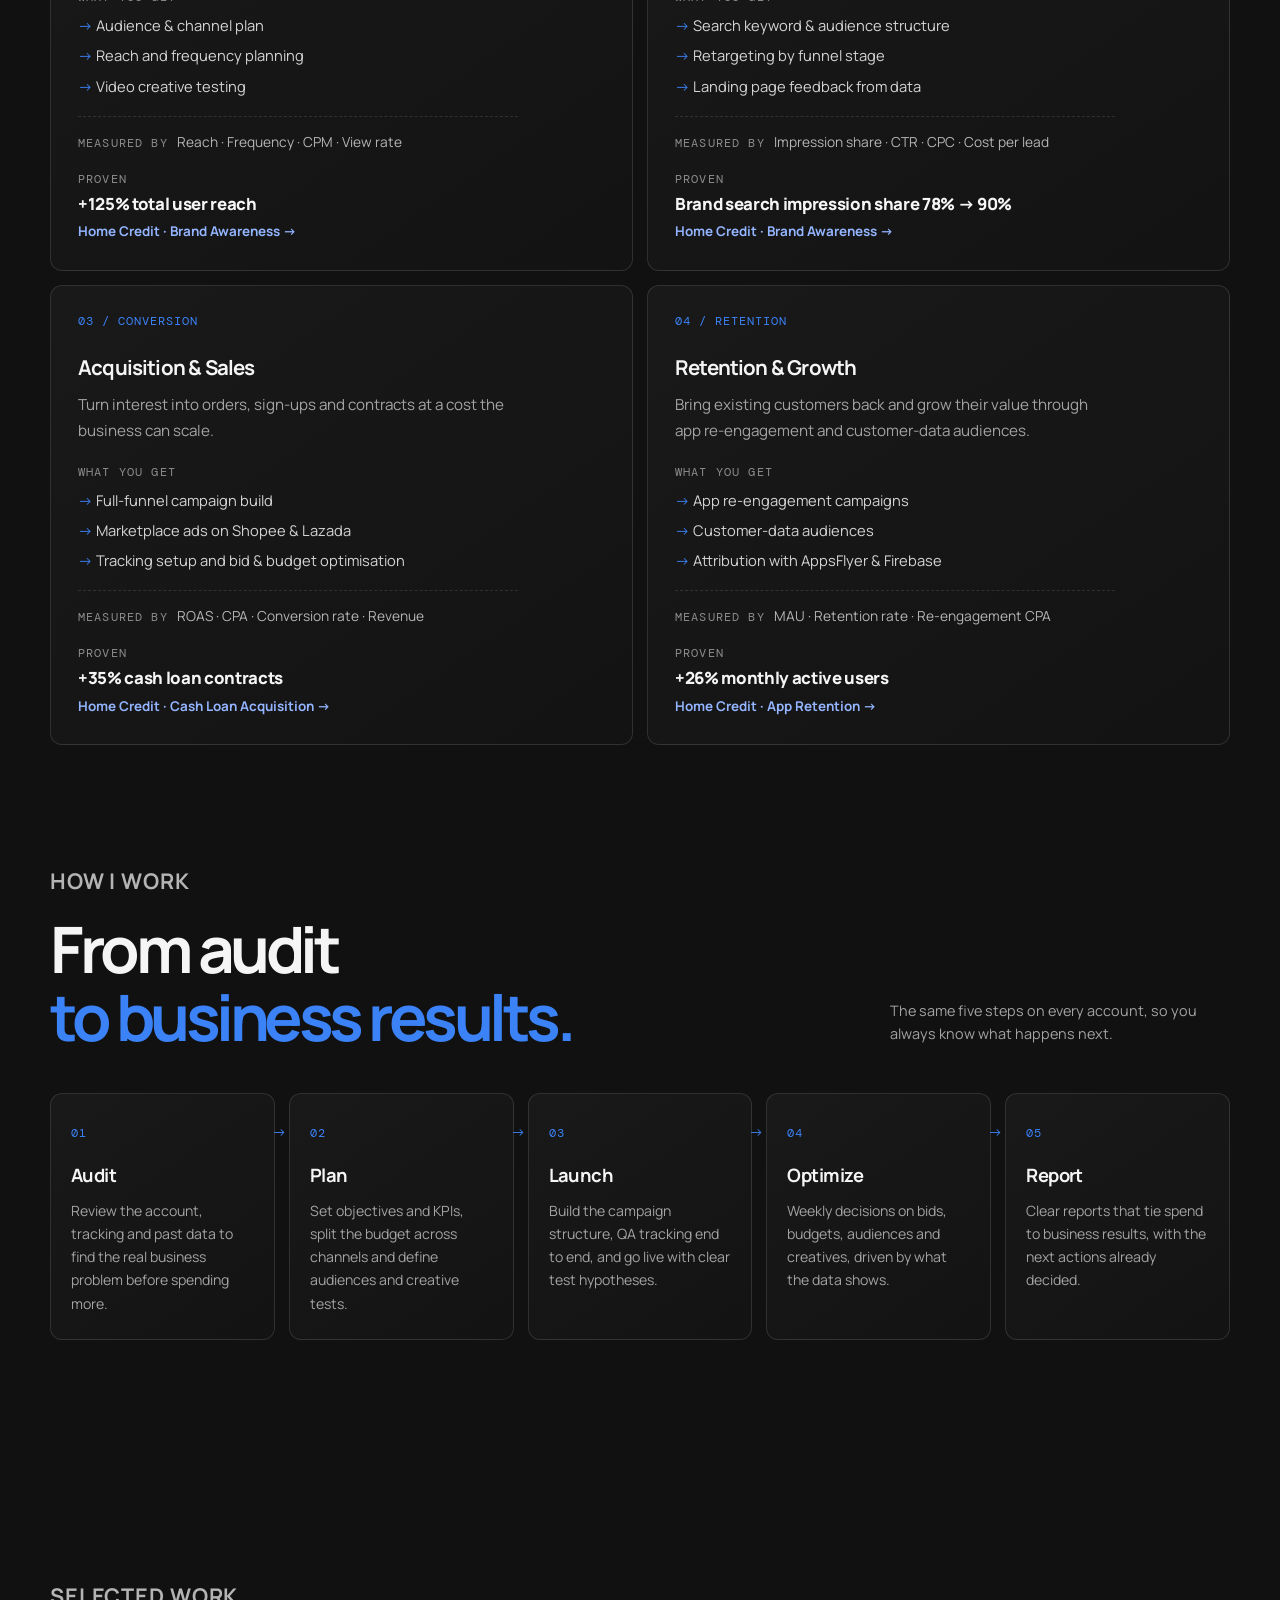
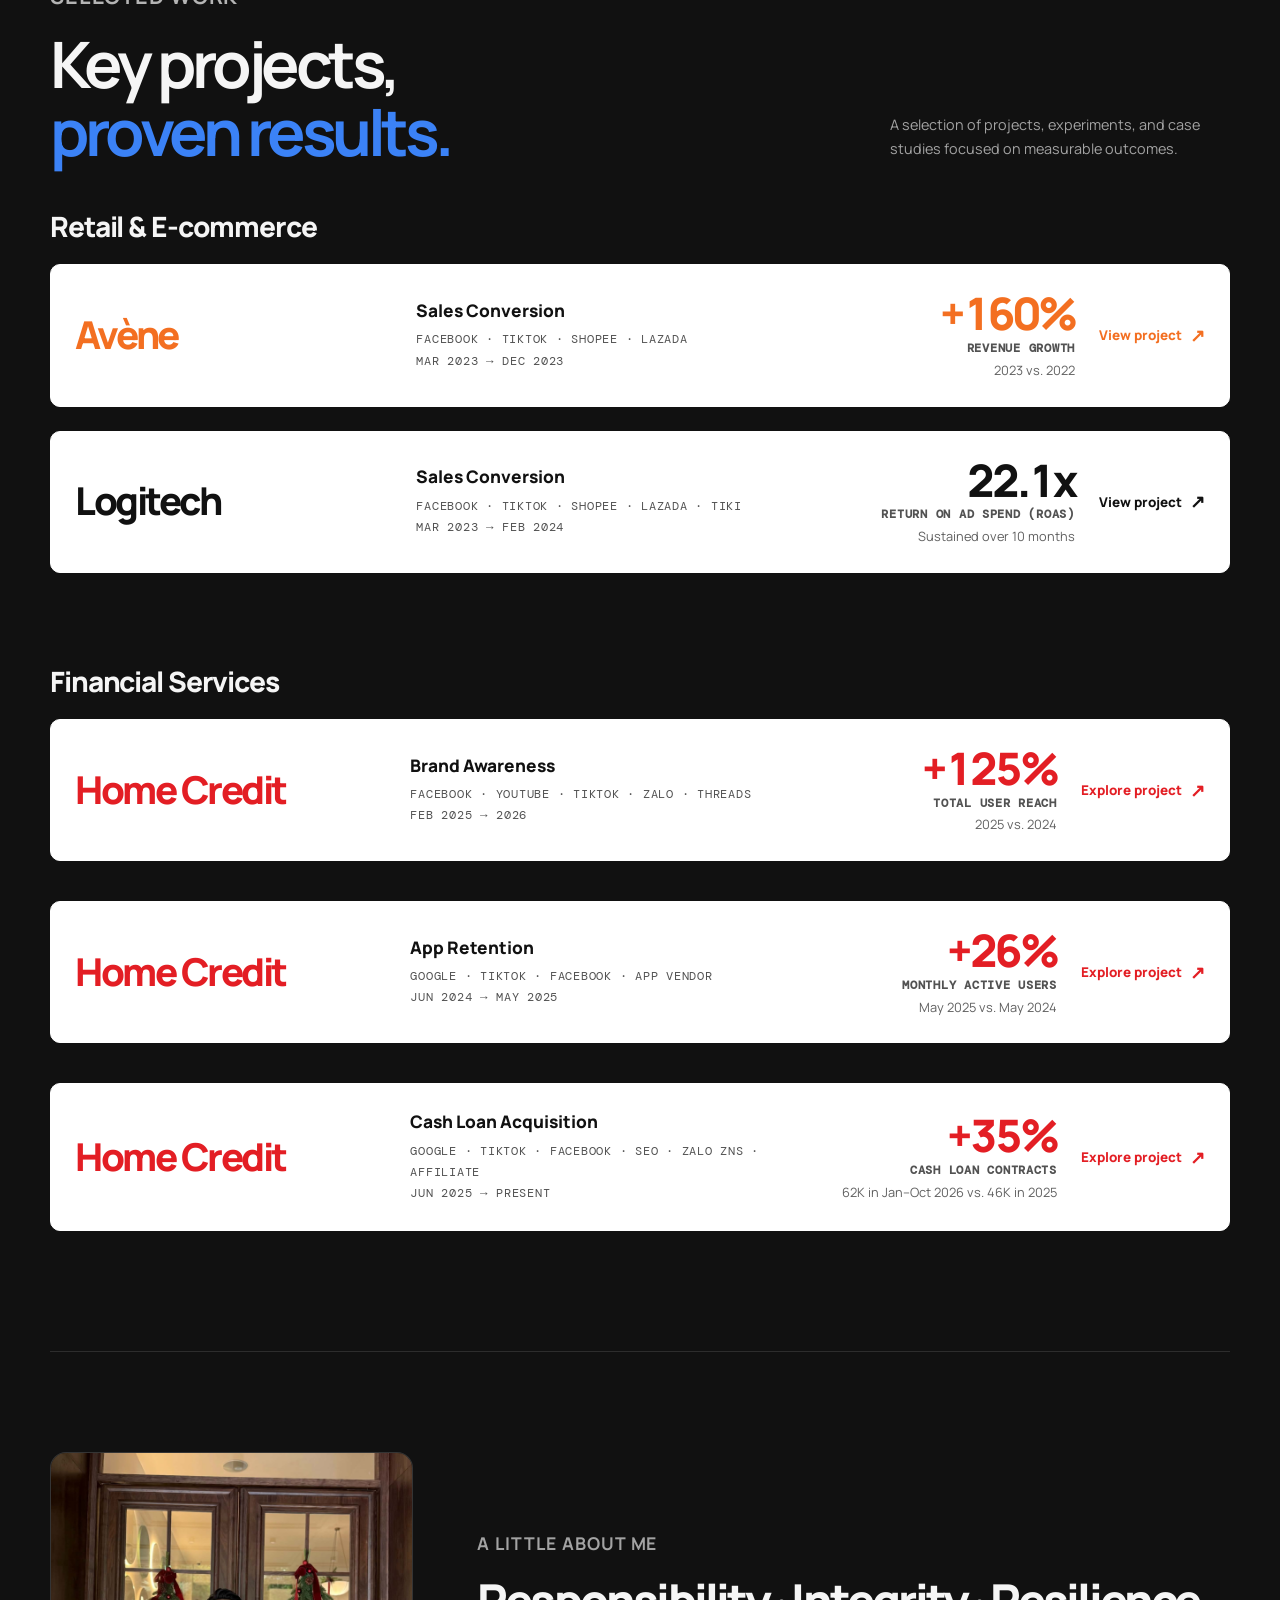
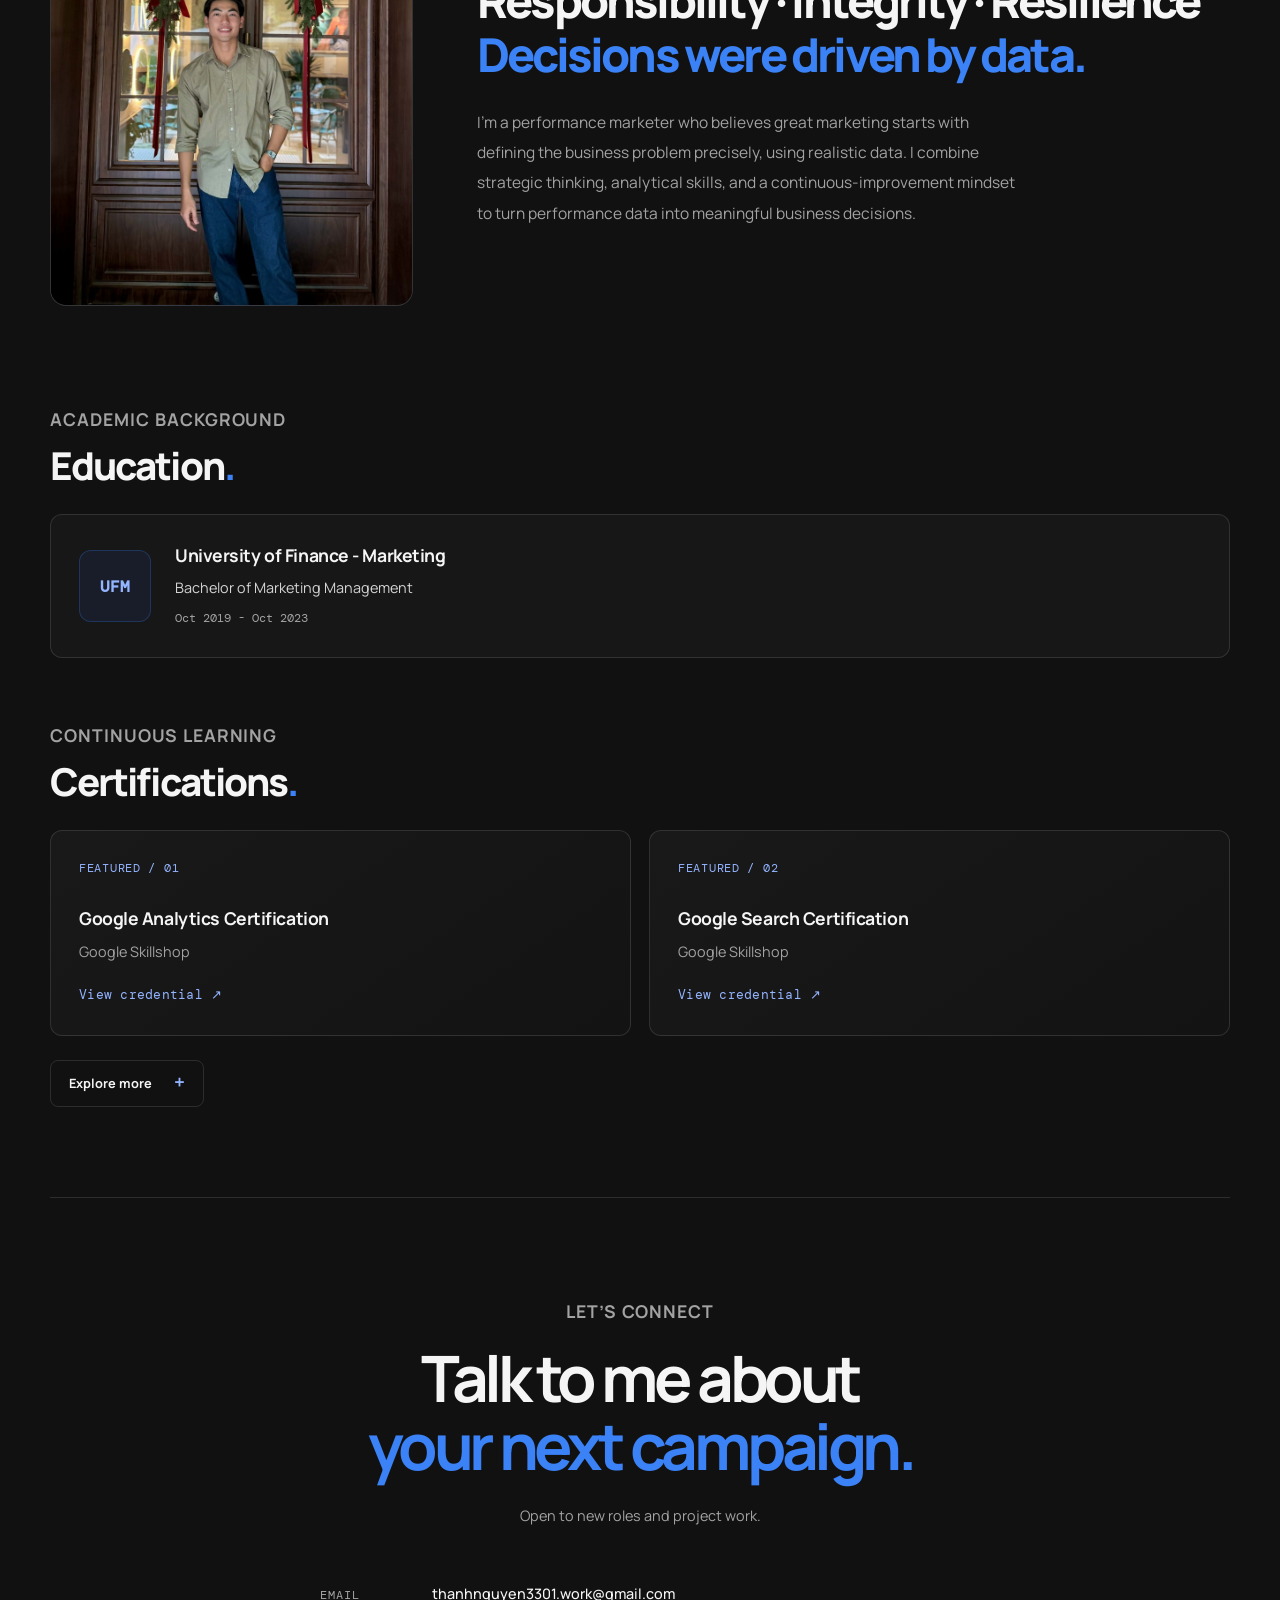
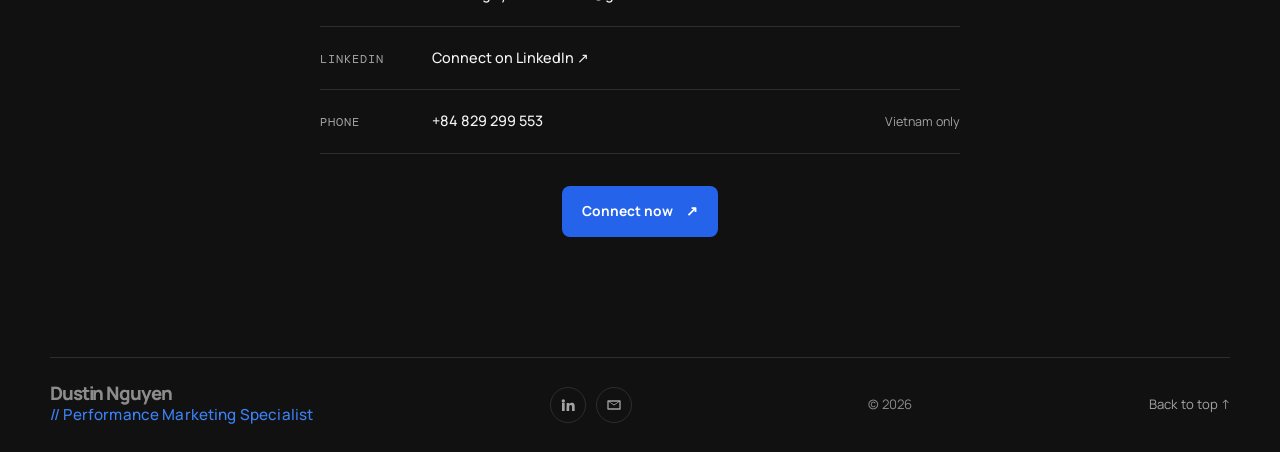
==== commit 1210843d: "Add footer social icons (LinkedIn, email) on the home page Co-Authored-By: Claude Opus 5.5 <noreply@" ====
--- a/index.html
+++ b/index.html
@@ -24,7 +24,7 @@
   <script type="application/ld+json">
   {"@context":"https://schema.org","@type":"Person","name":"Dustin Nguyen","jobTitle":"Performance Marketing Specialist","url":"https://dustinngmarketing.com/","sameAs":["https://www.linkedin.com/in/nguyen-thanh-nguyen-090122398/"]}
   </script>
-  <link rel="stylesheet" href="style.css?v=21">
+  <link rel="stylesheet" href="style.css?v=22">
 </head>
 <body>
   <header class="site-header">
@@ -339,7 +339,7 @@
     </section>
   </main>
 
-  <footer class="site-footer section-wrap"><a class="brand" href="#home"><span class="brand-name">Dustin Nguyen</span><span class="brand-role">// Performance Marketing Specialist</span></a><span>© <span id="year">2026</span></span><a href="#home" class="back-top">Back to top ↑</a></footer>
+  <footer class="site-footer section-wrap"><a class="brand" href="#home"><span class="brand-name">Dustin Nguyen</span><span class="brand-role">// Performance Marketing Specialist</span></a><nav class="footer-social" aria-label="Social links"><a href="https://www.linkedin.com/in/nguyen-thanh-nguyen-090122398/" target="_blank" rel="noopener noreferrer" aria-label="LinkedIn (opens in a new tab)"><svg viewBox="0 0 24 24" aria-hidden="true"><path d="M4.98 3.5a2.5 2.5 0 1 1 0 5 2.5 2.5 0 0 1 0-5zM3 9h4v12H3zM10 9h3.8v1.7h.05c.53-1 1.84-2.05 3.78-2.05C21.6 8.65 22 11.2 22 14.5V21h-4v-5.8c0-1.4-.03-3.2-1.95-3.2-1.95 0-2.25 1.52-2.25 3.1V21h-4z"/></svg></a><a href="mailto:thanhnguyen3301.work@gmail.com" aria-label="Email"><svg viewBox="0 0 24 24" aria-hidden="true"><path d="M3 5h18a1 1 0 0 1 1 1v12a1 1 0 0 1-1 1H3a1 1 0 0 1-1-1V6a1 1 0 0 1 1-1zm1 2.3V17h16V7.3l-8 5.3zM5.4 7 12 11.4 18.6 7z"/></svg></a></nav><span>© <span id="year">2026</span></span><a href="#home" class="back-top">Back to top ↑</a></footer>
 
   <script>
     const portrait = document.querySelector('.about-photo');
--- a/style.css
+++ b/style.css
@@ -141,6 +141,10 @@
 .contact-section .eyebrow { margin-bottom: 20px; }.contact-section .button { margin-top: 30px; }
 .site-footer { display: flex; justify-content: space-between; align-items: center; gap: 20px; padding-block: 25px; border-top: 1px solid var(--line); color: #8c8c8c; font-size: .82rem; }
 .back-top { color: var(--muted); }.back-top:hover { color: var(--accent-bright); }
+.footer-social { display: flex; gap: 10px; }
+.footer-social a { display: inline-grid; place-items: center; width: 36px; height: 36px; border: 1px solid var(--line); border-radius: 50%; color: var(--muted); transition: .2s ease; }
+.footer-social a:hover, .footer-social a:focus-visible { color: var(--accent-bright); border-color: var(--accent-bright); }
+.footer-social svg { width: 16px; height: 16px; fill: currentColor; }
 
 /* Responsive */
 @media (max-width: 900px) {
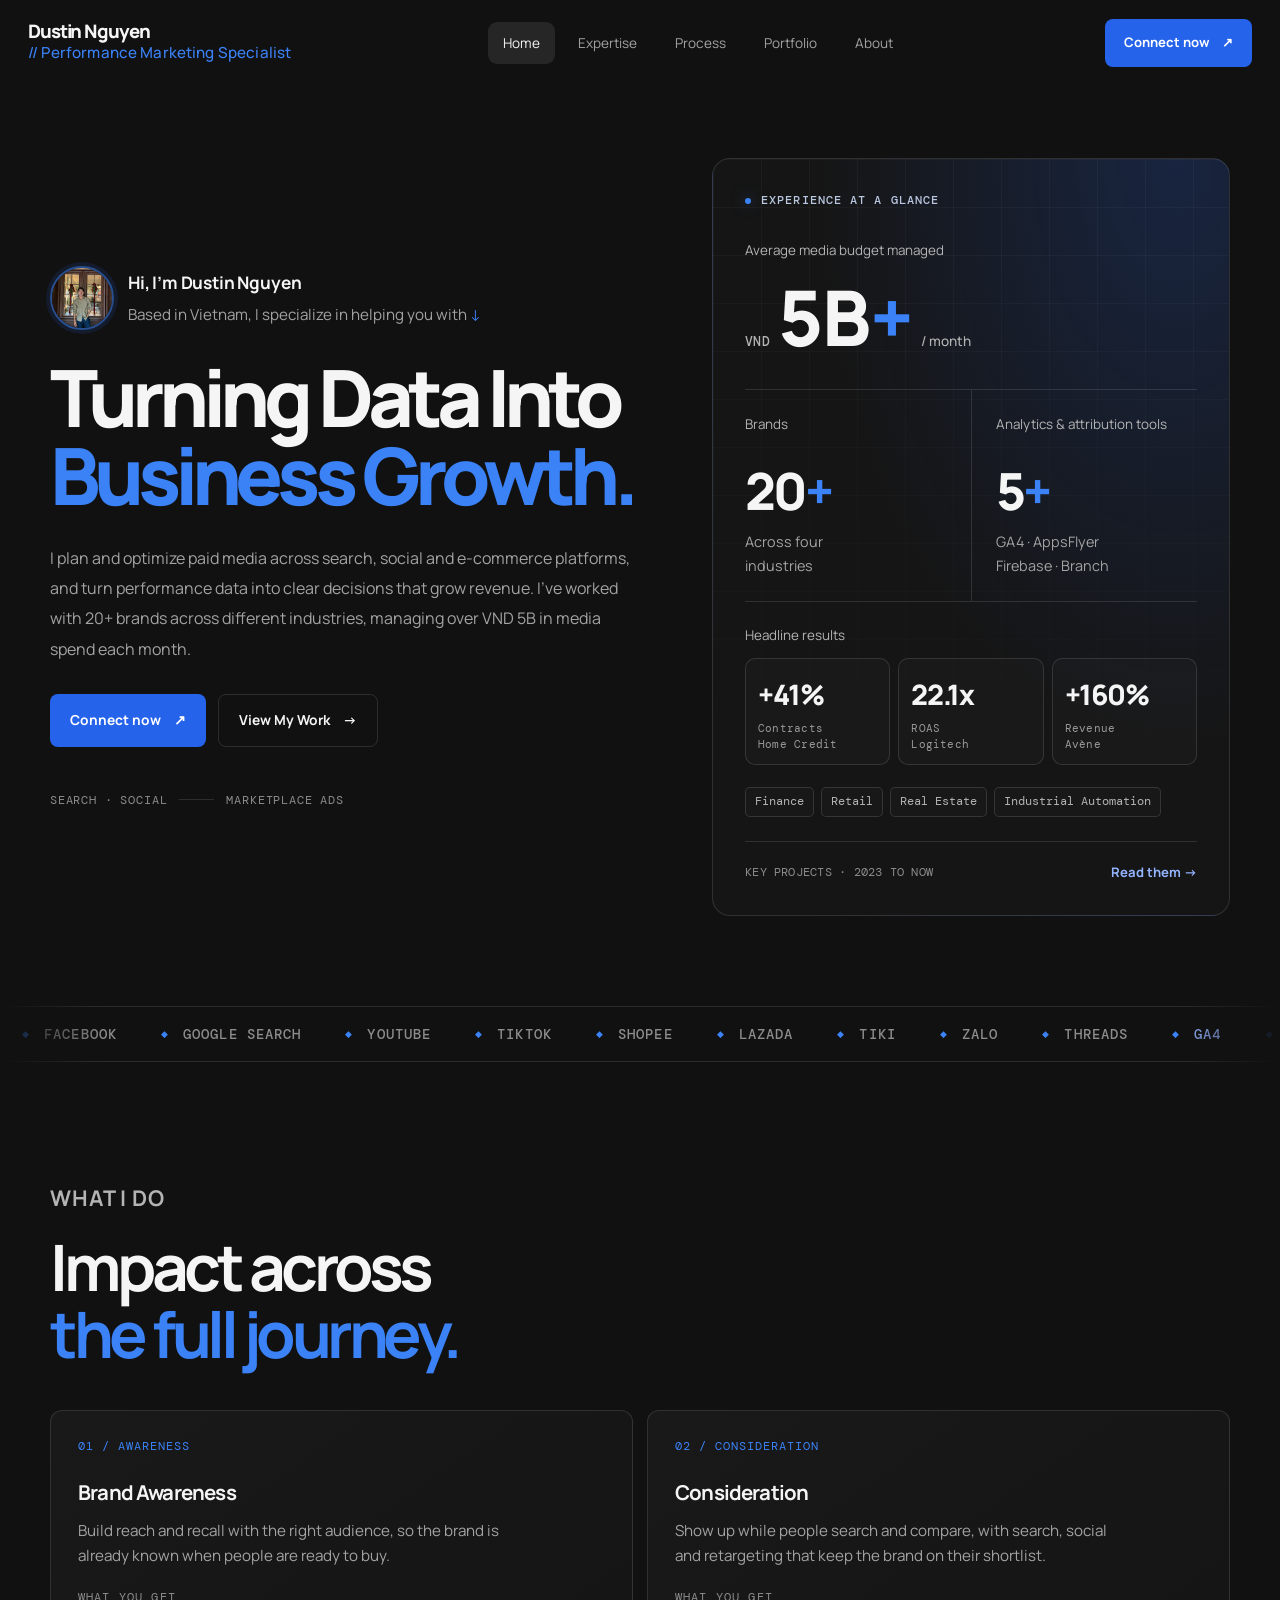
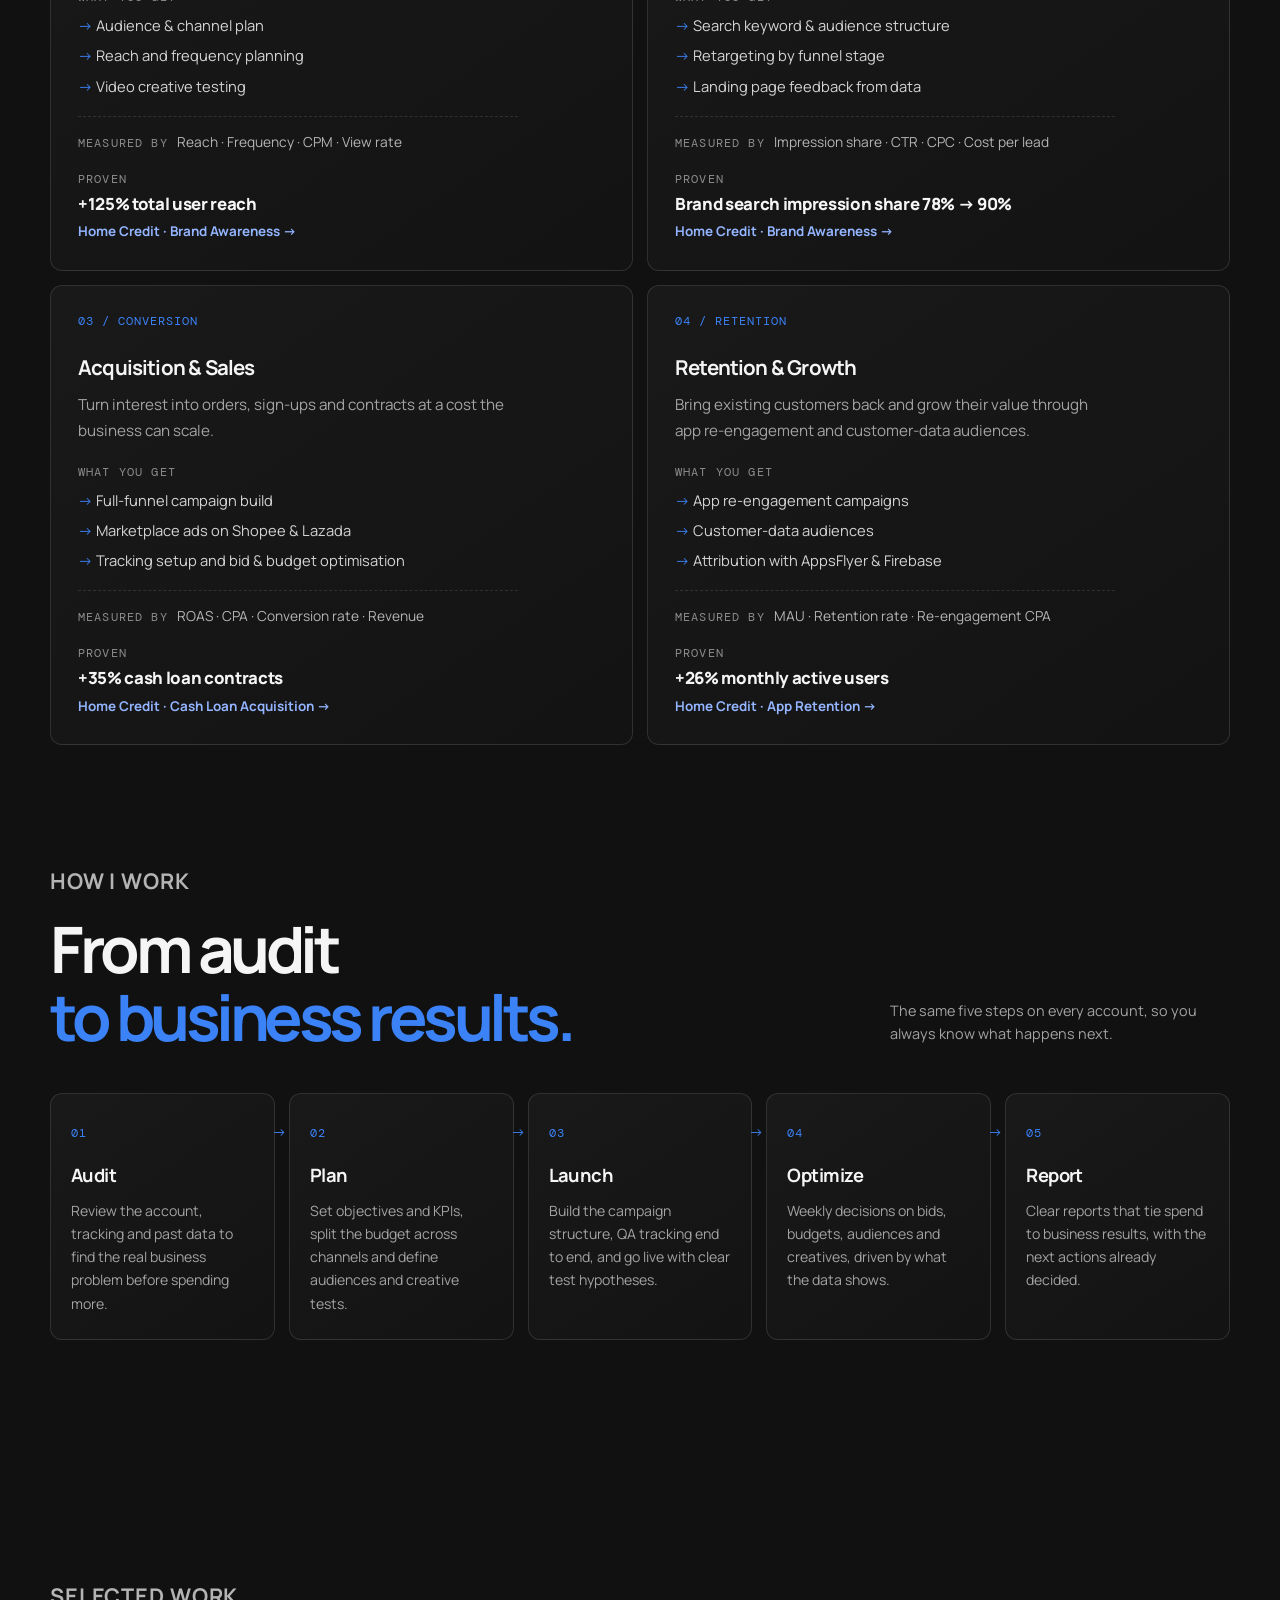
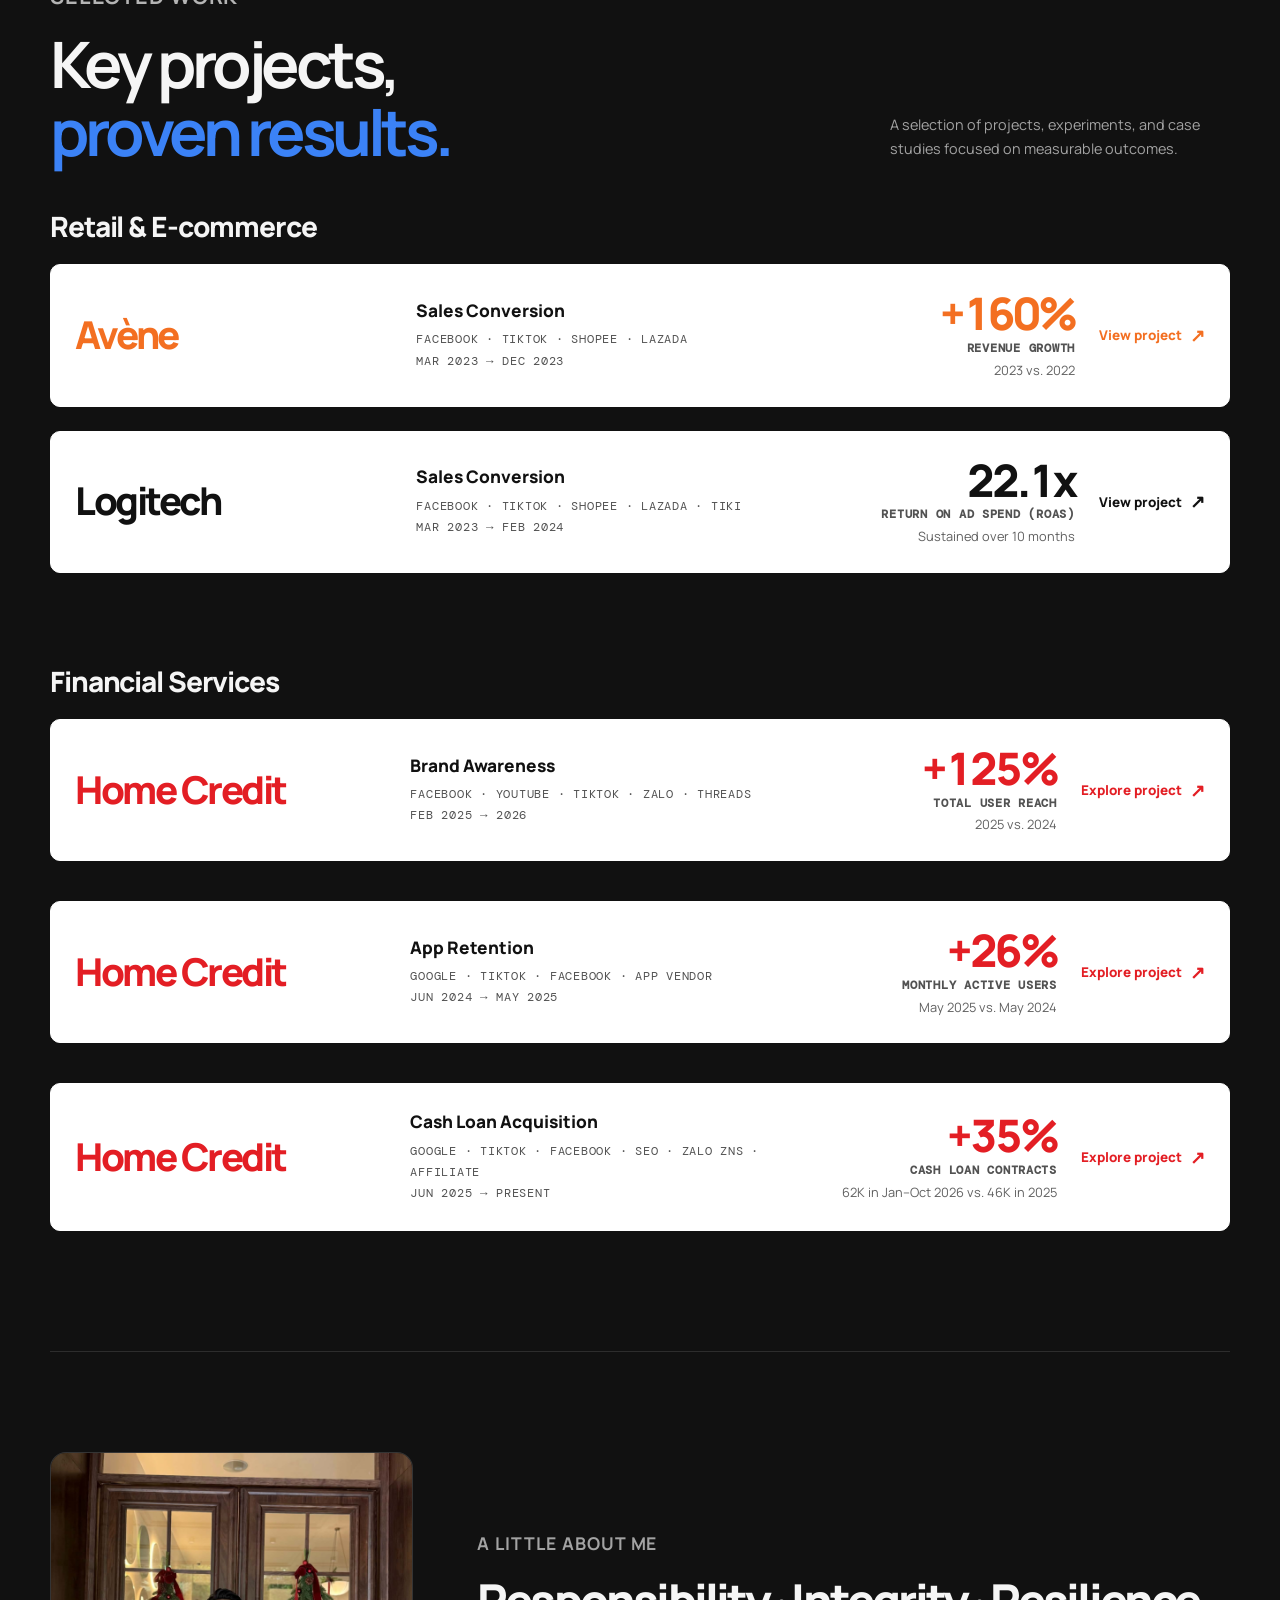
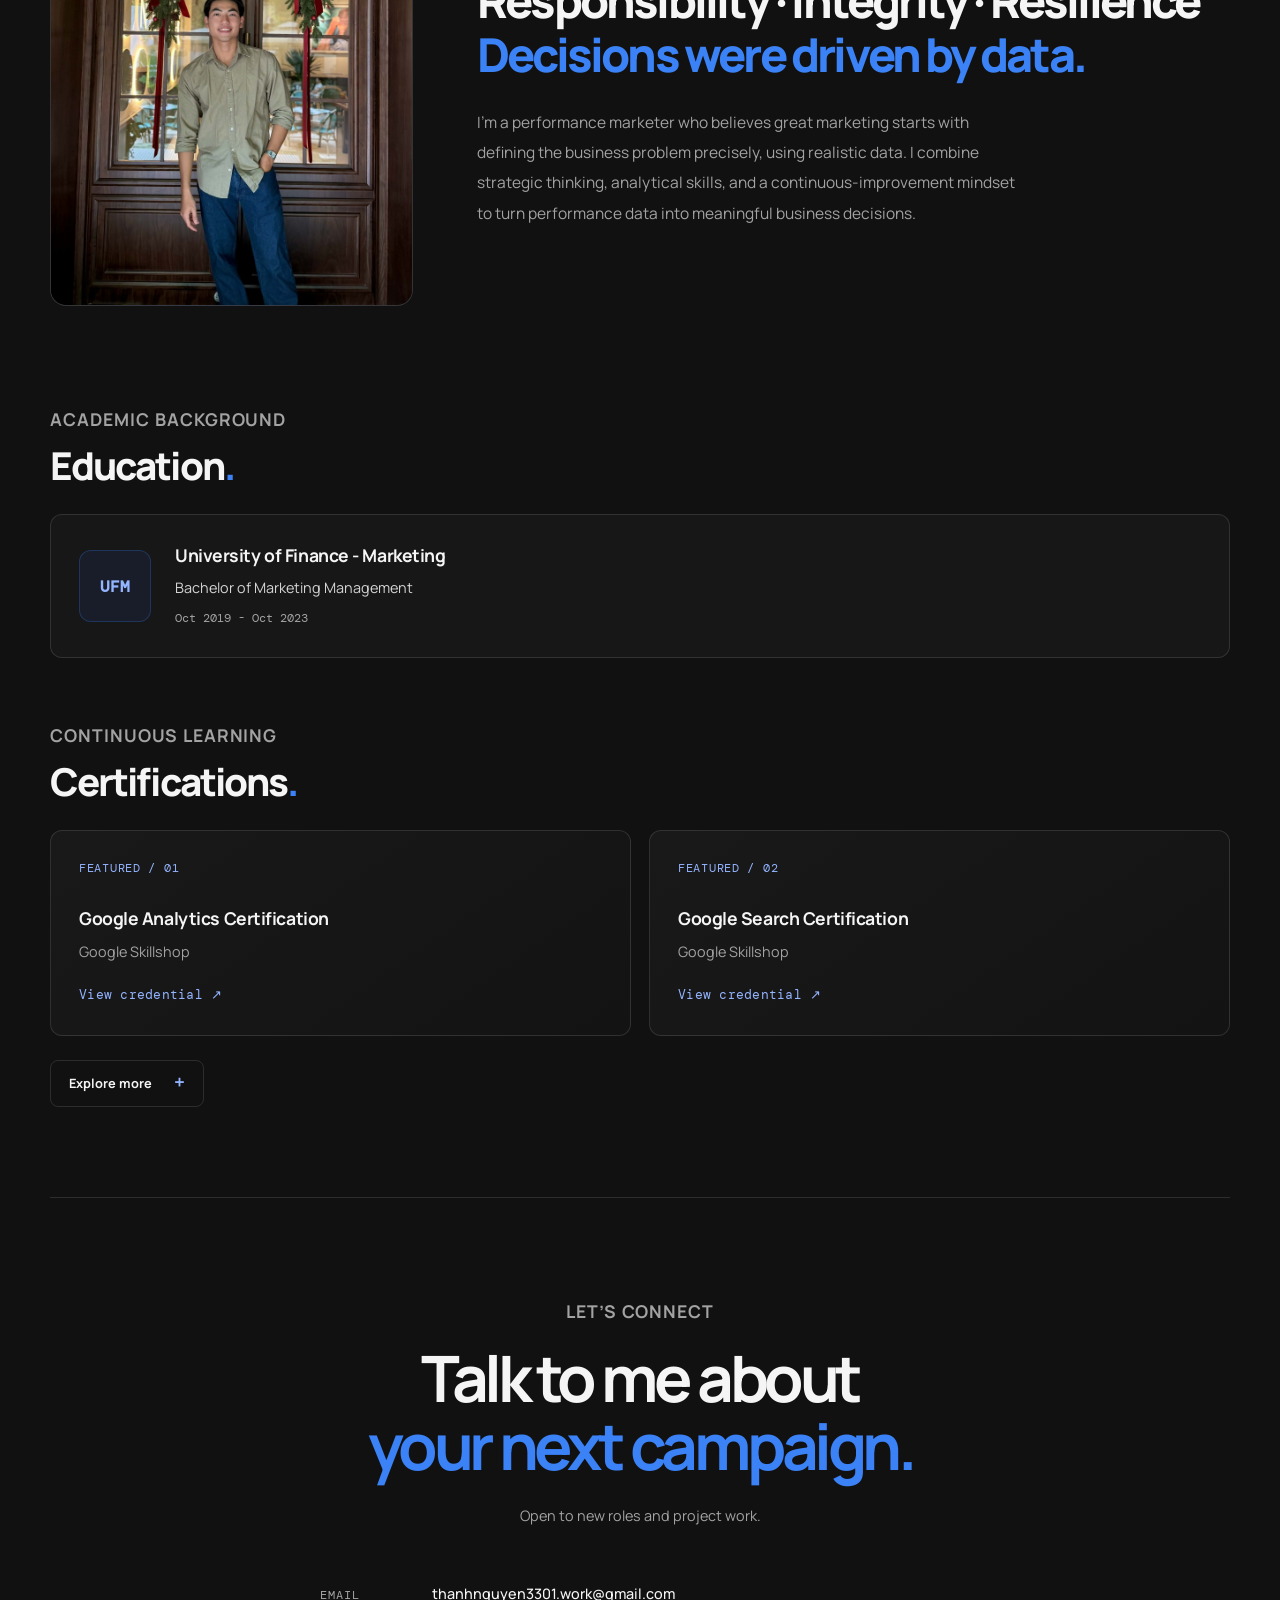
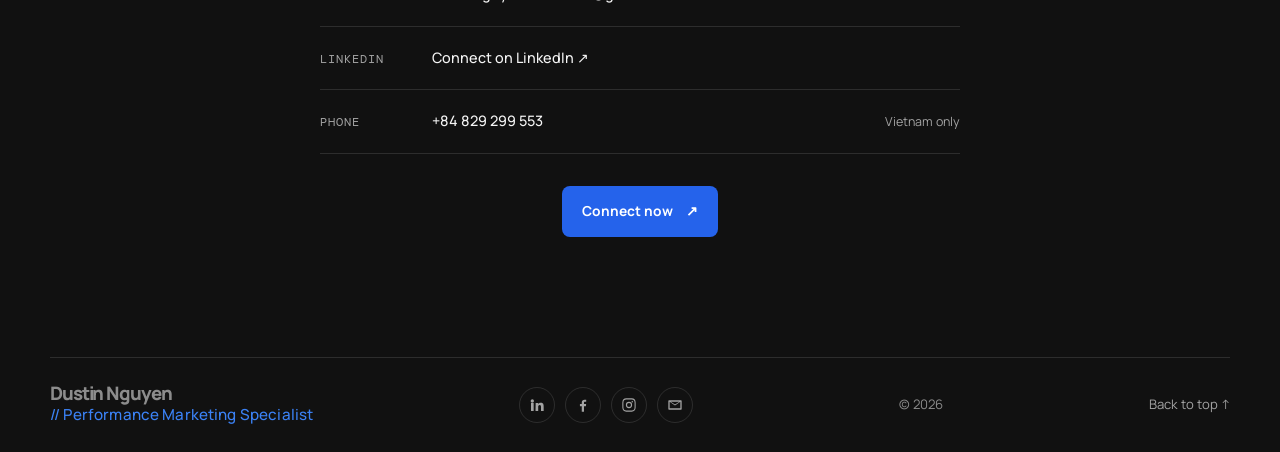
==== commit b41ba1ec: "Add Facebook and Instagram footer icons; update LinkedIn URL Co-Authored-By: Claude Opus 5.5 <norepl" ====
--- a/index.html
+++ b/index.html
@@ -22,7 +22,7 @@
   <link rel="preconnect" href="https://fonts.gstatic.com" crossorigin>
   <link href="https://fonts.googleapis.com/css2?family=DM+Mono:wght@400;500&family=Manrope:wght@400;500;600;700;800&display=swap" rel="stylesheet">
   <script type="application/ld+json">
-  {"@context":"https://schema.org","@type":"Person","name":"Dustin Nguyen","jobTitle":"Performance Marketing Specialist","url":"https://dustinngmarketing.com/","sameAs":["https://www.linkedin.com/in/nguyen-thanh-nguyen-090122398/"]}
+  {"@context":"https://schema.org","@type":"Person","name":"Dustin Nguyen","jobTitle":"Performance Marketing Specialist","url":"https://dustinngmarketing.com/","sameAs":["https://www.linkedin.com/in/nguyen-thanh-nguyen-dustin-nguyen-090122398/"]}
   </script>
   <link rel="stylesheet" href="style.css?v=22">
 </head>
@@ -320,7 +320,7 @@
       <p class="contact-intro">Open to new roles and project work.</p>
       <div class="contact-grid">
         <div class="contact-card"><span class="contact-label">EMAIL</span><a href="mailto:thanhnguyen3301.work@gmail.com">thanhnguyen3301.work@gmail.com</a></div>
-        <div class="contact-card"><span class="contact-label">LINKEDIN</span><a href="https://www.linkedin.com/in/nguyen-thanh-nguyen-090122398/" target="_blank" rel="noopener noreferrer">Connect on LinkedIn ↗</a></div>
+        <div class="contact-card"><span class="contact-label">LINKEDIN</span><a href="https://www.linkedin.com/in/nguyen-thanh-nguyen-dustin-nguyen-090122398/" target="_blank" rel="noopener noreferrer">Connect on LinkedIn ↗</a></div>
         <div class="contact-card"><span class="contact-label">PHONE</span><a href="tel:+84829299553">+84 829 299 553</a><small>Vietnam only</small></div>
       </div>
       <button class="button button-primary contact-trigger" type="button" aria-haspopup="dialog" aria-controls="contact-dialog">Connect now <span aria-hidden="true">↗</span></button>
@@ -339,7 +339,7 @@
     </section>
   </main>
 
-  <footer class="site-footer section-wrap"><a class="brand" href="#home"><span class="brand-name">Dustin Nguyen</span><span class="brand-role">// Performance Marketing Specialist</span></a><nav class="footer-social" aria-label="Social links"><a href="https://www.linkedin.com/in/nguyen-thanh-nguyen-090122398/" target="_blank" rel="noopener noreferrer" aria-label="LinkedIn (opens in a new tab)"><svg viewBox="0 0 24 24" aria-hidden="true"><path d="M4.98 3.5a2.5 2.5 0 1 1 0 5 2.5 2.5 0 0 1 0-5zM3 9h4v12H3zM10 9h3.8v1.7h.05c.53-1 1.84-2.05 3.78-2.05C21.6 8.65 22 11.2 22 14.5V21h-4v-5.8c0-1.4-.03-3.2-1.95-3.2-1.95 0-2.25 1.52-2.25 3.1V21h-4z"/></svg></a><a href="mailto:thanhnguyen3301.work@gmail.com" aria-label="Email"><svg viewBox="0 0 24 24" aria-hidden="true"><path d="M3 5h18a1 1 0 0 1 1 1v12a1 1 0 0 1-1 1H3a1 1 0 0 1-1-1V6a1 1 0 0 1 1-1zm1 2.3V17h16V7.3l-8 5.3zM5.4 7 12 11.4 18.6 7z"/></svg></a></nav><span>© <span id="year">2026</span></span><a href="#home" class="back-top">Back to top ↑</a></footer>
+  <footer class="site-footer section-wrap"><a class="brand" href="#home"><span class="brand-name">Dustin Nguyen</span><span class="brand-role">// Performance Marketing Specialist</span></a><nav class="footer-social" aria-label="Social links"><a href="https://www.linkedin.com/in/nguyen-thanh-nguyen-dustin-nguyen-090122398/" target="_blank" rel="noopener noreferrer" aria-label="LinkedIn (opens in a new tab)"><svg viewBox="0 0 24 24" aria-hidden="true"><path d="M4.98 3.5a2.5 2.5 0 1 1 0 5 2.5 2.5 0 0 1 0-5zM3 9h4v12H3zM10 9h3.8v1.7h.05c.53-1 1.84-2.05 3.78-2.05C21.6 8.65 22 11.2 22 14.5V21h-4v-5.8c0-1.4-.03-3.2-1.95-3.2-1.95 0-2.25 1.52-2.25 3.1V21h-4z"/></svg></a><a href="https://www.facebook.com/thanh.nguyen.374456" target="_blank" rel="noopener noreferrer" aria-label="Facebook (opens in a new tab)"><svg viewBox="0 0 24 24" aria-hidden="true"><path d="M13.5 22v-8.2h2.8l.4-3.2h-3.2V8.6c0-.93.26-1.56 1.6-1.56h1.7V4.17A23 23 0 0 0 14.3 4c-2.46 0-4.14 1.5-4.14 4.25v2.36H7.4v3.2h2.76V22z"/></svg></a><a href="https://www.instagram.com/_dustinng__/" target="_blank" rel="noopener noreferrer" aria-label="Instagram (opens in a new tab)"><svg viewBox="0 0 24 24" aria-hidden="true"><path d="M12 7.3a4.7 4.7 0 1 0 0 9.4 4.7 4.7 0 0 0 0-9.4zm0 7.7a3 3 0 1 1 0-6 3 3 0 0 1 0 6zm6-7.9a1.1 1.1 0 1 1-2.2 0 1.1 1.1 0 0 1 2.2 0zM12 3.6c2.7 0 3.05.01 4.1.06 2.8.13 4.1 1.45 4.24 4.24.05 1.06.06 1.4.06 4.1s-.01 3.05-.06 4.1c-.13 2.8-1.44 4.1-4.24 4.24-1.06.05-1.4.06-4.1.06s-3.05-.01-4.1-.06c-2.8-.13-4.1-1.45-4.24-4.24C3.61 15.05 3.6 14.7 3.6 12s.01-3.05.06-4.1C3.79 5.1 5.1 3.79 7.9 3.66 8.95 3.61 9.3 3.6 12 3.6zM12 2c-2.72 0-3.06.01-4.12.06C4.24 2.23 2.23 4.24 2.06 7.88 2.01 8.94 2 9.28 2 12s.01 3.06.06 4.12c.17 3.64 2.18 5.65 5.82 5.82 1.06.05 1.4.06 4.12.06s3.06-.01 4.12-.06c3.63-.17 5.65-2.18 5.82-5.82.05-1.06.06-1.4.06-4.12s-.01-3.06-.06-4.12c-.17-3.63-2.18-5.65-5.82-5.82C15.06 2.01 14.72 2 12 2z"/></svg></a><a href="mailto:thanhnguyen3301.work@gmail.com" aria-label="Email"><svg viewBox="0 0 24 24" aria-hidden="true"><path d="M3 5h18a1 1 0 0 1 1 1v12a1 1 0 0 1-1 1H3a1 1 0 0 1-1-1V6a1 1 0 0 1 1-1zm1 2.3V17h16V7.3l-8 5.3zM5.4 7 12 11.4 18.6 7z"/></svg></a></nav><span>© <span id="year">2026</span></span><a href="#home" class="back-top">Back to top ↑</a></footer>
 
   <script>
     const portrait = document.querySelector('.about-photo');
